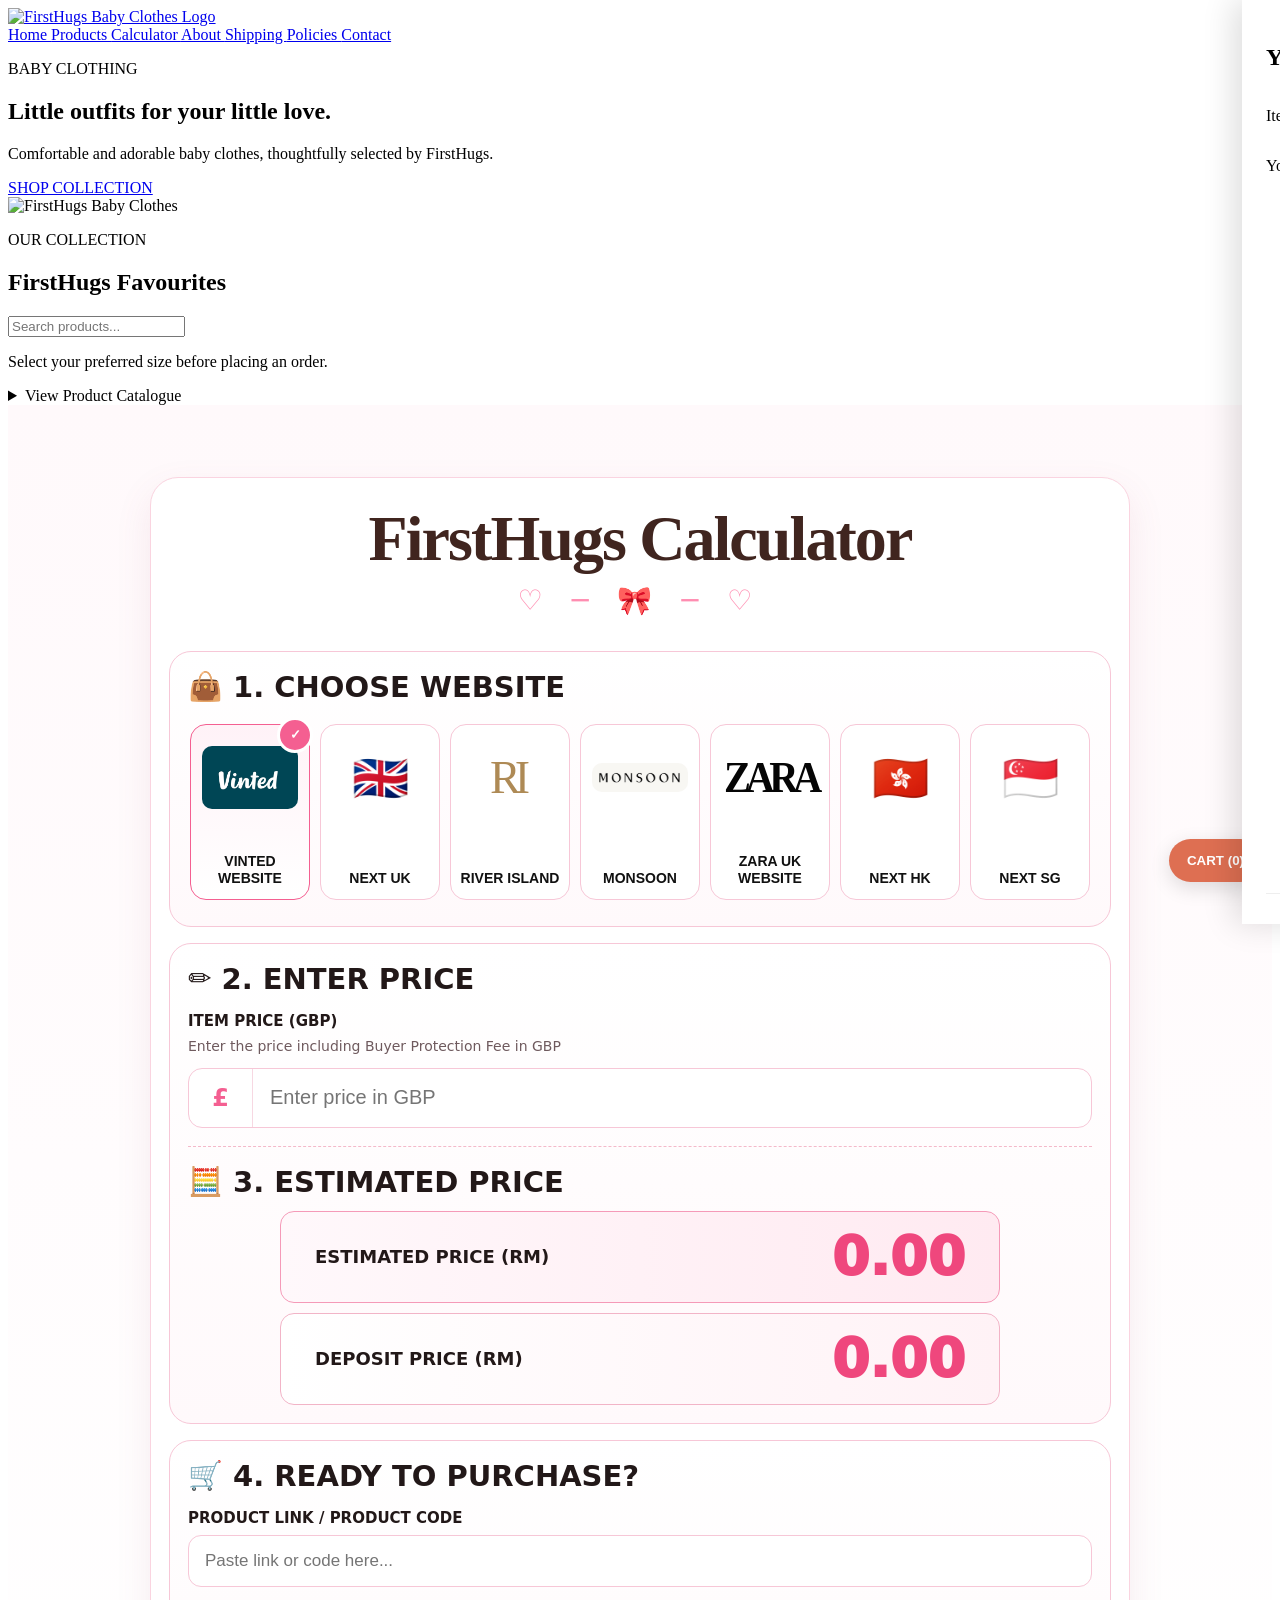
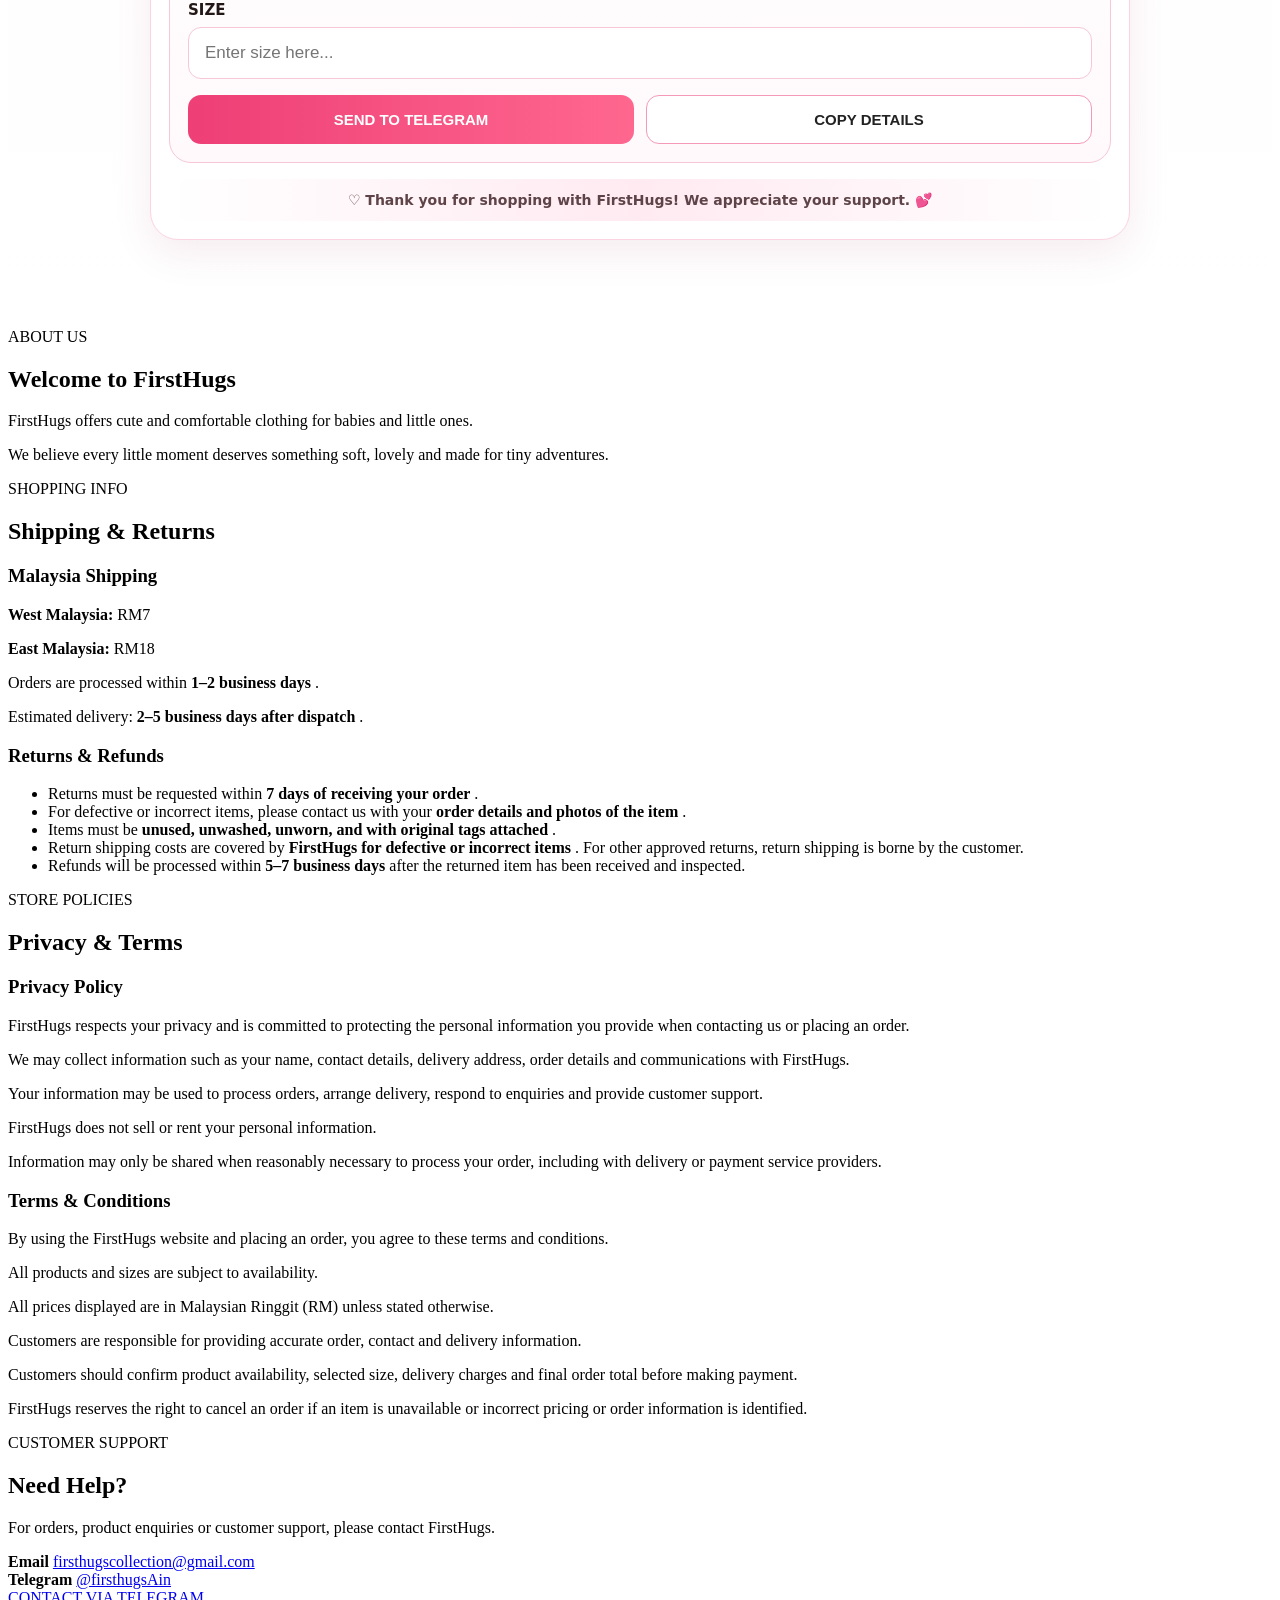
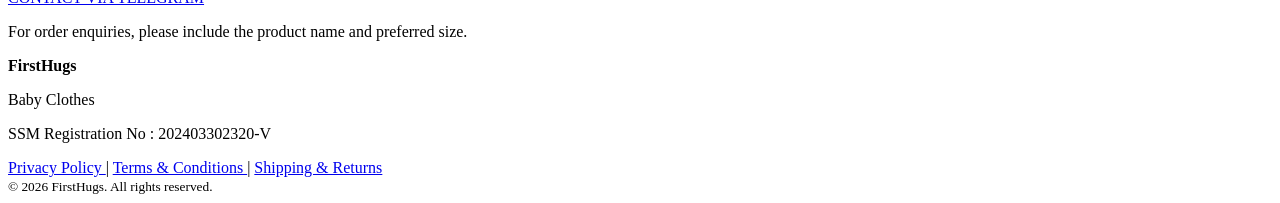
==== test/index.html @ 6de1aced "Update index.html" ====
<!DOCTYPE html>
<html lang="en">

<head>
  <meta charset="UTF-8">

  <meta
    name="viewport"
    content="width=device-width, initial-scale=1.0"
  >

  <title>FirstHugs | Baby Clothes Malaysia</title>

  <meta
    name="description"
    content="Shop FirstHugs baby clothes in Malaysia. Dresses, tops, pants, dungarees and preloved baby clothing with nationwide delivery."
  >

  <link rel="stylesheet" href="/firsthugs/style.css">


<style>
/* ==============================
   FIRSTHUGS CALCULATOR
   Scoped styles only
================================ */
#calculator.fhc-section{
  padding:72px 18px;
  background:linear-gradient(180deg,#fff9fb 0%,#fff 100%);
}
#calculator .fhc-wrap{
  width:min(980px,100%);
  margin:0 auto;
  padding:18px;
  background:#fff;
  border:1px solid #fad4e0;
  border-radius:28px;
  box-shadow:0 14px 36px rgba(171,74,112,.10);
  color:#221818;
  font-family:Inter,ui-sans-serif,system-ui,-apple-system,"Segoe UI",sans-serif;
}
#calculator *{box-sizing:border-box}
#calculator .fhc-header{text-align:center;padding:6px 10px 18px}
#calculator .fhc-header h2{
  margin:0;
  font-family:"Trebuchet MS","Comic Sans MS",cursive;
  font-size:clamp(38px,7vw,64px);
  font-weight:800;
  letter-spacing:-.03em;
  color:#40251f;
}
#calculator .fhc-decor{margin-top:8px;color:#ff8db1;font-size:28px;letter-spacing:10px}
#calculator .fhc-card{
  border:1.5px solid #f7c7d7;
  border-radius:22px;
  background:linear-gradient(180deg,#fff,#fff9fb);
  padding:18px;
  margin-top:16px;
}
#calculator .fhc-title{display:flex;align-items:center;gap:10px;font-size:clamp(21px,3vw,29px);font-weight:900;margin-bottom:16px}
#calculator .fhc-icon{font-size:28px}
#calculator .fhc-shops{display:grid;grid-template-columns:repeat(7,minmax(118px,1fr));gap:10px;overflow-x:auto;padding:4px 2px 8px}
#calculator .fhc-shop{
  min-width:118px;border:1.5px solid #f7c7d7;background:#fff;border-radius:16px;padding:12px 9px;cursor:pointer;
  display:flex;flex-direction:column;align-items:center;justify-content:space-between;gap:10px;min-height:176px;position:relative;
  color:#111;
}
#calculator .fhc-shop.fhc-active{border-color:#f45f91;background:linear-gradient(180deg,#fff2f7,#fff)}
#calculator .fhc-shop.fhc-active:after{content:'✓';position:absolute;right:-4px;top:-8px;width:30px;height:30px;border-radius:50%;display:grid;place-items:center;background:#f45f91;color:#fff;font-weight:900;border:3px solid #fff}
#calculator .fhc-logo-box{height:82px;width:100%;display:flex;align-items:center;justify-content:center}
#calculator .fhc-logo-img{max-width:96px;max-height:72px;object-fit:contain;border-radius:10px}
#calculator .fhc-flag{font-size:46px;line-height:1}
#calculator .fhc-ri{font-family:Georgia,serif;color:#ae8a55;font-size:46px;letter-spacing:-6px;padding-right:6px}
#calculator .fhc-zara{font-family:Didot,"Bodoni MT","Times New Roman",serif;font-size:44px;font-weight:900;letter-spacing:-6px;transform:scaleX(.92);color:#050505;line-height:1}
#calculator .fhc-shop-name{font-size:14px;font-weight:900;text-align:center;line-height:1.2;color:#111}
#calculator .fhc-price-wrap{display:grid;gap:12px}
#calculator .fhc-label{font-size:15px;font-weight:900;color:#221818}
#calculator #fhc-vinted-note{
  font-size:14px;
  color:#6f5a5e;
  margin-top:-4px;
  margin-bottom:2px;
}
#calculator .fhc-input-shell{display:flex;align-items:center;border:1.5px solid #f7c7d7;border-radius:14px;background:#fff;overflow:hidden}
#calculator .fhc-currency{min-width:64px;text-align:center;color:#f45f91;font-size:24px;font-weight:900;border-right:1px solid #f7d8e2;padding:15px 10px}
#calculator .fhc-input{width:100%;border:0;outline:0;font-size:20px;padding:17px;background:transparent;color:#221818}
#calculator .fhc-estimate{margin-top:18px;border-top:1px dashed #f4b9ca;padding-top:18px}
#calculator .fhc-result-grid{display:grid;grid-template-columns:1fr;gap:10px;max-width:720px;margin:0 auto}
#calculator .fhc-result-box{background:linear-gradient(90deg,#fff8fb,#ffeaf1);border:1.5px solid #f59ab8;border-radius:14px;padding:18px 34px;display:flex;align-items:center;justify-content:space-between;gap:18px;min-height:92px}
#calculator .fhc-result-label{font-weight:900;font-size:18px;color:#221818}
#calculator .fhc-amount{font-size:clamp(34px,6vw,54px);font-weight:950;color:#ef477d;line-height:1}
#calculator .fhc-deposit-box{border-color:#f2b4c7;background:linear-gradient(90deg,#fff,#fff2f6)}
#calculator .fhc-order-grid{display:grid;grid-template-columns:1fr;gap:14px}
#calculator .fhc-field{display:grid;gap:8px}
#calculator .fhc-text-input{width:100%;border:1.5px solid #f7c7d7;border-radius:13px;padding:15px 16px;font-size:17px;background:#fff;color:#221818;outline:0}
#calculator .fhc-actions{display:grid;grid-template-columns:1fr 1fr;gap:12px;margin-top:16px}
#calculator .fhc-btn{border:0;border-radius:13px;padding:15px 14px;font-size:15px;font-weight:900;cursor:pointer;text-align:center}
#calculator .fhc-telegram{background:linear-gradient(90deg,#ee3f76,#ff678f);color:white}
#calculator .fhc-copy{background:#fff;border:1.5px solid #f49ab8;color:#222}
#calculator .fhc-footer{margin-top:16px;text-align:center;padding:13px;border-radius:14px;background:linear-gradient(90deg,#fff,#ffeaf1,#fff);font-weight:800;font-size:14px;color:#5e4448}
@media(max-width:720px){
  #calculator.fhc-section{padding:44px 8px}
  #calculator .fhc-wrap{padding:10px;border-radius:20px}
  #calculator .fhc-card{padding:14px;border-radius:18px}
  #calculator .fhc-shops{grid-template-columns:repeat(7,112px)}
  #calculator .fhc-shop{min-width:112px;min-height:160px}
  #calculator .fhc-result-grid,#calculator .fhc-actions{grid-template-columns:1fr}
  #calculator .fhc-header h2{font-size:42px}
  #calculator .fhc-result-box{padding:16px 18px}
}
</style>

<style>
/* FIRSTHUGS MOBILE PRODUCT GRID — 2 COLUMNS ONLY */
@media (max-width: 760px) {
  #products.section {
    padding-left: 12px;
    padding-right: 12px;
  }

  #products .products {
    display: grid !important;
    grid-template-columns: repeat(2, minmax(0, 1fr)) !important;
    gap: 12px !important;
    align-items: stretch;
  }

  #products .card {
    min-width: 0;
    padding: 8px;
    border-radius: 15px;
  }

  #products .product-image,
  #products .placeholder {
    width: 100%;
    height: auto !important;
    aspect-ratio: 4 / 5;
    object-fit: cover;
    border-radius: 11px;
  }

  #products .product-info h3 {
    margin-top: 10px;
    font-size: 14px;
    line-height: 1.25;
    overflow-wrap: anywhere;
  }

  #products .price {
    margin: 4px 0 8px;
    font-size: 16px;
  }

  #products .availability-text,
  #products .out-of-stock {
    margin: 4px 0 8px;
    font-size: 11px;
    line-height: 1.3;
  }

  #products .size-label {
    font-size: 11px;
  }

  #products .size-select {
    margin-bottom: 8px;
    padding: 9px 7px;
    border-radius: 9px;
    font-size: 12px;
  }

  #products .buy-button {
    padding: 10px 6px;
    font-size: 11px;
    border-radius: 22px;
  }
}

@media (max-width: 380px) {
  #products.section {
    padding-left: 8px;
    padding-right: 8px;
  }

  #products .products {
    gap: 8px !important;
  }

  #products .card {
    padding: 7px;
  }

  #products .product-info h3 {
    font-size: 13px;
  }
}
</style>


<style>
/* FIRSTHUGS PRODUCT GALLERY — click image to enlarge */
#fh-gallery{
  position:fixed;
  inset:0;
  z-index:10050;
  display:none;
  align-items:center;
  justify-content:center;
  background:rgba(0,0,0,.88);
  padding:18px;
}
#fh-gallery.open{display:flex}
#fh-gallery .fh-gallery-inner{
  width:min(960px,100%);
  max-height:94vh;
  display:flex;
  flex-direction:column;
  align-items:center;
  gap:12px;
  position:relative;
}
#fh-gallery .fh-gallery-main-wrap{
  width:100%;
  min-height:0;
  display:flex;
  align-items:center;
  justify-content:center;
  position:relative;
  overflow:hidden;
  touch-action:pan-y;
}
#fh-gallery-main{
  max-width:100%;
  max-height:76vh;
  object-fit:contain;
  border-radius:12px;
  cursor:zoom-in;
  transition:transform .2s ease;
  transform-origin:center center;
  will-change:transform;
  user-select:none;
  -webkit-user-drag:none;
}
#fh-gallery-main.zoomed{cursor:grab}
#fh-gallery-main.zoomed.dragging{cursor:grabbing;transition:none}
#fh-gallery .fh-gallery-main-wrap.zoom-active{touch-action:none}
#fh-gallery-close{
  position:absolute;
  right:0;
  top:-2px;
  width:44px;
  height:44px;
  border:0;
  border-radius:50%;
  background:rgba(255,255,255,.94);
  color:#222;
  font-size:28px;
  line-height:1;
  cursor:pointer;
  z-index:3;
}
.fh-gallery-nav{
  position:absolute;
  top:50%;
  transform:translateY(-50%);
  width:46px;
  height:46px;
  border:0;
  border-radius:50%;
  background:rgba(255,255,255,.9);
  color:#222;
  font-size:28px;
  cursor:pointer;
  z-index:2;
}
#fh-gallery-prev{left:8px}
#fh-gallery-next{right:8px}
#fh-gallery .fh-gallery-meta{
  color:#fff;
  text-align:center;
  font-size:14px;
}
#fh-gallery-thumbs{
  width:100%;
  display:flex;
  justify-content:center;
  gap:8px;
  overflow-x:auto;
  padding:2px 4px 4px;
}
#fh-gallery-thumbs button{
  flex:0 0 auto;
  width:58px;
  height:70px;
  padding:0;
  border:2px solid transparent;
  border-radius:8px;
  overflow:hidden;
  background:#fff;
  cursor:pointer;
}
#fh-gallery-thumbs button.active{border-color:#fff}
#fh-gallery-thumbs img{width:100%;height:100%;object-fit:cover;display:block}
#products .product-image{cursor:zoom-in}
@media(max-width:760px){
  #fh-gallery{padding:10px}
  #fh-gallery-main{max-height:72vh;border-radius:8px}
  .fh-gallery-nav{width:42px;height:42px;font-size:25px}
  #fh-gallery-prev{left:2px}
  #fh-gallery-next{right:2px}
  #fh-gallery-close{right:2px;top:2px}
  #fh-gallery-thumbs button{width:52px;height:64px}
}
</style>

</head>


<body>


<!-- ==============================
     HEADER
================================ -->

<header class="top">

  <a class="brand" href="#home">

    <img
      src="/firsthugs/firsthugs-logo.jpeg"
      alt="FirstHugs Baby Clothes Logo"
    >

  </a>


  <nav>

    <a href="#home">
      Home
    </a>

    <a href="#products">
      Products
    </a>

    <a href="#calculator">
      Calculator
    </a>

    <a href="#about">
      About
    </a>

    <a href="#shipping">
      Shipping
    </a>

    <a href="#policies">
      Policies
    </a>

    <a href="#contact">
      Contact
    </a>

  </nav>

</header>



<main>


<!-- ==============================
     HOME
================================ -->

<section
  class="hero"
  id="home"
>

  <div class="hero-text">

    <p class="eyebrow">
      BABY CLOTHING
    </p>


    <h1>
      Little outfits for your little love.
    </h1>


    <p>
      Comfortable and adorable baby clothes,
      thoughtfully selected by FirstHugs.
    </p>


    <a
      class="main-button"
      href="#products"
    >
      SHOP COLLECTION
    </a>

  </div>


  <img
    class="hero-logo"
    src="/firsthugs/firsthugs-logo.jpeg"
    alt="FirstHugs Baby Clothes"
  >

</section>



<!-- ==============================
     PRODUCTS
================================ -->

<section
  id="products"
  class="section"
>

  <p class="eyebrow">
    OUR COLLECTION
  </p>


  <h2>
    FirstHugs Favourites
  </h2>


  <div class="search-area">

    <input
      type="search"
      id="product-search"
      placeholder="Search products..."
      aria-label="Search FirstHugs products"
    >

  </div>


  <!--
    ALL PRODUCT CARDS FROM products.js
    WILL APPEAR HERE AUTOMATICALLY
  -->

  <div
    id="product-list"
    class="products"
  ></div>


  <p
    id="no-products"
    class="note"
    style="display: none;"
  >
    No products found.
  </p>


  <p class="note">
    Select your preferred size before placing an order.
  </p>


  <!-- ============================
       CRAWLER-FRIENDLY CATALOGUE
  ============================= -->

  <details class="catalogue-summary">

    <summary>
      View Product Catalogue
    </summary>


    <div class="catalogue-content">

      <h3>
        Current FirstHugs Collection
      </h3>


      <p>
        <strong>Cream Embroidered Mesh Dress</strong><br>
        RM150 · Available Size: 9-12M
      </p>


      <p>
        <strong>Neutral Embroidered Top and Pants</strong><br>
        RM125 · Available Size: 1.5-2Y
      </p>


      <p>
        <strong>Mint Green Top and Pants</strong><br>
        RM135 · Available Size: 1.5-2Y
      </p>


      <p>
        <strong>Neutral Stripe Top and Pants</strong><br>
        RM112 · Available Size: 1.5-2Y
      </p>


      <p>
        <strong>(PRELOVED) Navy Blue Cardigan</strong><br>
        RM28 · Available Size: 9-12M
      </p>


      <p>
        <strong>(PRELOVED) Denim Embroidered Dungaree</strong><br>
        RM59 · Available Size: 6-9M
      </p>


      <p>
        <strong>(PRELOVED) Dusty Blue Tafetta Dress</strong><br>
        RM78 · Available Size: 12-18M
      </p>


      <p>
        <strong>(PRELOVED) Green Ditsy Floral Cotton Dress</strong><br>
        RM45 · Available Size: 12-18M
      </p>


      <p>
        <strong>(PRELOVED) Ochre Yellow/Orange Floral Dress</strong><br>
        RM78 · Available Size: 9-12M
      </p>


      <p>
        <strong>(PRELOVED) Pink Rainbow Party Dress</strong><br>
        RM65 · Available Size: 6-9M
      </p>


      <p>
        <strong>Berry Red Embroidered Mesh Party Dress</strong><br>
        RM78 · Available Size: 9-12M
      </p>


      <p>
        <strong>Lilac Purple Printed 3D Flower Party Dress</strong><br>
        RM59 · Available Size: 9-12M
      </p>


      <p>
        <strong>(PRELOVED) Green Embroidered Mesh Party Dress</strong><br>
        RM48 · Available Size: 9-12M
      </p>


      <p>
        <strong>(PRELOVED) White Ruffle Collar Mesh Dress</strong><br>
        RM65 · Available Size: 12-18M
      </p>


      <p>
        <strong>Pink Broderie Pinafore and Top</strong><br>
        RM78 · Available Size: 1.5-2Y
      </p>


      <p>
        <strong>Pink/Peach Embroidered Mesh Party Dress</strong><br>
        RM60 · Available Size: 6-9M
      </p>


      <p>
        <strong>(PRELOVED) Floral Orange Top and Pants</strong><br>
        RM55 · Available Size: 9-12M
      </p>


      <p>
        <strong>(PRELOVED) White Tulip Top and Pants</strong><br>
        RM65 · Available Size: 9-12M
      </p>


      <p>
        <strong>(PRELOVED) Pink Pinafore Dress</strong><br>
        RM48 · Available Size: 12-18M
      </p>


      <p>
        <strong>(PRELOVED) Black Long Sleeve Knitted Dress</strong><br>
        RM60 · Available Size: 12-18M
      </p>


      <p>
        <strong>(PRELOVED) Black Stripe Top and Pants</strong><br>
        RM65 · Available Size: 2-3Y
      </p>


      <p>
        <strong>(PRELOVED) White Long Sleeve Knitted Dress</strong><br>
        RM60 · Available Size: 12-18M
      </p>


      <p>
        <strong>(PRELOVED) Blue Floral Top and Pants</strong><br>
        RM65 · Available Size: 2-3Y
      </p>


      <p>
        <strong>(PRELOVED) Multi Bright Strawberry/Apple Top and Pants</strong><br>
        RM65 · Available Size: 3-6M
      </p>


      <p>
        <strong>(PRELOVED) Tan Brown Corduroy Bear Print Dungarees Set</strong><br>
        RM72 · Available Size: 6-9M
      </p>


      <p>
        <strong>(PRELOVED) Mint Green Top and Tutu Skirt Set</strong><br>
        RM59 · Available Size: 3-4Y
      </p>


      <p>
        <strong>(PRELOVED) Pink and Green Stripe Top and Pants Set</strong><br>
        RM62 · Available Size: 12-18M
      </p>

    </div>

  </details>

</section>




<!-- ==============================
     FIRSTHUGS CALCULATOR
================================ -->
<section id="calculator" class="fhc-section">
  <div class="fhc-wrap">
    <div class="fhc-header">
      <h2>FirstHugs Calculator</h2>
      <div class="fhc-decor">♡ ─ 🎀 ─ ♡</div>
    </div>

    <div class="fhc-card">
      <div class="fhc-title"><span class="fhc-icon">👜</span><span>1. CHOOSE WEBSITE</span></div>
      <div class="fhc-shops" id="fhc-shops">
        <button type="button" class="fhc-shop fhc-active" data-shop="VINTED WEBSITE" data-currency="GBP" data-symbol="£" data-formula="vinted" data-deposit="vinted">
          <div class="fhc-logo-box"><img class="fhc-logo-img" src="[data-uri]" alt="Vinted"></div>
          <div class="fhc-shop-name">VINTED<br>WEBSITE</div>
        </button>
        <button type="button" class="fhc-shop" data-shop="NEXT UK" data-currency="GBP" data-symbol="£" data-formula="uk" data-deposit="50">
          <div class="fhc-logo-box"><div class="fhc-flag">🇬🇧</div></div><div class="fhc-shop-name">NEXT UK</div>
        </button>
        <button type="button" class="fhc-shop" data-shop="RIVER ISLAND" data-currency="GBP" data-symbol="£" data-formula="uk" data-deposit="50">
          <div class="fhc-logo-box"><div class="fhc-ri">RI</div></div><div class="fhc-shop-name">RIVER ISLAND</div>
        </button>
        <button type="button" class="fhc-shop" data-shop="MONSOON" data-currency="GBP" data-symbol="£" data-formula="uk" data-deposit="50">
          <div class="fhc-logo-box"><img class="fhc-logo-img" src="[data-uri]" alt="Monsoon"></div><div class="fhc-shop-name">MONSOON</div>
        </button>
        <button type="button" class="fhc-shop" data-shop="ZARA UK WEBSITE" data-currency="GBP" data-symbol="£" data-formula="zara" data-deposit="50">
          <div class="fhc-logo-box"><div class="fhc-zara">ZARA</div></div><div class="fhc-shop-name">ZARA UK<br>WEBSITE</div>
        </button>
        <button type="button" class="fhc-shop" data-shop="NEXT HK" data-currency="HKD" data-symbol="HK$" data-formula="hk" data-deposit="60">
          <div class="fhc-logo-box"><div class="fhc-flag">🇭🇰</div></div><div class="fhc-shop-name">NEXT HK</div>
        </button>
        <button type="button" class="fhc-shop" data-shop="NEXT SG" data-currency="SGD" data-symbol="S$" data-formula="sg" data-deposit="60">
          <div class="fhc-logo-box"><div class="fhc-flag">🇸🇬</div></div><div class="fhc-shop-name">NEXT SG</div>
        </button>
      </div>
    </div>

    <div class="fhc-card">
      <div class="fhc-title"><span class="fhc-icon">✏️</span><span>2. ENTER PRICE</span></div>
      <div class="fhc-price-wrap">
        <label class="fhc-label" id="fhc-price-label" for="fhc-price-input">ITEM PRICE (GBP)</label>
        <div id="fhc-vinted-note">Enter the price including Buyer Protection Fee in GBP</div>
        <div class="fhc-input-shell"><span class="fhc-currency" id="fhc-currency-symbol">£</span><input class="fhc-input" id="fhc-price-input" type="number" inputmode="decimal" min="0" step="0.01" placeholder="Enter price in GBP"></div>
      </div>

      <div class="fhc-estimate">
        <div class="fhc-title" style="margin-bottom:12px"><span class="fhc-icon">🧮</span><span>3. ESTIMATED PRICE</span></div>
        <div class="fhc-result-grid">
          <div class="fhc-result-box">
            <div class="fhc-result-label">ESTIMATED PRICE (RM)</div>
            <div class="fhc-amount" id="fhc-result">0.00</div>
          </div>
          <div class="fhc-result-box fhc-deposit-box">
            <div class="fhc-result-label">DEPOSIT PRICE (RM)</div>
            <div class="fhc-amount" id="fhc-deposit">0.00</div>
          </div>
        </div>
      </div>
    </div>

    <div class="fhc-card">
      <div class="fhc-title"><span class="fhc-icon">🛒</span><span>4. READY TO PURCHASE?</span></div>
      <div class="fhc-order-grid">
        <div class="fhc-field">
          <label class="fhc-label" for="fhc-product-link">PRODUCT LINK / PRODUCT CODE</label>
          <input class="fhc-text-input" id="fhc-product-link" type="text" placeholder="Paste link or code here...">
        </div>
        <div class="fhc-field">
          <label class="fhc-label" for="fhc-product-size">SIZE</label>
          <input class="fhc-text-input" id="fhc-product-size" type="text" placeholder="Enter size here...">
        </div>
      </div>
      <div class="fhc-actions">
        <button type="button" class="fhc-btn fhc-telegram" id="fhc-telegram-btn">SEND TO TELEGRAM</button>
        <button type="button" class="fhc-btn fhc-copy" id="fhc-copy-btn">COPY DETAILS</button>
      </div>
    </div>

    <div class="fhc-footer">♡ Thank you for shopping with FirstHugs! We appreciate your support. 💕</div>
  </div>
</section>


<!-- ==============================
     ABOUT
================================ -->

<section
  id="about"
  class="section soft"
>

  <div class="section-inner">

    <p class="eyebrow">
      ABOUT US
    </p>


    <h2>
      Welcome to FirstHugs
    </h2>


    <p>
      FirstHugs offers cute and comfortable clothing
      for babies and little ones.
    </p>


    <p>
      We believe every little moment deserves
      something soft, lovely and made for tiny adventures.
    </p>

  </div>

</section>



<!-- ==============================
     SHIPPING & RETURNS
================================ -->

<section
  id="shipping"
  class="section"
>

  <p class="eyebrow">
    SHOPPING INFO
  </p>


  <h2>
    Shipping & Returns
  </h2>


  <div class="info-grid">


    <!-- SHIPPING -->

    <div class="info-card">

      <h3>
        Malaysia Shipping
      </h3>


      <p>
        <strong>
          West Malaysia:
        </strong>

        RM7
      </p>


      <p>
        <strong>
          East Malaysia:
        </strong>

        RM18
      </p>


      <p>
        Orders are processed within
        <strong>
          1–2 business days
        </strong>.
      </p>


      <p>
        Estimated delivery:
        <strong>
          2–5 business days after dispatch
        </strong>.
      </p>

    </div>


    <!-- RETURNS -->

    <div class="info-card">

      <h3>
        Returns & Refunds
      </h3>


      <ul class="return-list">

        <li>

          Returns must be requested within

          <strong>
            7 days of receiving your order
          </strong>.

        </li>


        <li>

          For defective or incorrect items,
          please contact us with your

          <strong>
            order details and photos of the item
          </strong>.

        </li>


        <li>

          Items must be

          <strong>
            unused, unwashed, unworn,
            and with original tags attached
          </strong>.

        </li>


        <li>

          Return shipping costs are covered by

          <strong>
            FirstHugs for defective or incorrect items
          </strong>.

          For other approved returns,
          return shipping is borne by the customer.

        </li>


        <li>

          Refunds will be processed within

          <strong>
            5–7 business days
          </strong>

          after the returned item has been received
          and inspected.

        </li>

      </ul>

    </div>


  </div>

</section>



<!-- ==============================
     PRIVACY & TERMS
================================ -->

<section
  id="policies"
  class="section soft"
>

  <div class="section-inner">

    <p class="eyebrow">
      STORE POLICIES
    </p>


    <h2>
      Privacy & Terms
    </h2>


    <div class="policy-grid">


      <!-- PRIVACY -->

      <div class="policy-card">

        <h3>
          Privacy Policy
        </h3>


        <p>
          FirstHugs respects your privacy and is committed
          to protecting the personal information you provide
          when contacting us or placing an order.
        </p>


        <p>
          We may collect information such as your name,
          contact details, delivery address, order details
          and communications with FirstHugs.
        </p>


        <p>
          Your information may be used to process orders,
          arrange delivery, respond to enquiries and provide
          customer support.
        </p>


        <p>
          FirstHugs does not sell or rent your personal
          information.
        </p>


        <p>
          Information may only be shared when reasonably
          necessary to process your order, including with
          delivery or payment service providers.
        </p>

      </div>


      <!-- TERMS -->

      <div class="policy-card">

        <h3>
          Terms & Conditions
        </h3>


        <p>
          By using the FirstHugs website and placing an order,
          you agree to these terms and conditions.
        </p>


        <p>
          All products and sizes are subject to availability.
        </p>


        <p>
          All prices displayed are in Malaysian Ringgit (RM)
          unless stated otherwise.
        </p>


        <p>
          Customers are responsible for providing accurate
          order, contact and delivery information.
        </p>


        <p>
          Customers should confirm product availability,
          selected size, delivery charges and final order total
          before making payment.
        </p>


        <p>
          FirstHugs reserves the right to cancel an order
          if an item is unavailable or incorrect pricing
          or order information is identified.
        </p>

      </div>


    </div>

  </div>

</section>



<!-- ==============================
     CUSTOMER SUPPORT
================================ -->

<section
  id="contact"
  class="section contact"
>

  <p class="eyebrow">
    CUSTOMER SUPPORT
  </p>


  <h2>
    Need Help?
  </h2>


  <p>
    For orders, product enquiries or customer support,
    please contact FirstHugs.
  </p>


  <div class="support-info">


    <div class="support-item">

      <strong>
        Email
      </strong>

      <a href="mailto:firsthugscollection@gmail.com">
        firsthugscollection@gmail.com
      </a>

    </div>


    <div class="support-item">

      <strong>
        Telegram
      </strong>

      <a
        href="https://t.me/firsthugsAin"
        target="_blank"
        rel="noopener noreferrer"
      >
        @firsthugsAin
      </a>

    </div>


  </div>


  <a
    class="telegram-button"
    href="https://t.me/firsthugsAin"
    target="_blank"
    rel="noopener noreferrer"
  >
    CONTACT VIA TELEGRAM
  </a>


  <p class="small">

    For order enquiries, please include
    the product name and preferred size.

  </p>

</section>


</main>



<!-- ==============================
     FOOTER
================================ -->

<footer>


  <strong class="footer-brand">
    FirstHugs
  </strong>


  <p class="footer-subtitle">
    Baby Clothes
  </p>


  <p class="ssm-number">
    SSM Registration No : 202403302320-V
  </p>


  <div class="footer-links">

    <a href="#policies">
      Privacy Policy
    </a>

    <span>|</span>

    <a href="#policies">
      Terms & Conditions
    </a>

    <span>|</span>

    <a href="#shipping">
      Shipping & Returns
    </a>

  </div>


  <small>
    © 2026 FirstHugs. All rights reserved.
  </small>


</footer>




<script>
/* ==============================
   FIRSTHUGS CALCULATOR LOGIC
================================ */
(function(){
  const state={shop:'VINTED WEBSITE',currency:'GBP',symbol:'£',formula:'vinted',deposit:'vinted'};
  const priceInput=document.getElementById('fhc-price-input');
  const resultEl=document.getElementById('fhc-result');
  const depositEl=document.getElementById('fhc-deposit');
  const currencySymbol=document.getElementById('fhc-currency-symbol');
  const priceLabel=document.getElementById('fhc-price-label');
  const vintedNote=document.getElementById('fhc-vinted-note');

  function estimate(v){
    if(!Number.isFinite(v)||v<0) return 0;
    switch(state.formula){
      case 'vinted': return ((v+2.99)*6.12)+25;
      case 'uk': return (v*6)+25;
      case 'zara': return ((v+2.95)*6)+25;
      case 'hk': return (v*0.52)+26;
      case 'sg': return (v*3.2)+10;
      default:return 0;
    }
  }

  function depositFor(est){
    if(est<=0) return 0;
    if(state.deposit==='vinted'){
      if(est<=80) return Math.max(0,est-25);
      if(est<=149) return Math.max(0,est-50);
      return 100;
    }
    return est*(Number(state.deposit)/100);
  }

  function update(){
    const raw=priceInput.value.trim();
    if(!raw){resultEl.textContent='0.00';depositEl.textContent='0.00';return;}
    const v=Number(raw);
    if(!Number.isFinite(v)||v<0){resultEl.textContent='0.00';depositEl.textContent='0.00';return;}
    const est=Math.ceil(estimate(v));
    const dep=Math.ceil(depositFor(est));
    resultEl.textContent=est.toLocaleString('en-MY');
    depositEl.textContent=dep.toLocaleString('en-MY');
  }

  priceInput.addEventListener('input',update);

  document.querySelectorAll('#calculator .fhc-shop').forEach(btn=>btn.addEventListener('click',()=>{
    document.querySelectorAll('#calculator .fhc-shop').forEach(x=>x.classList.remove('fhc-active'));
    btn.classList.add('fhc-active');
    state.shop=btn.dataset.shop;
    state.currency=btn.dataset.currency;
    state.symbol=btn.dataset.symbol;
    state.formula=btn.dataset.formula;
    state.deposit=btn.dataset.deposit;
    currencySymbol.textContent=state.symbol;
    priceLabel.textContent=`ITEM PRICE (${state.currency})`;
    priceInput.placeholder=`Enter price in ${state.currency}`;
    if(state.formula === 'vinted'){
      vintedNote.style.display='block';
    }else{
      vintedNote.style.display='none';
    }
    priceInput.value='';
    update();
  }));

  function orderDetails(){
    const link=document.getElementById('fhc-product-link').value.trim();
    const size=document.getElementById('fhc-product-size').value.trim();
    const price=priceInput.value.trim();
    return [
      'Hi FirstHugs, I would like to purchase:',
      '',
      `Website: ${state.shop}`,
      `Product Link / Product Code: ${link||'-'}`,
      `Size: ${size||'-'}`,
      `Price: ${price?price+' '+state.currency:'-'}`,
      `Estimated MYR: RM${resultEl.textContent}`,
      `Deposit MYR: RM${depositEl.textContent}`
    ].join('\n');
  }

  document.getElementById('fhc-copy-btn').addEventListener('click',async()=>{
    const btn=document.getElementById('fhc-copy-btn');
    const text=orderDetails();
    try{
      await navigator.clipboard.writeText(text);
      const old=btn.textContent;
      btn.textContent='COPIED!';
      setTimeout(()=>btn.textContent=old,1300);
    }catch{
      alert(text);
    }
  });

  document.getElementById('fhc-telegram-btn').addEventListener('click',()=>{
    const link=document.getElementById('fhc-product-link').value.trim();
    if(!link){alert('Please enter the product link / product code first.');return;}
    window.open(`https://t.me/firsthugsAin?text=${encodeURIComponent(orderDetails())}`,'_blank');
  });
})();
</script>


<!-- ==============================
     LOAD products.js
================================ -->

<script src="/firsthugs/products.js"></script>

<script>
/* Extra gallery photo for Lilac Purple Printed 3D Flower Party Dress */
(function () {
  const lilacProduct =
    (typeof products !== "undefined" && Array.isArray(products))
      ? products.find(
          p => p.name === "Lilac Purple Printed 3D Flower Party Dress"
        )
      : null;

  if (lilacProduct) {
    lilacProduct.images = [
      lilacProduct.image,
      "test/lilac-purple-printed-3d-flower-party-dress-2.jpg"
    ];
  }
})();
</script>

<script>


/* ==============================
   DISPLAY PRODUCTS
================================ */

function displayProducts(productArray) {


  const productList =
    document.getElementById(
      "product-list"
    );


  productList.innerHTML = "";



  productArray.forEach(
    function(product) {


      const productIndex =
        products.indexOf(product);



      /* IMAGE */

      let imageHTML = "";


      const productImages = Array.isArray(product.images) && product.images.length
        ? product.images
        : (product.image ? [product.image] : []);

      if (productImages.length) {

        imageHTML = `

          <img
            class="product-image"
            src="/firsthugs/${encodeURI(productImages[0])}"
            alt="${product.name}"
            loading="lazy"
            role="button"
            tabindex="0"
            aria-label="View photos of ${product.name}"
            onclick="openProductGallery(${productIndex})"
            onkeydown="if(event.key==='Enter'||event.key===' '){event.preventDefault();openProductGallery(${productIndex});}"
          >

        `;

      } else {

        imageHTML = `

          <div class="placeholder">
            Product photo coming soon
          </div>

        `;

      }



      /* AVAILABLE SIZES */

      const availableSizes =
        product.sizes.filter(
          function(item) {

            return item.available === true;

          }
        );



      const hasStock =
        availableSizes.length > 0;



      let sizeOptions = `

        <option value="">
          Select Size
        </option>

      `;



      availableSizes.forEach(
        function(item) {

          sizeOptions += `

            <option value="${item.size}">
              ${item.size}
            </option>

          `;

        }
      );



      /* AVAILABLE SIZE TEXT */

      let availableSizeText = "";


      if (hasStock) {

        availableSizeText =
          availableSizes
            .map(
              function(item) {

                return item.size;

              }
            )
            .join(", ");

      }



      /* SIZE BOX */

      let sizeHTML = "";


      if (hasStock) {

        sizeHTML = `

          <p class="availability-text">

            <strong>
              Available:
            </strong>

            ${availableSizeText}

          </p>


          <label
            class="size-label"
            for="size-${productIndex}"
          >
            Choose Size
          </label>


          <select
            id="size-${productIndex}"
            class="size-select"
          >

            ${sizeOptions}

          </select>

        `;

      } else {

        sizeHTML = `

          <p class="out-of-stock">
            Currently unavailable
          </p>

        `;

      }



      /* BUTTON */

      let buttonHTML = "";


      if (hasStock) {

        buttonHTML = `

          <button
            class="buy-button"
            type="button"
            onclick="addToCart(${productIndex})"
          >
            ADD TO CART
          </button>

        `;

      } else {

        buttonHTML = `

          <button
            class="buy-button sold-out-button"
            type="button"
            disabled
          >
            SOLD OUT
          </button>

        `;

      }



      /* PRODUCT */

      const productCard = `

        <article
          class="card product-card"
          data-product-name="${product.name.toLowerCase()}"
        >

          ${imageHTML}


          <div class="product-info">


            <h3>
              ${product.name}
            </h3>


            <p class="price">
              RM${product.price}
            </p>


            ${sizeHTML}


            ${buttonHTML}


          </div>

        </article>

      `;



      productList.insertAdjacentHTML(
        "beforeend",
        productCard
      );


    }
  );


}



/* ==============================
   SEARCH PRODUCTS
================================ */

function searchProducts() {


  const searchText =
    document
      .getElementById(
        "product-search"
      )
      .value
      .trim()
      .toLowerCase();



  const filteredProducts =
    products.filter(
      function(product) {


        return product.name
          .toLowerCase()
          .includes(searchText);


      }
    );



  displayProducts(
    filteredProducts
  );



  const noProducts =
    document.getElementById(
      "no-products"
    );


  if (
    filteredProducts.length === 0
  ) {

    noProducts.style.display =
      "block";

  } else {

    noProducts.style.display =
      "none";

  }


}



/* ==============================
   BUY NOW
================================ */

function orderProduct(
  productIndex
) {


  const product =
    products[productIndex];



  if (!product) {

    alert(
      "Product not found."
    );

    return;

  }



  const sizeBox =
    document.getElementById(
      "size-" + productIndex
    );



  if (!sizeBox) {

    alert(
      "This product is currently unavailable."
    );

    return;

  }



  const selectedSize =
    sizeBox.value;



  if (!selectedSize) {

    alert(
      "Please select a size first."
    );

    return;

  }



  const message =

    "Hi FirstHugs! 🧸\n\n" +

    "Saya nak order:\n\n" +

    "Item: " +
    product.name +
    "\n" +

    "Price: RM" +
    product.price +
    "\n" +

    "Size: " +
    selectedSize +
    "\n\n" +

    "Boleh check availability?";



  const telegramLink =

    "https://t.me/firsthugsAin?text=" +

    encodeURIComponent(message);



  window.open(
    telegramLink,
    "_blank"
  );


}



/* ==============================
   SEARCH LISTENER
================================ */

document
  .getElementById(
    "product-search"
  )
  .addEventListener(
    "input",
    searchProducts
  );



/* ==============================
   LOAD ALL PRODUCTS
================================ */



/* ==============================
   PRODUCT IMAGE GALLERY
   Supports product.images = ["photo1.jpg", "photo2.jpg", ...]
   Falls back to product.image when only one photo exists.
================================ */
let fhGalleryImages = [];
let fhGalleryIndex = 0;
let fhGalleryProductName = "";
let fhGalleryTouchStartX = null;

function getProductImages(product) {
  if (Array.isArray(product.images) && product.images.length) return product.images;
  return product.image ? [product.image] : [];
}

function openProductGallery(productIndex) {
  const product = products[productIndex];
  if (!product) return;
  const images = getProductImages(product);
  if (!images.length) return;
  fhGalleryImages = images;
  fhGalleryIndex = 0;
  fhGalleryProductName = product.name;
  const gallery = document.getElementById("fh-gallery");
  gallery.classList.add("open");
  gallery.setAttribute("aria-hidden", "false");
  document.body.style.overflow = "hidden";
  renderProductGallery();
}

function closeProductGallery() {
  const gallery = document.getElementById("fh-gallery");
  gallery.classList.remove("open");
  gallery.setAttribute("aria-hidden", "true");
  document.body.style.overflow = "";
  const main = document.getElementById("fh-gallery-main");
  main.classList.remove("zoomed");
}

function renderProductGallery() {
  const main = document.getElementById("fh-gallery-main");
  const counter = document.getElementById("fh-gallery-counter");
  const thumbs = document.getElementById("fh-gallery-thumbs");
  const prev = document.getElementById("fh-gallery-prev");
  const next = document.getElementById("fh-gallery-next");
  if (!main || !fhGalleryImages.length) return;

  main.classList.remove("zoomed");
  main.src = "/firsthugs/" + encodeURI(fhGalleryImages[fhGalleryIndex]);
  main.alt = fhGalleryProductName + " photo " + (fhGalleryIndex + 1);
  counter.textContent = `${fhGalleryIndex + 1} / ${fhGalleryImages.length}`;
  prev.hidden = fhGalleryImages.length < 2;
  next.hidden = fhGalleryImages.length < 2;

  thumbs.innerHTML = fhGalleryImages.map((img, i) => `
    <button type="button" class="${i === fhGalleryIndex ? 'active' : ''}" data-gallery-index="${i}" aria-label="View photo ${i + 1}">
      <img src="/firsthugs/${encodeURI(img)}" alt="">
    </button>
  `).join("");
  thumbs.querySelectorAll("button").forEach(btn => {
    btn.addEventListener("click", () => {
      fhGalleryIndex = Number(btn.dataset.galleryIndex);
      renderProductGallery();
    });
  });
}

function changeProductGallery(step) {
  if (fhGalleryImages.length < 2) return;
  fhGalleryIndex = (fhGalleryIndex + step + fhGalleryImages.length) % fhGalleryImages.length;
  renderProductGallery();
}

function initProductGallery() {
  const gallery = document.getElementById("fh-gallery");
  const mainWrap = document.querySelector("#fh-gallery .fh-gallery-main-wrap");
  const main = document.getElementById("fh-gallery-main");
  let scale = 1, panX = 0, panY = 0;
  let dragging = false, moved = false, startX = 0, startY = 0, startPanX = 0, startPanY = 0;

  function applyTransform(animate = true) {
    main.style.transition = animate ? "transform .2s ease" : "none";
    main.style.transform = `translate(${panX}px, ${panY}px) scale(${scale})`;
    main.classList.toggle("zoomed", scale > 1);
    mainWrap.classList.toggle("zoom-active", scale > 1);
  }

  function resetZoom() {
    scale = 1; panX = 0; panY = 0;
    applyTransform(true);
  }

  function toggleZoom(e) {
    if (moved) { moved = false; return; }
    if (scale > 1) {
      resetZoom();
    } else {
      scale = 2;
      panX = 0; panY = 0;
      applyTransform(true);
    }
  }

  document.getElementById("fh-gallery-close").addEventListener("click", () => { resetZoom(); closeProductGallery(); });
  document.getElementById("fh-gallery-prev").addEventListener("click", () => { resetZoom(); changeProductGallery(-1); });
  document.getElementById("fh-gallery-next").addEventListener("click", () => { resetZoom(); changeProductGallery(1); });
  main.addEventListener("click", toggleZoom);

  main.addEventListener("pointerdown", e => {
    if (scale <= 1) return;
    dragging = true; moved = false;
    startX = e.clientX; startY = e.clientY;
    startPanX = panX; startPanY = panY;
    main.classList.add("dragging");
    try { main.setPointerCapture(e.pointerId); } catch (_) {}
    e.preventDefault();
  });
  main.addEventListener("pointermove", e => {
    if (!dragging || scale <= 1) return;
    const dx = e.clientX - startX, dy = e.clientY - startY;
    if (Math.abs(dx) > 3 || Math.abs(dy) > 3) moved = true;
    panX = startPanX + dx; panY = startPanY + dy;
    applyTransform(false);
    e.preventDefault();
  });
  function endDrag(e) {
    if (!dragging) return;
    dragging = false;
    main.classList.remove("dragging");
    try { main.releasePointerCapture(e.pointerId); } catch (_) {}
  }
  main.addEventListener("pointerup", endDrag);
  main.addEventListener("pointercancel", endDrag);

  gallery.addEventListener("click", e => { if (e.target === gallery) { resetZoom(); closeProductGallery(); } });
  document.addEventListener("keydown", e => {
    if (!gallery.classList.contains("open")) return;
    if (e.key === "Escape") { resetZoom(); closeProductGallery(); }
    if (scale <= 1 && e.key === "ArrowLeft") changeProductGallery(-1);
    if (scale <= 1 && e.key === "ArrowRight") changeProductGallery(1);
  });
  mainWrap.addEventListener("touchstart", e => {
    if (scale > 1) return;
    fhGalleryTouchStartX = e.changedTouches[0].clientX;
  }, {passive:true});
  mainWrap.addEventListener("touchend", e => {
    if (scale > 1 || fhGalleryTouchStartX === null) return;
    const dx = e.changedTouches[0].clientX - fhGalleryTouchStartX;
    fhGalleryTouchStartX = null;
    if (Math.abs(dx) > 45) changeProductGallery(dx > 0 ? -1 : 1);
  }, {passive:true});

  // Any new gallery image starts at normal zoom.
  const observer = new MutationObserver(() => resetZoom());
  observer.observe(main, {attributes:true, attributeFilter:["src"]});
}


const SUPABASE_URL = "https://dvywidmmoctjutndvwxd.supabase.co";
const SUPABASE_KEY = "sb_publishable_B8DFQhrzF09OfL5G2qcjSg_LShA-DnH";
const CART_ID_KEY = "firsthugs_cart_id";
const CART_KEY = "firsthugs_cart";
let cartId = localStorage.getItem(CART_ID_KEY);
if (!cartId) { cartId = crypto.randomUUID(); localStorage.setItem(CART_ID_KEY, cartId); }
let cart = JSON.parse(localStorage.getItem(CART_KEY) || "[]");

async function rpc(name, body = {}) {
  const r = await fetch(`${SUPABASE_URL}/rest/v1/rpc/${name}`, {
    method: "POST",
    headers: {"apikey": SUPABASE_KEY, "Content-Type":"application/json"},
    body: JSON.stringify(body)
  });
  if (!r.ok) {
    const details = await r.text();
    console.error("Supabase RPC failed", r.status, details);
    throw new Error(`Supabase ${r.status}: ${details}`);
  }
  const text = await r.text();
  if (!text) return null;
  try { return JSON.parse(text); } catch (_) { return text; }
}

async function refreshAvailability() {
  try {
    const rows = await rpc("get_inventory_availability");
    const map = new Map(rows.map(r => [`${r.product_id}|||${r.size}`, r.available_now]));
    products.forEach(p => p.sizes.forEach(sz => {
      const v = map.get(`${p.name}|||${sz.size}`);
      if (v !== undefined) sz.available = v > 0;
    }));
    displayProducts(products);
  } catch(e) { console.error(e); displayProducts(products); }
}

async function addToCart(productIndex) {
  const product = products[productIndex];
  const select = document.getElementById(`size-${productIndex}`);
  const size = select && select.value;
  if (!size) { alert("Please select a size."); return; }
  try {
    const result = await rpc("reserve_item", {p_cart_id: cartId, p_product_id: product.name, p_size: size, p_quantity: 1});
    const row = Array.isArray(result) ? result[0] : result;
    if (!row || !row.success) { alert("Sorry, this item has just been reserved or sold out."); await refreshAvailability(); return; }
    cart.push({reservation_id: row.reservation_id, expires_at: row.expires_at, productIndex, name: product.name, size, price: product.price});
    localStorage.setItem(CART_KEY, JSON.stringify(cart));
    renderCart(); await refreshAvailability();
    document.getElementById("fh-cart-panel").classList.add("open");
  } catch(e) { console.error(e); alert("Unable to reserve this item right now. Please try again."); }
}

async function removeCartItem(i) {
  const item = cart[i];
  if (!item) return;

  // Remove from the visible cart immediately so the button always responds.
  cart.splice(i, 1);
  localStorage.setItem(CART_KEY, JSON.stringify(cart));
  renderCart();

  try {
    await rpc("cancel_reservation", {
      p_cart_id: cartId,
      p_reservation_id: item.reservation_id
    });
  } catch (e) {
    console.error("Could not release reservation", e);
    alert("The item was removed from your cart, but its reservation could not be released yet. It will expire automatically.");
  }
  await refreshAvailability();
}

function checkoutCart() {
  if (!cart.length) { alert("Your cart is empty."); return; }
  const total = cart.reduce((sum, item) => sum + Number(item.price || 0), 0);
  const lines = cart.map((item, i) => `${i + 1}. ${item.name}\nSize: ${item.size}\nPrice: RM${item.price}`).join("\n\n");
  const message = `Hi FirstHugs! 🧸\n\nI would like to order:\n\n${lines}\n\nTotal: RM${total}\n\nThese items are currently reserved in my cart.`;
  const telegramLink = "https://t.me/firsthugsAin?text=" + encodeURIComponent(message);
  window.open(telegramLink, "_blank");
}

function renderCart() {
  const count = document.getElementById("fh-cart-count"); if (count) count.textContent = cart.length;
  const list = document.getElementById("fh-cart-items"); if (!list) return;
  const footer = document.getElementById('fh-cart-footer');
  if (!cart.length) {
    list.innerHTML = '<p>Your cart is empty.</p>';
    if (footer) footer.innerHTML = '';
    return;
  }
  const total = cart.reduce((sum, item) => sum + Number(item.price || 0), 0);
  list.innerHTML = cart.map((x,i) => `<div class="fh-cart-item"><strong>${x.name}</strong><br>Size: ${x.size}<br>RM${x.price}<br><span class="fh-timer" data-exp="${x.expires_at}"></span><br><button class="fh-remove-btn" type="button" data-cart-index="${i}">Remove</button></div>`).join("");
  if (footer) footer.innerHTML = `<div class="fh-cart-total"><strong>Total: RM${total}</strong></div><button id="fh-checkout-btn" type="button">CHECKOUT</button>`;
  list.querySelectorAll('.fh-remove-btn').forEach(btn => {
    btn.addEventListener('click', () => removeCartItem(Number(btn.dataset.cartIndex)));
  });
  document.getElementById('fh-checkout-btn')?.addEventListener('click', checkoutCart);
  updateTimers();
}
function updateTimers() {
  document.querySelectorAll('.fh-timer').forEach(el => {
    const ms = new Date(el.dataset.exp) - new Date();
    if (ms <= 0) { el.textContent = 'Reservation expired'; return; }
    const m = Math.floor(ms/60000), sec = Math.floor((ms%60000)/1000);
    el.textContent = `Reserved for ${m}:${String(sec).padStart(2,'0')}`;
  });
}
setInterval(() => { updateTimers(); const before=cart.length; cart=cart.filter(x => new Date(x.expires_at)>new Date()); if(cart.length!==before){localStorage.setItem(CART_KEY,JSON.stringify(cart));renderCart();refreshAvailability();}},1000);

window.addEventListener("DOMContentLoaded", () => {
  initProductGallery();
  renderCart();
  refreshAvailability();
});
</script>




<div id="fh-gallery" aria-hidden="true" role="dialog" aria-modal="true" aria-label="Product photo gallery">
  <div class="fh-gallery-inner">
    <button id="fh-gallery-close" type="button" aria-label="Close gallery">×</button>
    <div class="fh-gallery-main-wrap">
      <button id="fh-gallery-prev" class="fh-gallery-nav" type="button" aria-label="Previous photo">‹</button>
      <img id="fh-gallery-main" src="" alt="">
      <button id="fh-gallery-next" class="fh-gallery-nav" type="button" aria-label="Next photo">›</button>
    </div>
    <div class="fh-gallery-meta"><span id="fh-gallery-counter"></span> · Tap to zoom · Drag to move</div>
    <div id="fh-gallery-thumbs" aria-label="Product photo thumbnails"></div>
  </div>
</div>


<style>
#fh-cart-button{position:fixed;right:18px;bottom:18px;z-index:9998;border:0;border-radius:999px;padding:14px 18px;background:#de6f52;color:#fff;font-weight:700;box-shadow:0 6px 20px #0002;cursor:pointer}
#fh-cart-panel{position:fixed;right:-390px;top:0;width:min(380px,92vw);height:100vh;background:#fff;z-index:9999;box-shadow:-8px 0 30px #0002;padding:24px 24px 0;transition:right .25s;display:flex;flex-direction:column;overflow:hidden}
#fh-cart-panel.open{right:0}.fh-cart-close{position:absolute;right:20px;top:14px;border:0;background:none;font-size:28px;cursor:pointer}.fh-cart-item{padding:16px 0;border-bottom:1px solid #eee;line-height:1.6}.fh-cart-item button{margin-top:8px;cursor:pointer}.fh-timer{font-weight:700;color:#9d3f57}#fh-cart-items{flex:1;overflow:auto;padding-right:4px}.fh-cart-footer{position:sticky;bottom:0;background:#fff;border-top:1px solid #eee;padding:12px 0 18px}.fh-cart-total{padding:4px 0 12px;font-size:18px}#fh-checkout-btn{width:100%;border:0;border-radius:999px;padding:14px 18px;background:#de6f52;color:#fff;font-weight:700;font-size:16px;cursor:pointer}
</style>
<button id="fh-cart-button" type="button" onclick="document.getElementById('fh-cart-panel').classList.add('open')">CART (<span id="fh-cart-count">0</span>)</button>
<aside id="fh-cart-panel"><button class="fh-cart-close" type="button" onclick="this.parentElement.classList.remove('open')">×</button><h2>Your Cart</h2><p>Items are reserved for 15 minutes.</p><div id="fh-cart-items"></div><div id="fh-cart-footer" class="fh-cart-footer"></div></aside>

</body>

</html>
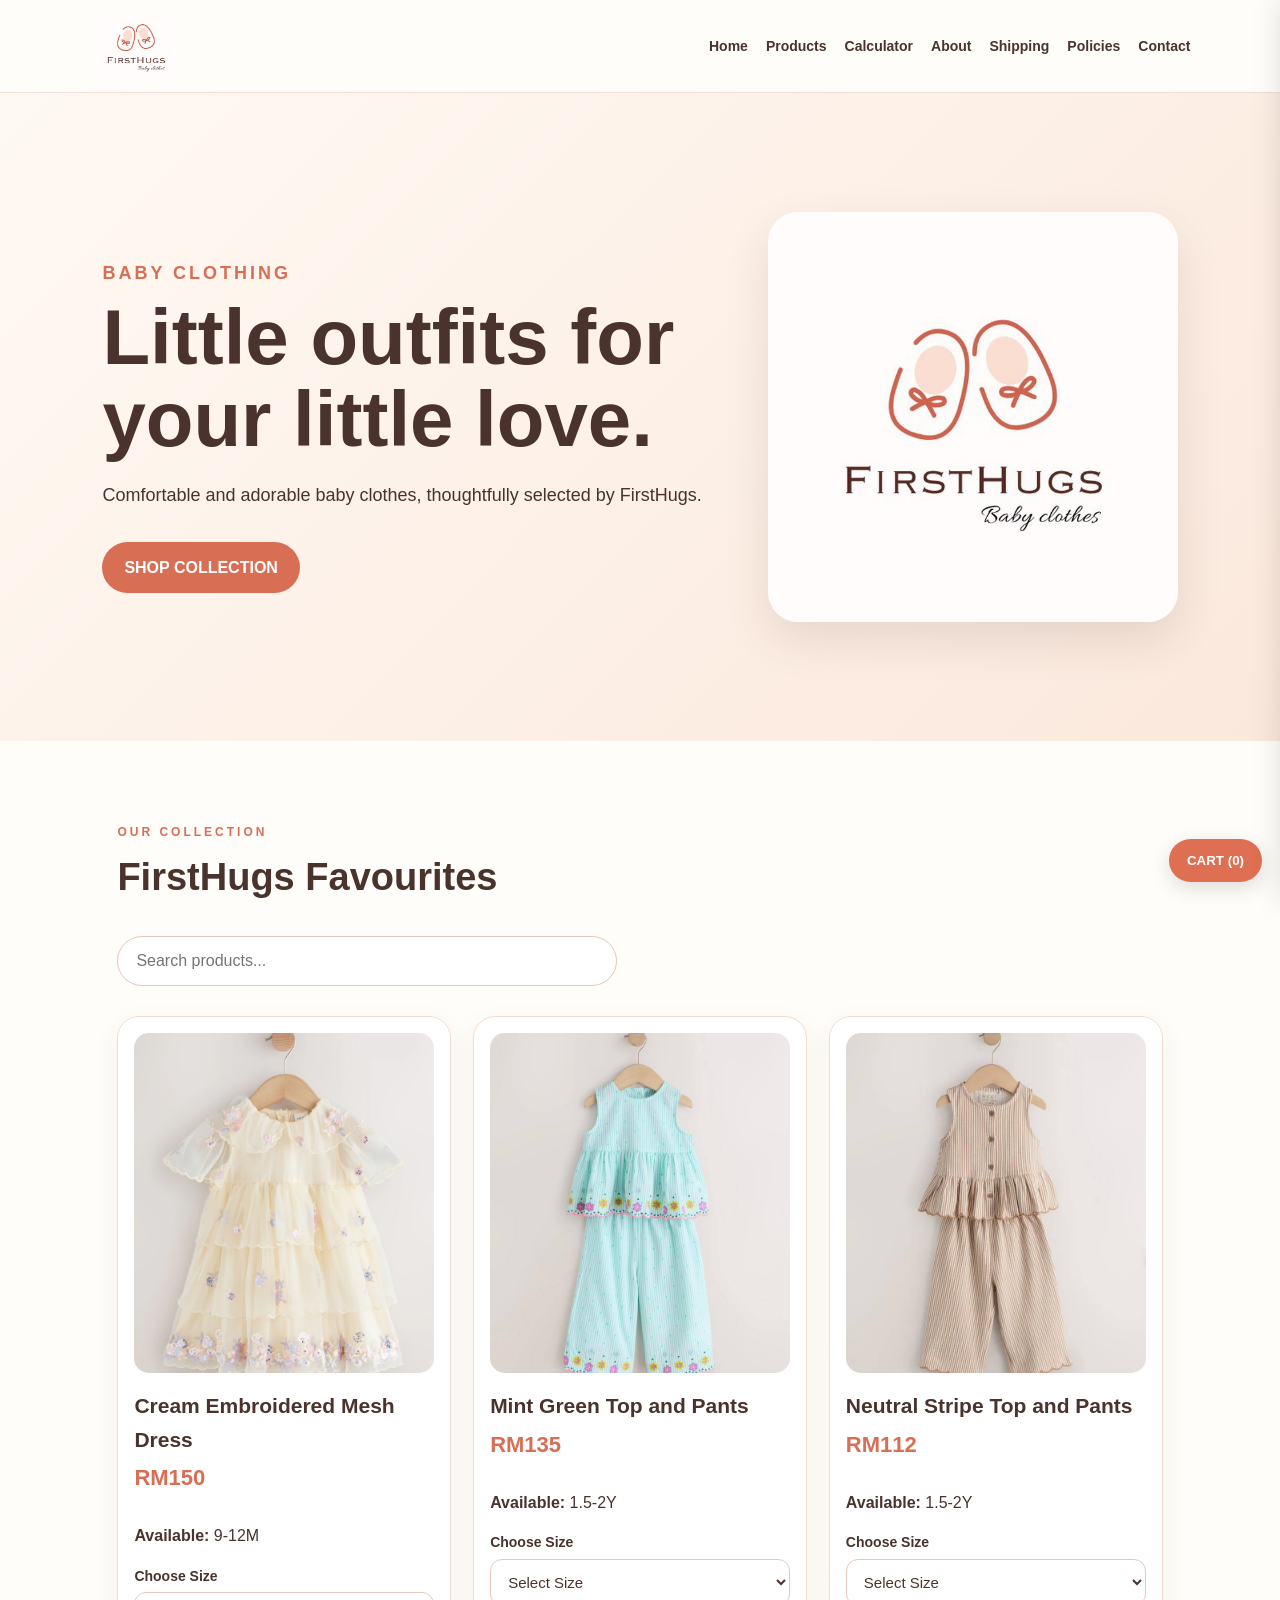
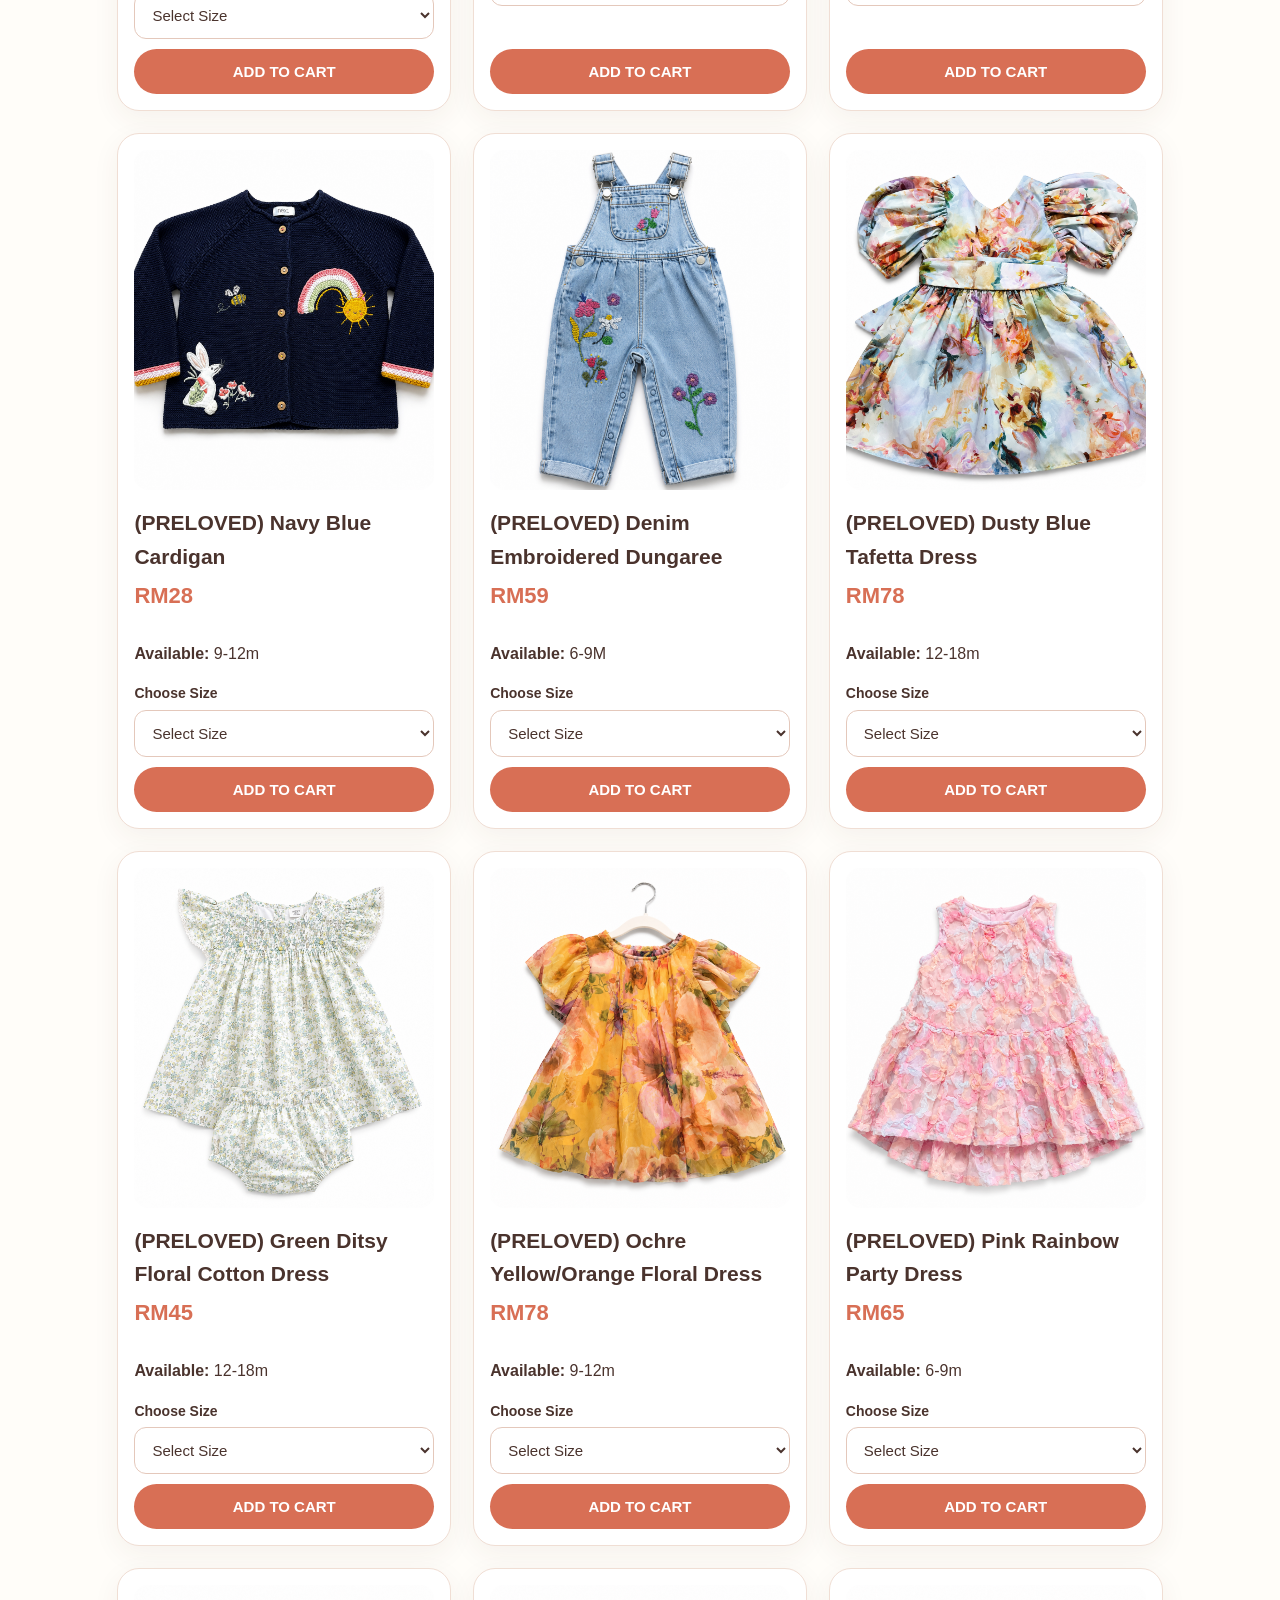
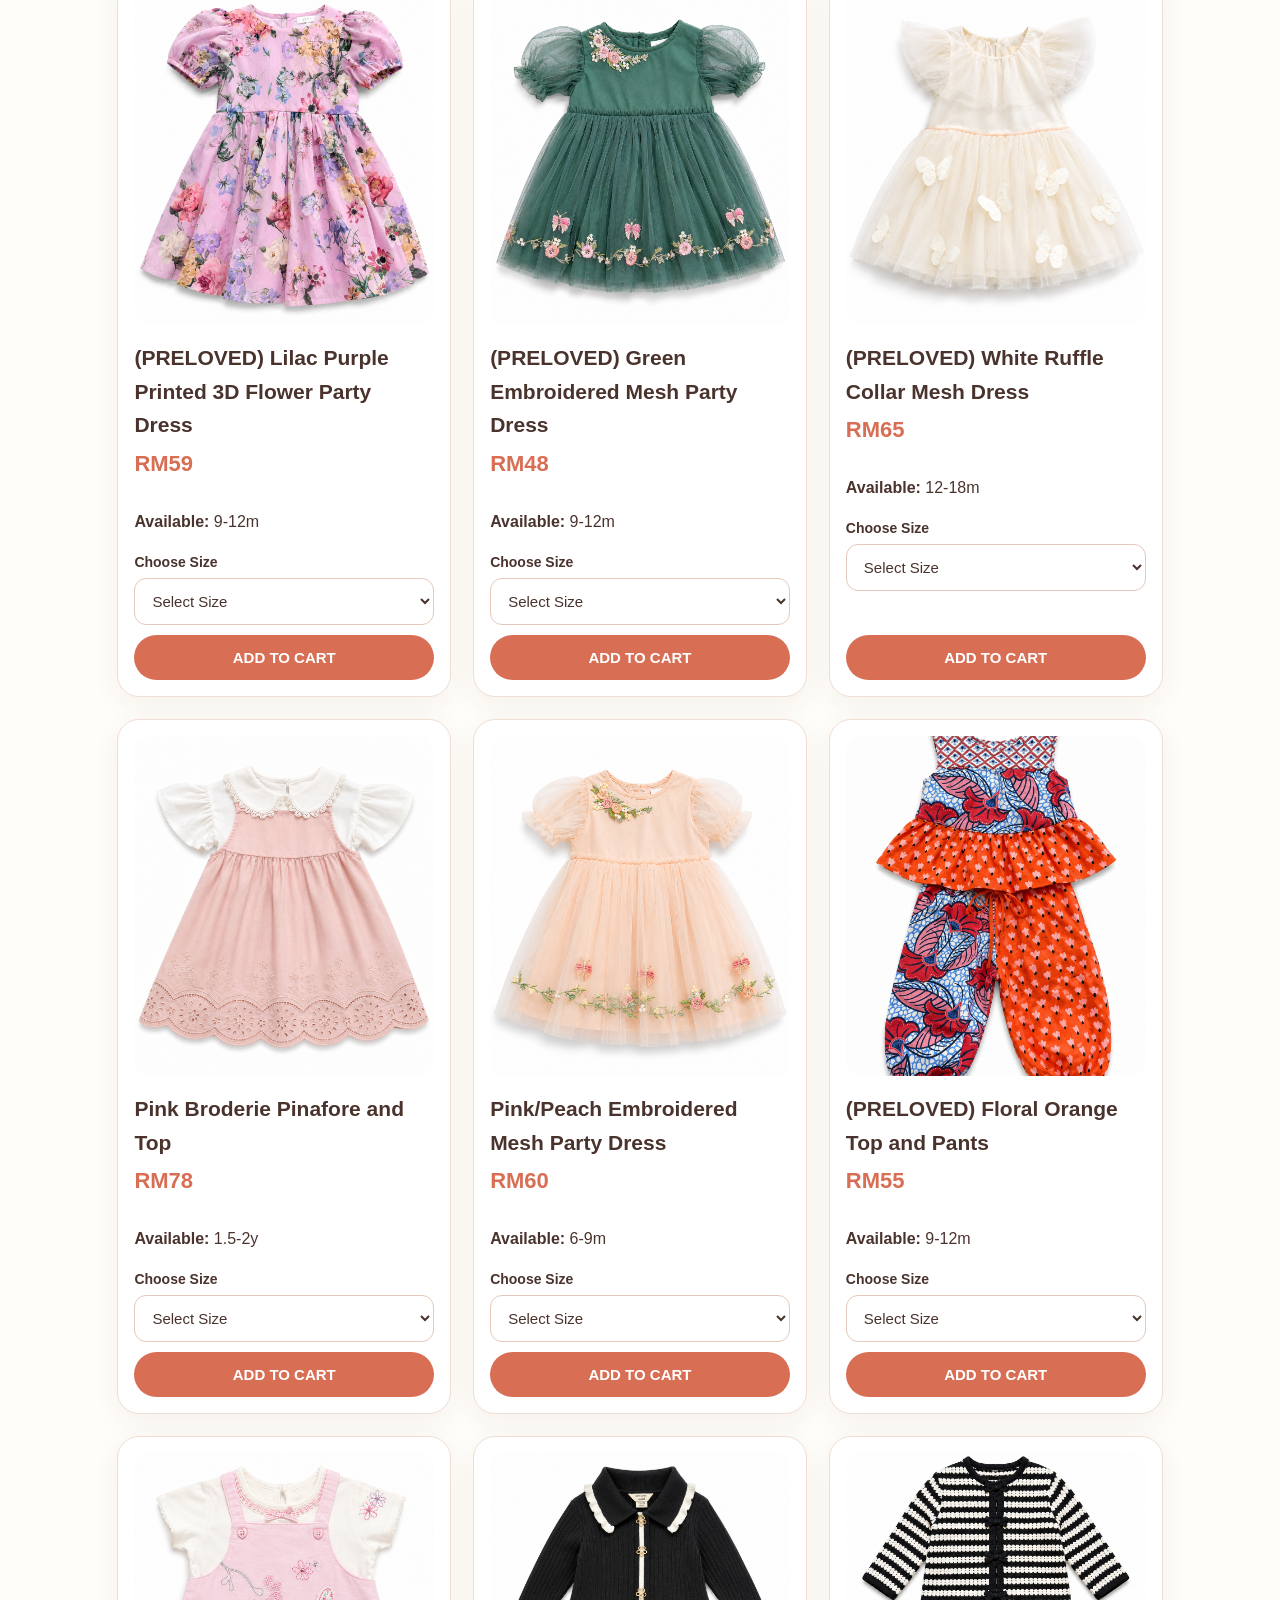
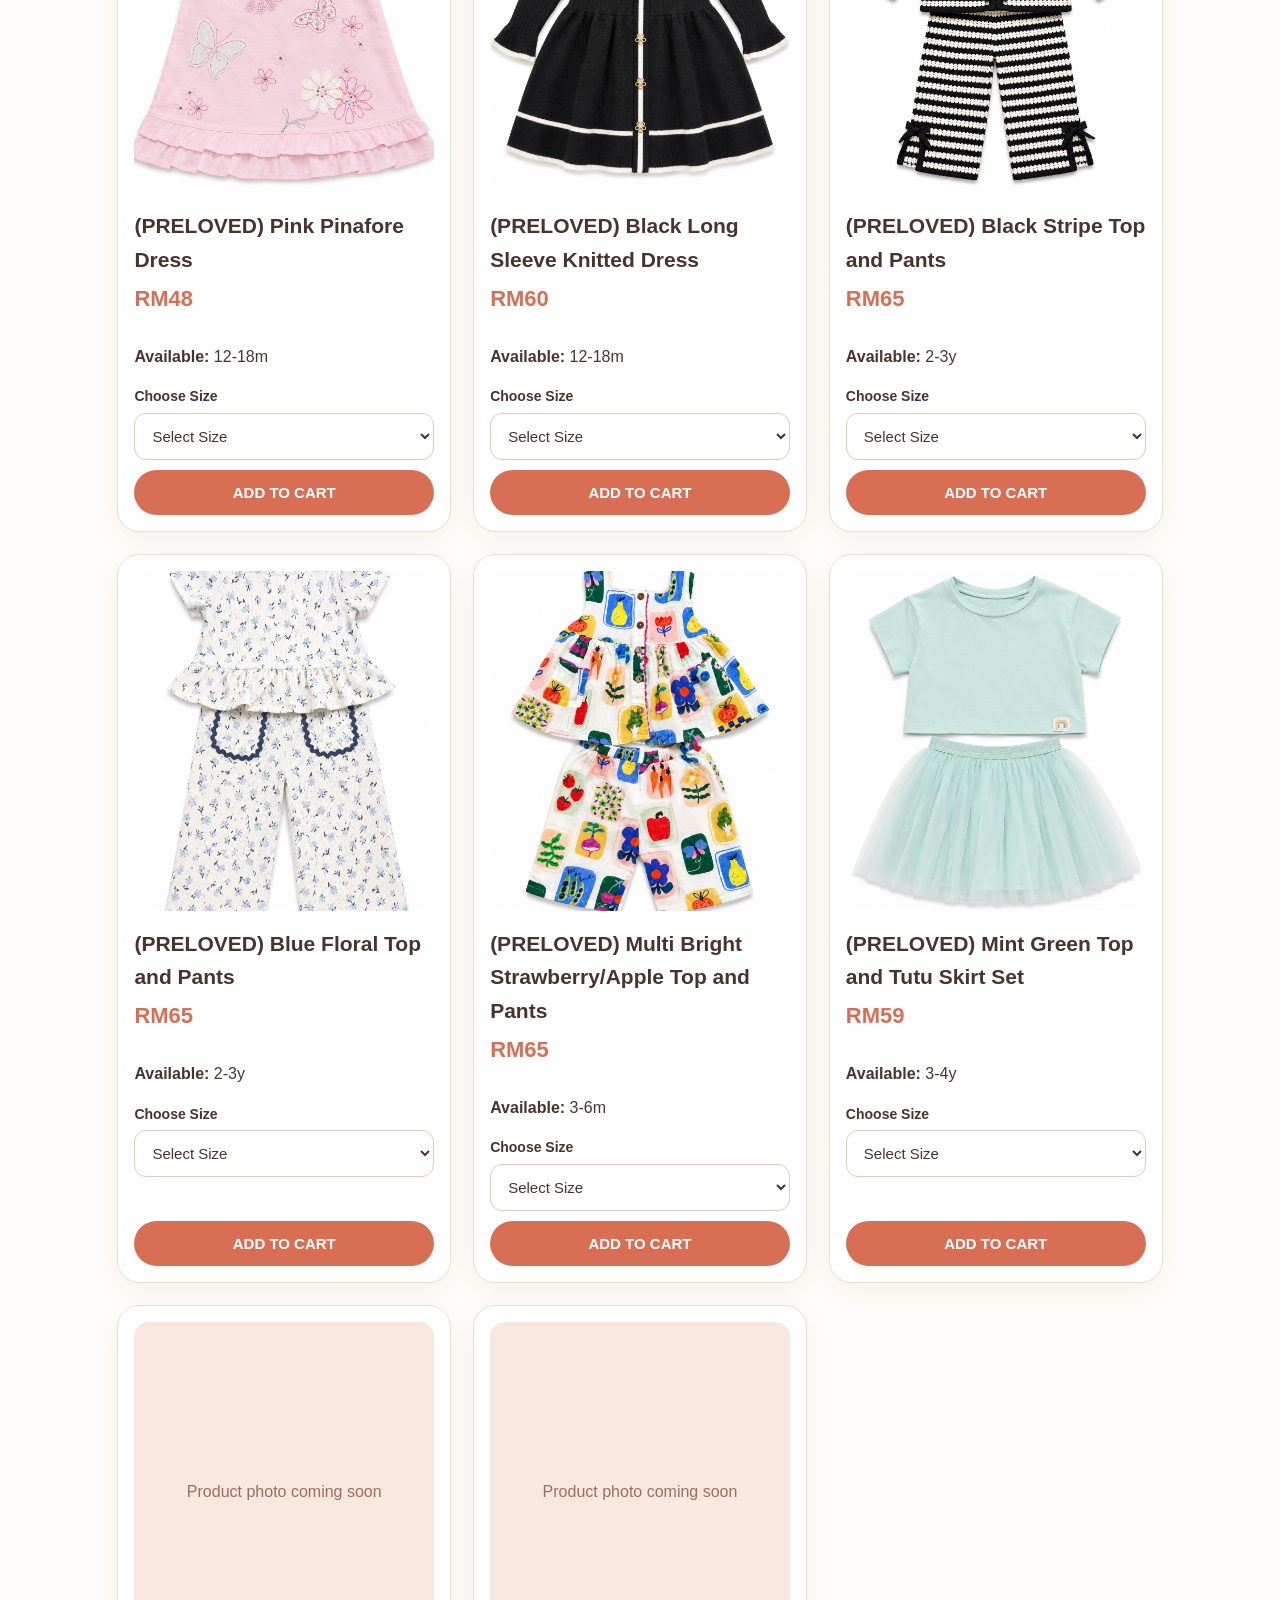
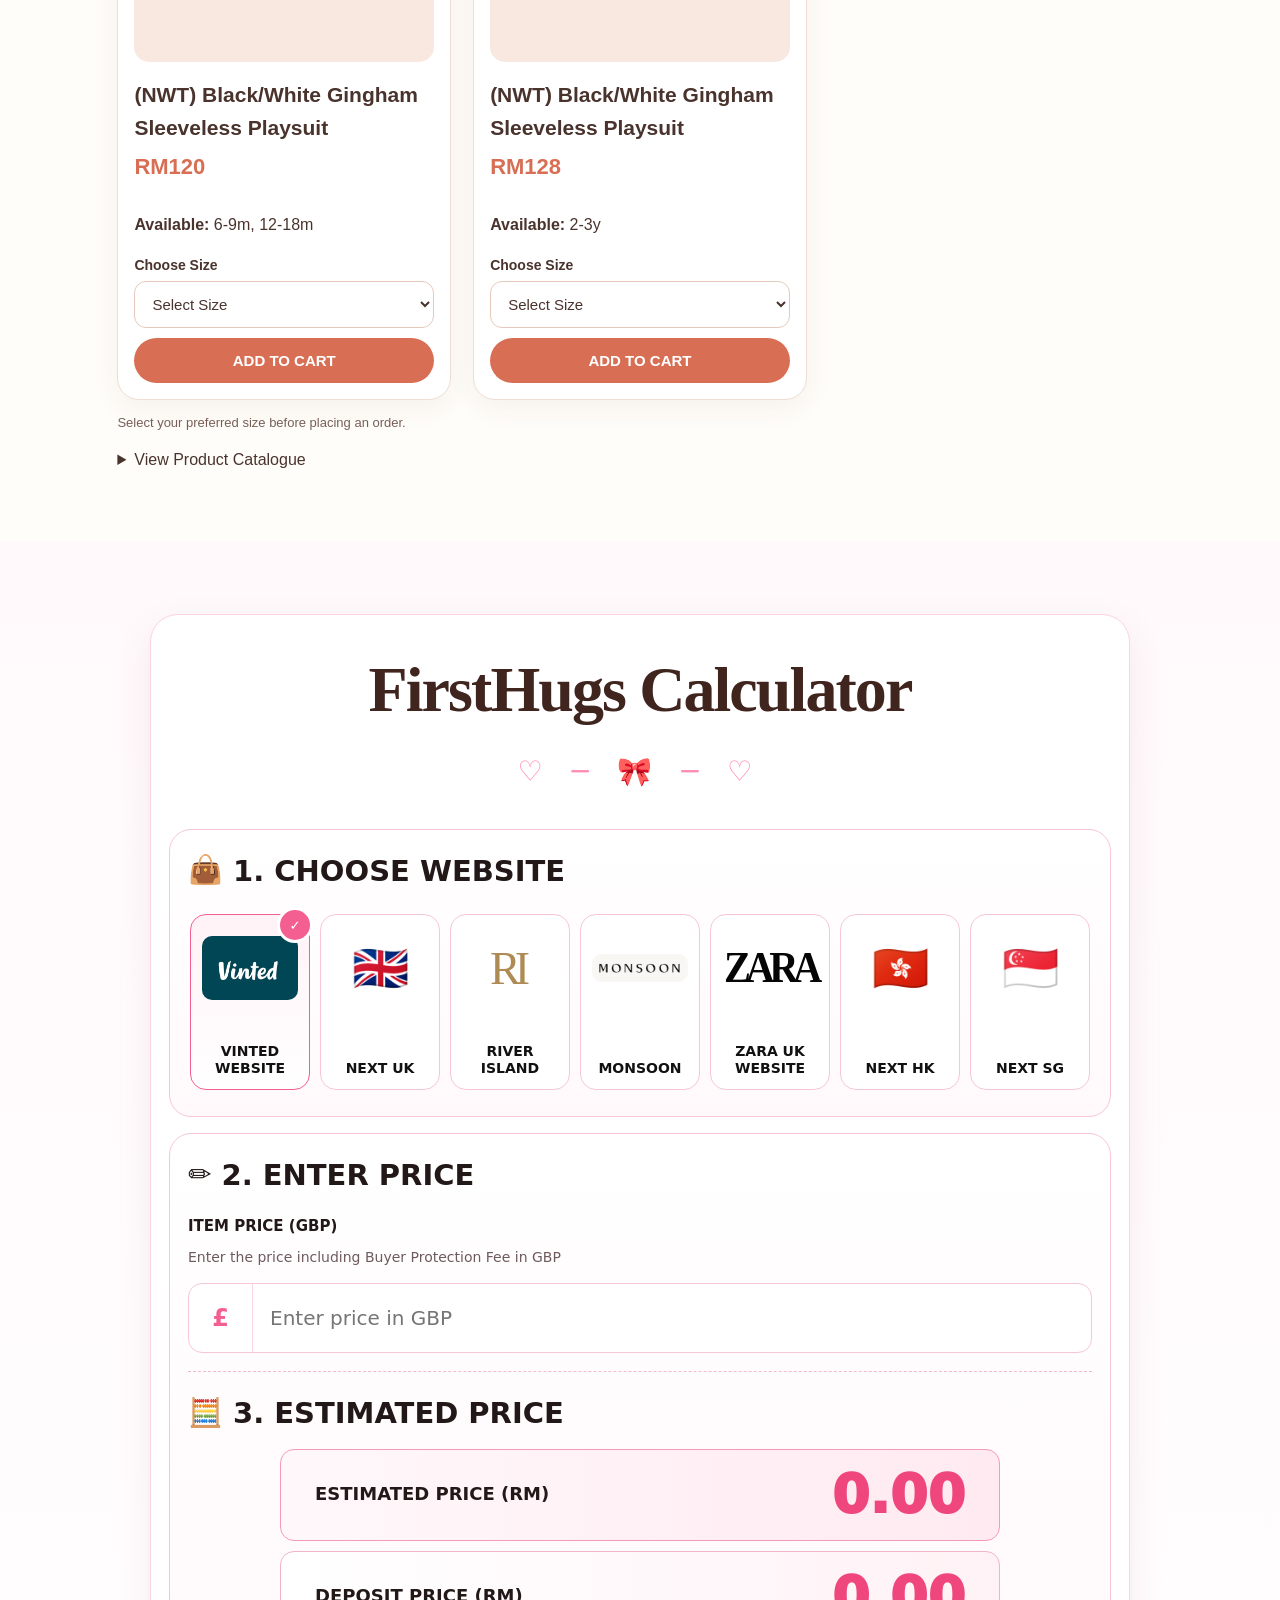
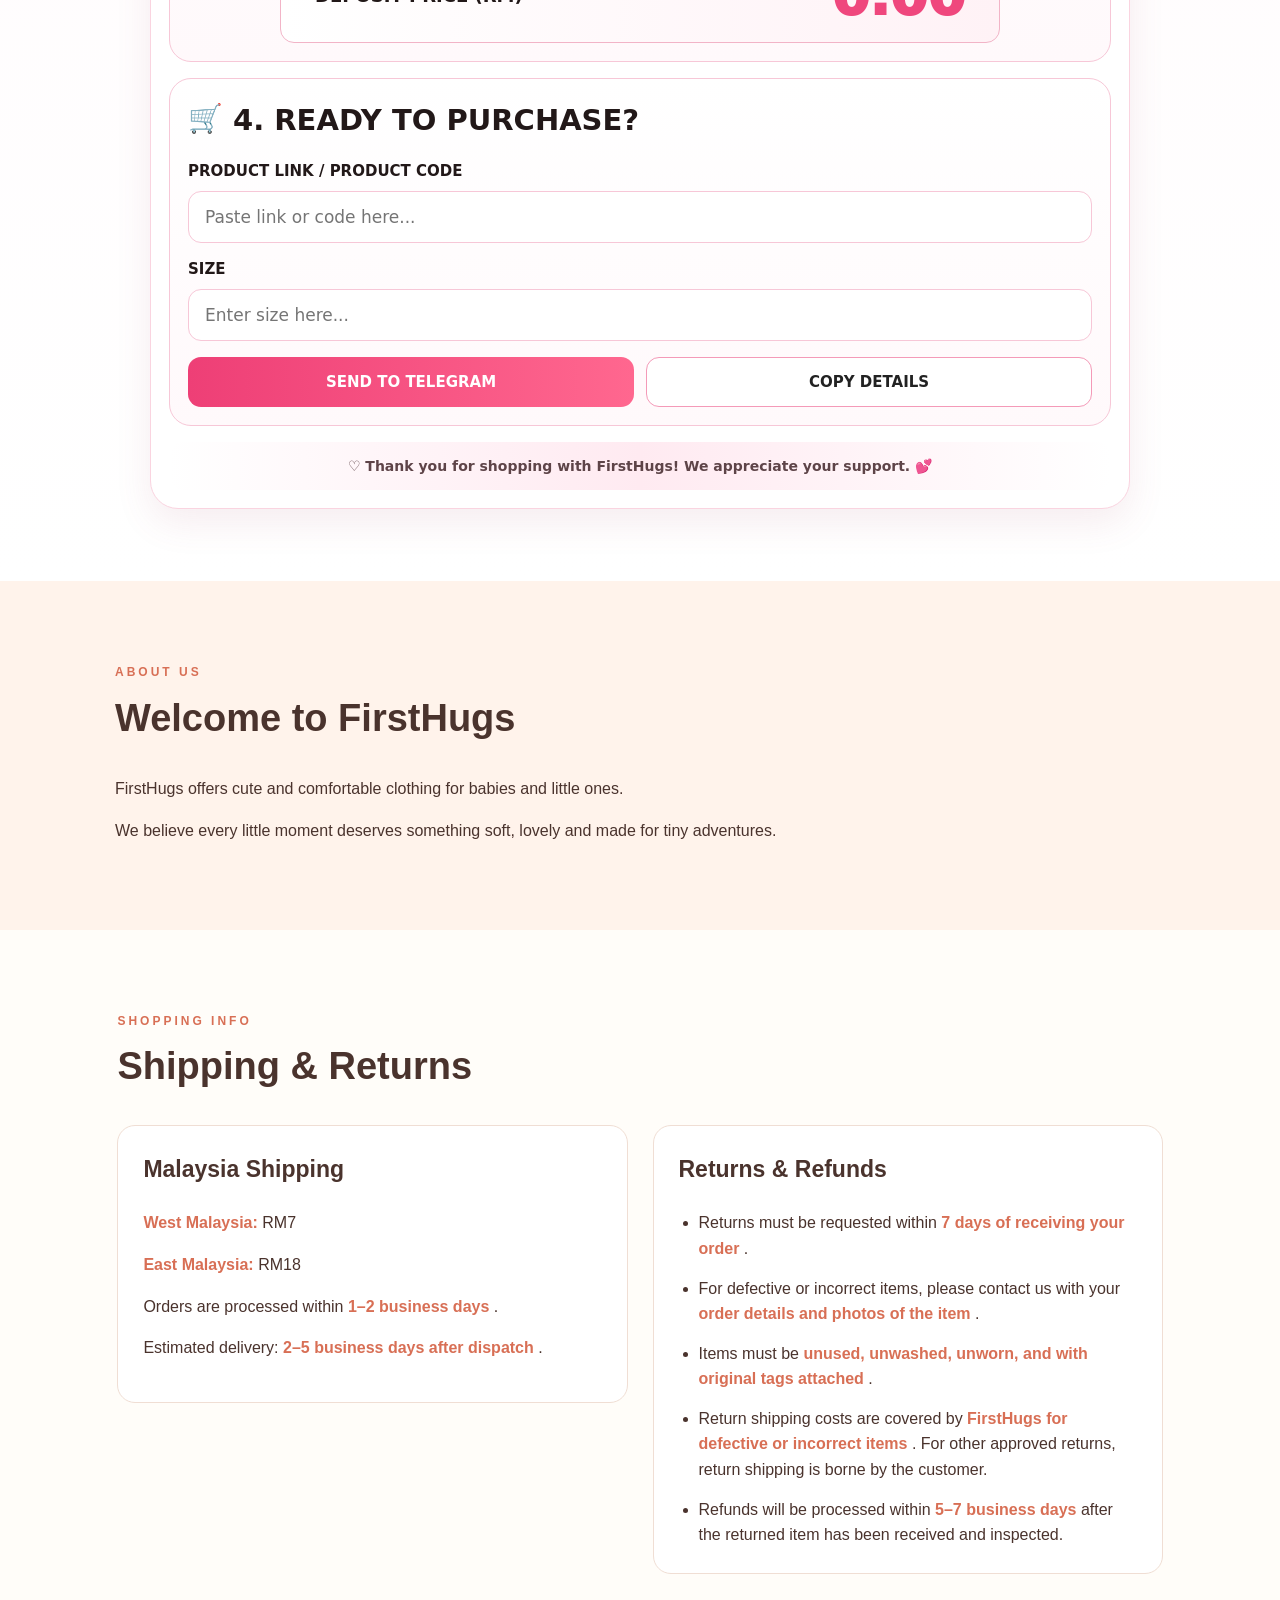
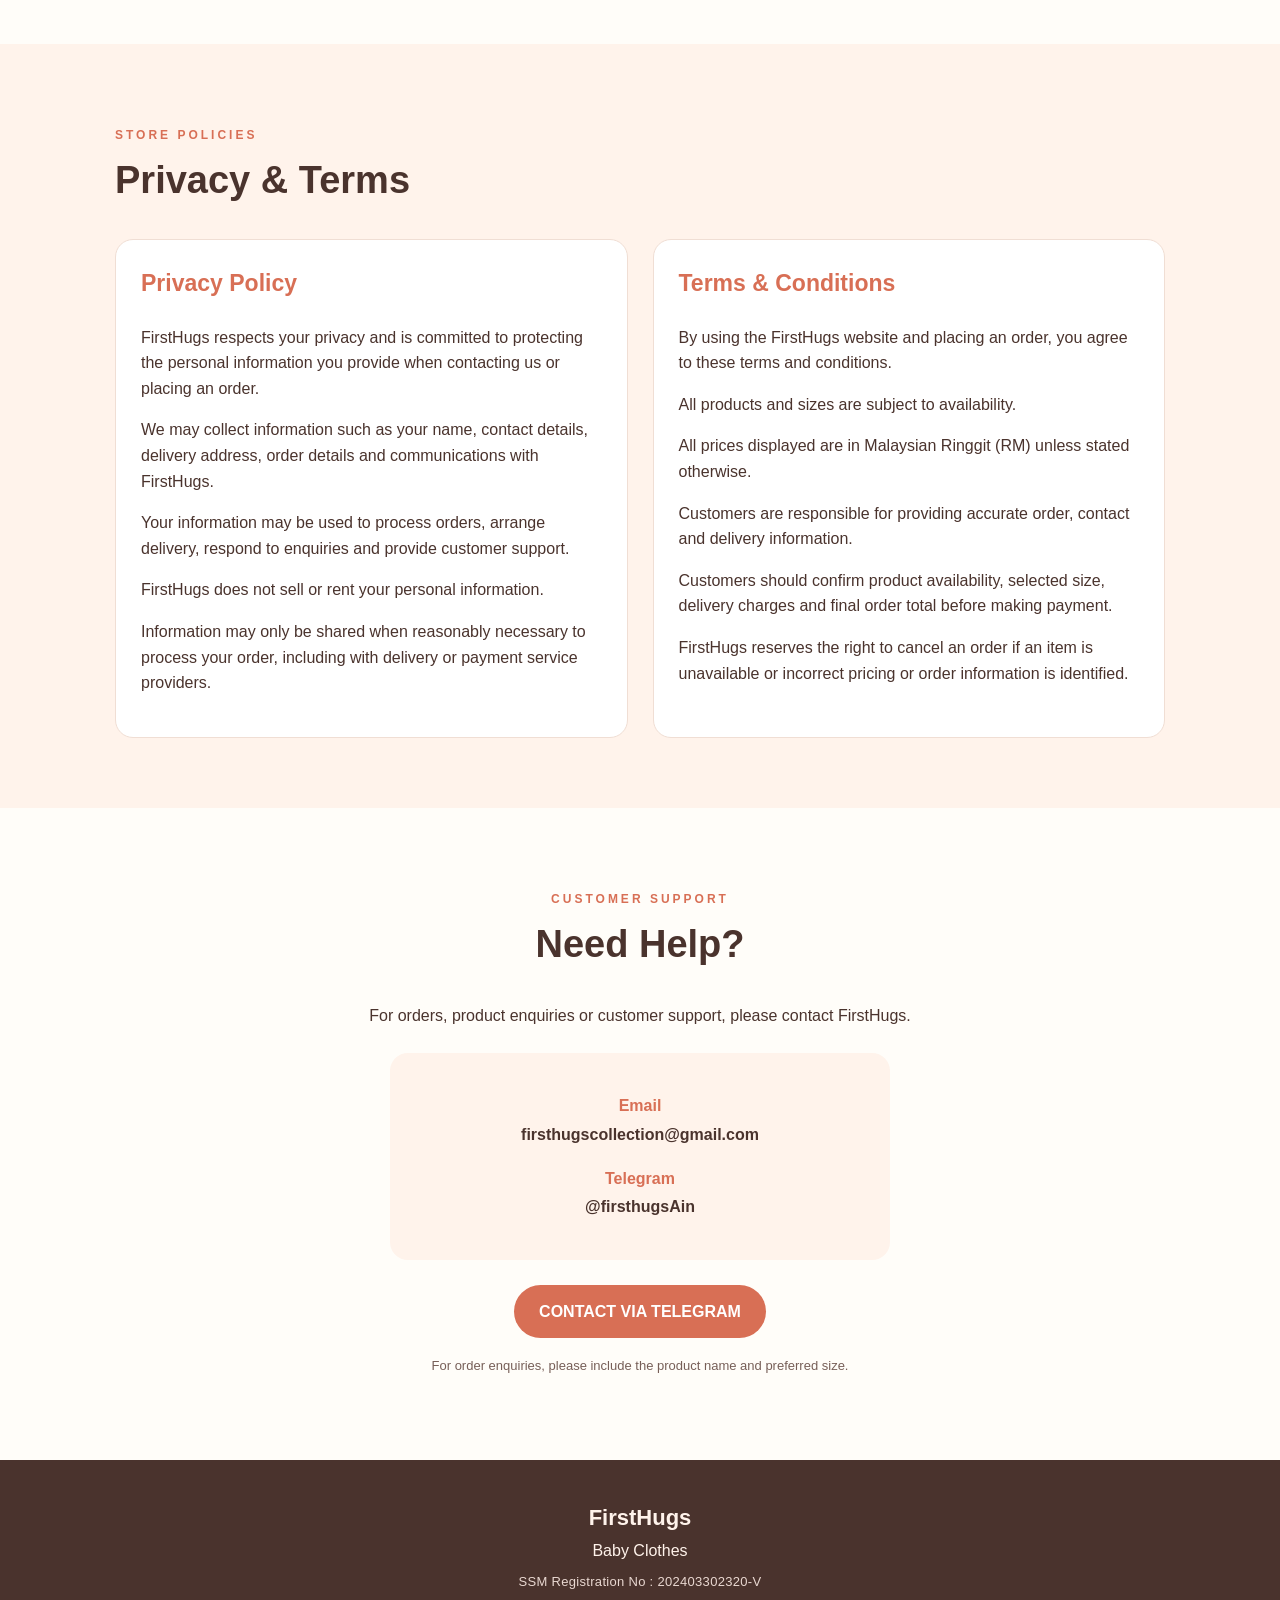
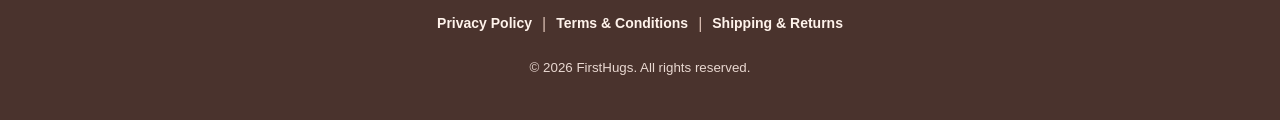
==== commit 5724663b: "Update index.html" ====
--- a/test/index.html
+++ b/test/index.html
@@ -2,6 +2,7 @@
 <html lang="en">
 
 <head>
+    <base href="../">
   <meta charset="UTF-8">
 
   <meta
@@ -16,7 +17,7 @@
     content="Shop FirstHugs baby clothes in Malaysia. Dresses, tops, pants, dungarees and preloved baby clothing with nationwide delivery."
   >
 
-  <link rel="stylesheet" href="/firsthugs/style.css">
+  <link rel="stylesheet" href="style.css">
 
 
 <style>
@@ -109,211 +110,6 @@
   #calculator .fhc-result-box{padding:16px 18px}
 }
 </style>
-
-<style>
-/* FIRSTHUGS MOBILE PRODUCT GRID — 2 COLUMNS ONLY */
-@media (max-width: 760px) {
-  #products.section {
-    padding-left: 12px;
-    padding-right: 12px;
-  }
-
-  #products .products {
-    display: grid !important;
-    grid-template-columns: repeat(2, minmax(0, 1fr)) !important;
-    gap: 12px !important;
-    align-items: stretch;
-  }
-
-  #products .card {
-    min-width: 0;
-    padding: 8px;
-    border-radius: 15px;
-  }
-
-  #products .product-image,
-  #products .placeholder {
-    width: 100%;
-    height: auto !important;
-    aspect-ratio: 4 / 5;
-    object-fit: cover;
-    border-radius: 11px;
-  }
-
-  #products .product-info h3 {
-    margin-top: 10px;
-    font-size: 14px;
-    line-height: 1.25;
-    overflow-wrap: anywhere;
-  }
-
-  #products .price {
-    margin: 4px 0 8px;
-    font-size: 16px;
-  }
-
-  #products .availability-text,
-  #products .out-of-stock {
-    margin: 4px 0 8px;
-    font-size: 11px;
-    line-height: 1.3;
-  }
-
-  #products .size-label {
-    font-size: 11px;
-  }
-
-  #products .size-select {
-    margin-bottom: 8px;
-    padding: 9px 7px;
-    border-radius: 9px;
-    font-size: 12px;
-  }
-
-  #products .buy-button {
-    padding: 10px 6px;
-    font-size: 11px;
-    border-radius: 22px;
-  }
-}
-
-@media (max-width: 380px) {
-  #products.section {
-    padding-left: 8px;
-    padding-right: 8px;
-  }
-
-  #products .products {
-    gap: 8px !important;
-  }
-
-  #products .card {
-    padding: 7px;
-  }
-
-  #products .product-info h3 {
-    font-size: 13px;
-  }
-}
-</style>
-
-
-<style>
-/* FIRSTHUGS PRODUCT GALLERY — click image to enlarge */
-#fh-gallery{
-  position:fixed;
-  inset:0;
-  z-index:10050;
-  display:none;
-  align-items:center;
-  justify-content:center;
-  background:rgba(0,0,0,.88);
-  padding:18px;
-}
-#fh-gallery.open{display:flex}
-#fh-gallery .fh-gallery-inner{
-  width:min(960px,100%);
-  max-height:94vh;
-  display:flex;
-  flex-direction:column;
-  align-items:center;
-  gap:12px;
-  position:relative;
-}
-#fh-gallery .fh-gallery-main-wrap{
-  width:100%;
-  min-height:0;
-  display:flex;
-  align-items:center;
-  justify-content:center;
-  position:relative;
-  overflow:hidden;
-  touch-action:pan-y;
-}
-#fh-gallery-main{
-  max-width:100%;
-  max-height:76vh;
-  object-fit:contain;
-  border-radius:12px;
-  cursor:zoom-in;
-  transition:transform .2s ease;
-  transform-origin:center center;
-  will-change:transform;
-  user-select:none;
-  -webkit-user-drag:none;
-}
-#fh-gallery-main.zoomed{cursor:grab}
-#fh-gallery-main.zoomed.dragging{cursor:grabbing;transition:none}
-#fh-gallery .fh-gallery-main-wrap.zoom-active{touch-action:none}
-#fh-gallery-close{
-  position:absolute;
-  right:0;
-  top:-2px;
-  width:44px;
-  height:44px;
-  border:0;
-  border-radius:50%;
-  background:rgba(255,255,255,.94);
-  color:#222;
-  font-size:28px;
-  line-height:1;
-  cursor:pointer;
-  z-index:3;
-}
-.fh-gallery-nav{
-  position:absolute;
-  top:50%;
-  transform:translateY(-50%);
-  width:46px;
-  height:46px;
-  border:0;
-  border-radius:50%;
-  background:rgba(255,255,255,.9);
-  color:#222;
-  font-size:28px;
-  cursor:pointer;
-  z-index:2;
-}
-#fh-gallery-prev{left:8px}
-#fh-gallery-next{right:8px}
-#fh-gallery .fh-gallery-meta{
-  color:#fff;
-  text-align:center;
-  font-size:14px;
-}
-#fh-gallery-thumbs{
-  width:100%;
-  display:flex;
-  justify-content:center;
-  gap:8px;
-  overflow-x:auto;
-  padding:2px 4px 4px;
-}
-#fh-gallery-thumbs button{
-  flex:0 0 auto;
-  width:58px;
-  height:70px;
-  padding:0;
-  border:2px solid transparent;
-  border-radius:8px;
-  overflow:hidden;
-  background:#fff;
-  cursor:pointer;
-}
-#fh-gallery-thumbs button.active{border-color:#fff}
-#fh-gallery-thumbs img{width:100%;height:100%;object-fit:cover;display:block}
-#products .product-image{cursor:zoom-in}
-@media(max-width:760px){
-  #fh-gallery{padding:10px}
-  #fh-gallery-main{max-height:72vh;border-radius:8px}
-  .fh-gallery-nav{width:42px;height:42px;font-size:25px}
-  #fh-gallery-prev{left:2px}
-  #fh-gallery-next{right:2px}
-  #fh-gallery-close{right:2px;top:2px}
-  #fh-gallery-thumbs button{width:52px;height:64px}
-}
-</style>
-
 </head>
 
 
@@ -329,7 +125,7 @@
   <a class="brand" href="#home">
 
     <img
-      src="/firsthugs/firsthugs-logo.jpeg"
+      src="firsthugs-logo.jpeg"
       alt="FirstHugs Baby Clothes Logo"
     >
 
@@ -414,7 +210,7 @@
 
   <img
     class="hero-logo"
-    src="/firsthugs/firsthugs-logo.jpeg"
+    src="firsthugs-logo.jpeg"
     alt="FirstHugs Baby Clothes"
   >
 
@@ -1312,26 +1108,9 @@
      LOAD products.js
 ================================ -->
 
-<script src="/firsthugs/products.js"></script>
-
-<script>
-/* Extra gallery photo for Lilac Purple Printed 3D Flower Party Dress */
-(function () {
-  const lilacProduct =
-    (typeof products !== "undefined" && Array.isArray(products))
-      ? products.find(
-          p => p.name === "Lilac Purple Printed 3D Flower Party Dress"
-        )
-      : null;
-
-  if (lilacProduct) {
-    lilacProduct.images = [
-      lilacProduct.image,
-      "test/lilac-purple-printed-3d-flower-party-dress-2.jpg"
-    ];
-  }
-})();
-</script>
+<script src="products.js"></script>
+
+
 
 <script>
 
@@ -1367,24 +1146,15 @@
       let imageHTML = "";
 
 
-      const productImages = Array.isArray(product.images) && product.images.length
-        ? product.images
-        : (product.image ? [product.image] : []);
-
-      if (productImages.length) {
+      if (product.image) {
 
         imageHTML = `
 
           <img
             class="product-image"
-            src="/firsthugs/${encodeURI(productImages[0])}"
+            src="${encodeURI(product.image)}"
             alt="${product.name}"
             loading="lazy"
-            role="button"
-            tabindex="0"
-            aria-label="View photos of ${product.name}"
-            onclick="openProductGallery(${productIndex})"
-            onkeydown="if(event.key==='Enter'||event.key===' '){event.preventDefault();openProductGallery(${productIndex});}"
           >
 
         `;
@@ -1500,6 +1270,7 @@
           <select
             id="size-${productIndex}"
             class="size-select"
+            onchange="updateProductPrice(${productIndex})"
           >
 
             ${sizeOptions}
@@ -1579,7 +1350,10 @@
             </h3>
 
 
-            <p class="price">
+            <p
+              class="price"
+              id="price-${productIndex}"
+            >
               RM${product.price}
             </p>
 
@@ -1610,6 +1384,25 @@
 
 }
 
+
+
+/* ==============================
+   UPDATE PRICE BY SIZE
+================================ */
+function updateProductPrice(productIndex) {
+  const product = products[productIndex];
+  const sizeSelect = document.getElementById(`size-${productIndex}`);
+  const priceElement = document.getElementById(`price-${productIndex}`);
+
+  if (!product || !sizeSelect || !priceElement) return;
+
+  const selectedSize = product.sizes.find(
+    item => item.size === sizeSelect.value
+  );
+
+  const price = selectedSize?.price ?? product.price;
+  priceElement.textContent = `RM${price}`;
+}
 
 
 /* ==============================
@@ -1798,165 +1591,6 @@
 ================================ */
 
 
-
-/* ==============================
-   PRODUCT IMAGE GALLERY
-   Supports product.images = ["photo1.jpg", "photo2.jpg", ...]
-   Falls back to product.image when only one photo exists.
-================================ */
-let fhGalleryImages = [];
-let fhGalleryIndex = 0;
-let fhGalleryProductName = "";
-let fhGalleryTouchStartX = null;
-
-function getProductImages(product) {
-  if (Array.isArray(product.images) && product.images.length) return product.images;
-  return product.image ? [product.image] : [];
-}
-
-function openProductGallery(productIndex) {
-  const product = products[productIndex];
-  if (!product) return;
-  const images = getProductImages(product);
-  if (!images.length) return;
-  fhGalleryImages = images;
-  fhGalleryIndex = 0;
-  fhGalleryProductName = product.name;
-  const gallery = document.getElementById("fh-gallery");
-  gallery.classList.add("open");
-  gallery.setAttribute("aria-hidden", "false");
-  document.body.style.overflow = "hidden";
-  renderProductGallery();
-}
-
-function closeProductGallery() {
-  const gallery = document.getElementById("fh-gallery");
-  gallery.classList.remove("open");
-  gallery.setAttribute("aria-hidden", "true");
-  document.body.style.overflow = "";
-  const main = document.getElementById("fh-gallery-main");
-  main.classList.remove("zoomed");
-}
-
-function renderProductGallery() {
-  const main = document.getElementById("fh-gallery-main");
-  const counter = document.getElementById("fh-gallery-counter");
-  const thumbs = document.getElementById("fh-gallery-thumbs");
-  const prev = document.getElementById("fh-gallery-prev");
-  const next = document.getElementById("fh-gallery-next");
-  if (!main || !fhGalleryImages.length) return;
-
-  main.classList.remove("zoomed");
-  main.src = "/firsthugs/" + encodeURI(fhGalleryImages[fhGalleryIndex]);
-  main.alt = fhGalleryProductName + " photo " + (fhGalleryIndex + 1);
-  counter.textContent = `${fhGalleryIndex + 1} / ${fhGalleryImages.length}`;
-  prev.hidden = fhGalleryImages.length < 2;
-  next.hidden = fhGalleryImages.length < 2;
-
-  thumbs.innerHTML = fhGalleryImages.map((img, i) => `
-    <button type="button" class="${i === fhGalleryIndex ? 'active' : ''}" data-gallery-index="${i}" aria-label="View photo ${i + 1}">
-      <img src="/firsthugs/${encodeURI(img)}" alt="">
-    </button>
-  `).join("");
-  thumbs.querySelectorAll("button").forEach(btn => {
-    btn.addEventListener("click", () => {
-      fhGalleryIndex = Number(btn.dataset.galleryIndex);
-      renderProductGallery();
-    });
-  });
-}
-
-function changeProductGallery(step) {
-  if (fhGalleryImages.length < 2) return;
-  fhGalleryIndex = (fhGalleryIndex + step + fhGalleryImages.length) % fhGalleryImages.length;
-  renderProductGallery();
-}
-
-function initProductGallery() {
-  const gallery = document.getElementById("fh-gallery");
-  const mainWrap = document.querySelector("#fh-gallery .fh-gallery-main-wrap");
-  const main = document.getElementById("fh-gallery-main");
-  let scale = 1, panX = 0, panY = 0;
-  let dragging = false, moved = false, startX = 0, startY = 0, startPanX = 0, startPanY = 0;
-
-  function applyTransform(animate = true) {
-    main.style.transition = animate ? "transform .2s ease" : "none";
-    main.style.transform = `translate(${panX}px, ${panY}px) scale(${scale})`;
-    main.classList.toggle("zoomed", scale > 1);
-    mainWrap.classList.toggle("zoom-active", scale > 1);
-  }
-
-  function resetZoom() {
-    scale = 1; panX = 0; panY = 0;
-    applyTransform(true);
-  }
-
-  function toggleZoom(e) {
-    if (moved) { moved = false; return; }
-    if (scale > 1) {
-      resetZoom();
-    } else {
-      scale = 2;
-      panX = 0; panY = 0;
-      applyTransform(true);
-    }
-  }
-
-  document.getElementById("fh-gallery-close").addEventListener("click", () => { resetZoom(); closeProductGallery(); });
-  document.getElementById("fh-gallery-prev").addEventListener("click", () => { resetZoom(); changeProductGallery(-1); });
-  document.getElementById("fh-gallery-next").addEventListener("click", () => { resetZoom(); changeProductGallery(1); });
-  main.addEventListener("click", toggleZoom);
-
-  main.addEventListener("pointerdown", e => {
-    if (scale <= 1) return;
-    dragging = true; moved = false;
-    startX = e.clientX; startY = e.clientY;
-    startPanX = panX; startPanY = panY;
-    main.classList.add("dragging");
-    try { main.setPointerCapture(e.pointerId); } catch (_) {}
-    e.preventDefault();
-  });
-  main.addEventListener("pointermove", e => {
-    if (!dragging || scale <= 1) return;
-    const dx = e.clientX - startX, dy = e.clientY - startY;
-    if (Math.abs(dx) > 3 || Math.abs(dy) > 3) moved = true;
-    panX = startPanX + dx; panY = startPanY + dy;
-    applyTransform(false);
-    e.preventDefault();
-  });
-  function endDrag(e) {
-    if (!dragging) return;
-    dragging = false;
-    main.classList.remove("dragging");
-    try { main.releasePointerCapture(e.pointerId); } catch (_) {}
-  }
-  main.addEventListener("pointerup", endDrag);
-  main.addEventListener("pointercancel", endDrag);
-
-  gallery.addEventListener("click", e => { if (e.target === gallery) { resetZoom(); closeProductGallery(); } });
-  document.addEventListener("keydown", e => {
-    if (!gallery.classList.contains("open")) return;
-    if (e.key === "Escape") { resetZoom(); closeProductGallery(); }
-    if (scale <= 1 && e.key === "ArrowLeft") changeProductGallery(-1);
-    if (scale <= 1 && e.key === "ArrowRight") changeProductGallery(1);
-  });
-  mainWrap.addEventListener("touchstart", e => {
-    if (scale > 1) return;
-    fhGalleryTouchStartX = e.changedTouches[0].clientX;
-  }, {passive:true});
-  mainWrap.addEventListener("touchend", e => {
-    if (scale > 1 || fhGalleryTouchStartX === null) return;
-    const dx = e.changedTouches[0].clientX - fhGalleryTouchStartX;
-    fhGalleryTouchStartX = null;
-    if (Math.abs(dx) > 45) changeProductGallery(dx > 0 ? -1 : 1);
-  }, {passive:true});
-
-  // Any new gallery image starts at normal zoom.
-  const observer = new MutationObserver(() => resetZoom());
-  observer.observe(main, {attributes:true, attributeFilter:["src"]});
-}
-
-
 const SUPABASE_URL = "https://dvywidmmoctjutndvwxd.supabase.co";
 const SUPABASE_KEY = "sb_publishable_B8DFQhrzF09OfL5G2qcjSg_LShA-DnH";
 const CART_ID_KEY = "firsthugs_cart_id";
@@ -1968,17 +1602,11 @@
 async function rpc(name, body = {}) {
   const r = await fetch(`${SUPABASE_URL}/rest/v1/rpc/${name}`, {
     method: "POST",
-    headers: {"apikey": SUPABASE_KEY, "Content-Type":"application/json"},
+    headers: {"apikey": SUPABASE_KEY, "Authorization": `Bearer ${SUPABASE_KEY}`, "Content-Type":"application/json"},
     body: JSON.stringify(body)
   });
-  if (!r.ok) {
-    const details = await r.text();
-    console.error("Supabase RPC failed", r.status, details);
-    throw new Error(`Supabase ${r.status}: ${details}`);
-  }
-  const text = await r.text();
-  if (!text) return null;
-  try { return JSON.parse(text); } catch (_) { return text; }
+  if (!r.ok) throw new Error(await r.text());
+  return r.json();
 }
 
 async function refreshAvailability() {
@@ -2011,50 +1639,15 @@
 
 async function removeCartItem(i) {
   const item = cart[i];
-  if (!item) return;
-
-  // Remove from the visible cart immediately so the button always responds.
-  cart.splice(i, 1);
-  localStorage.setItem(CART_KEY, JSON.stringify(cart));
-  renderCart();
-
-  try {
-    await rpc("cancel_reservation", {
-      p_cart_id: cartId,
-      p_reservation_id: item.reservation_id
-    });
-  } catch (e) {
-    console.error("Could not release reservation", e);
-    alert("The item was removed from your cart, but its reservation could not be released yet. It will expire automatically.");
-  }
-  await refreshAvailability();
-}
-
-function checkoutCart() {
-  if (!cart.length) { alert("Your cart is empty."); return; }
-  const total = cart.reduce((sum, item) => sum + Number(item.price || 0), 0);
-  const lines = cart.map((item, i) => `${i + 1}. ${item.name}\nSize: ${item.size}\nPrice: RM${item.price}`).join("\n\n");
-  const message = `Hi FirstHugs! 🧸\n\nI would like to order:\n\n${lines}\n\nTotal: RM${total}\n\nThese items are currently reserved in my cart.`;
-  const telegramLink = "https://t.me/firsthugsAin?text=" + encodeURIComponent(message);
-  window.open(telegramLink, "_blank");
+  try { await rpc("cancel_reservation", {p_cart_id: cartId, p_reservation_id: item.reservation_id}); } catch(e) { console.error(e); }
+  cart.splice(i,1); localStorage.setItem(CART_KEY, JSON.stringify(cart)); renderCart(); await refreshAvailability();
 }
 
 function renderCart() {
   const count = document.getElementById("fh-cart-count"); if (count) count.textContent = cart.length;
   const list = document.getElementById("fh-cart-items"); if (!list) return;
-  const footer = document.getElementById('fh-cart-footer');
-  if (!cart.length) {
-    list.innerHTML = '<p>Your cart is empty.</p>';
-    if (footer) footer.innerHTML = '';
-    return;
-  }
-  const total = cart.reduce((sum, item) => sum + Number(item.price || 0), 0);
-  list.innerHTML = cart.map((x,i) => `<div class="fh-cart-item"><strong>${x.name}</strong><br>Size: ${x.size}<br>RM${x.price}<br><span class="fh-timer" data-exp="${x.expires_at}"></span><br><button class="fh-remove-btn" type="button" data-cart-index="${i}">Remove</button></div>`).join("");
-  if (footer) footer.innerHTML = `<div class="fh-cart-total"><strong>Total: RM${total}</strong></div><button id="fh-checkout-btn" type="button">CHECKOUT</button>`;
-  list.querySelectorAll('.fh-remove-btn').forEach(btn => {
-    btn.addEventListener('click', () => removeCartItem(Number(btn.dataset.cartIndex)));
-  });
-  document.getElementById('fh-checkout-btn')?.addEventListener('click', checkoutCart);
+  if (!cart.length) { list.innerHTML = '<p>Your cart is empty.</p>'; return; }
+  list.innerHTML = cart.map((x,i) => `<div class="fh-cart-item"><strong>${x.name}</strong><br>Size: ${x.size}<br>RM${x.price}<br><span class="fh-timer" data-exp="${x.expires_at}"></span><br><button type="button" onclick="removeCartItem(${i})">Remove</button></div>`).join("");
   updateTimers();
 }
 function updateTimers() {
@@ -2067,37 +1660,19 @@
 }
 setInterval(() => { updateTimers(); const before=cart.length; cart=cart.filter(x => new Date(x.expires_at)>new Date()); if(cart.length!==before){localStorage.setItem(CART_KEY,JSON.stringify(cart));renderCart();refreshAvailability();}},1000);
 
-window.addEventListener("DOMContentLoaded", () => {
-  initProductGallery();
-  renderCart();
-  refreshAvailability();
-});
+renderCart();
+refreshAvailability();
 </script>
 
-
-
-
-<div id="fh-gallery" aria-hidden="true" role="dialog" aria-modal="true" aria-label="Product photo gallery">
-  <div class="fh-gallery-inner">
-    <button id="fh-gallery-close" type="button" aria-label="Close gallery">×</button>
-    <div class="fh-gallery-main-wrap">
-      <button id="fh-gallery-prev" class="fh-gallery-nav" type="button" aria-label="Previous photo">‹</button>
-      <img id="fh-gallery-main" src="" alt="">
-      <button id="fh-gallery-next" class="fh-gallery-nav" type="button" aria-label="Next photo">›</button>
-    </div>
-    <div class="fh-gallery-meta"><span id="fh-gallery-counter"></span> · Tap to zoom · Drag to move</div>
-    <div id="fh-gallery-thumbs" aria-label="Product photo thumbnails"></div>
-  </div>
-</div>
 
 
 <style>
 #fh-cart-button{position:fixed;right:18px;bottom:18px;z-index:9998;border:0;border-radius:999px;padding:14px 18px;background:#de6f52;color:#fff;font-weight:700;box-shadow:0 6px 20px #0002;cursor:pointer}
-#fh-cart-panel{position:fixed;right:-390px;top:0;width:min(380px,92vw);height:100vh;background:#fff;z-index:9999;box-shadow:-8px 0 30px #0002;padding:24px 24px 0;transition:right .25s;display:flex;flex-direction:column;overflow:hidden}
-#fh-cart-panel.open{right:0}.fh-cart-close{position:absolute;right:20px;top:14px;border:0;background:none;font-size:28px;cursor:pointer}.fh-cart-item{padding:16px 0;border-bottom:1px solid #eee;line-height:1.6}.fh-cart-item button{margin-top:8px;cursor:pointer}.fh-timer{font-weight:700;color:#9d3f57}#fh-cart-items{flex:1;overflow:auto;padding-right:4px}.fh-cart-footer{position:sticky;bottom:0;background:#fff;border-top:1px solid #eee;padding:12px 0 18px}.fh-cart-total{padding:4px 0 12px;font-size:18px}#fh-checkout-btn{width:100%;border:0;border-radius:999px;padding:14px 18px;background:#de6f52;color:#fff;font-weight:700;font-size:16px;cursor:pointer}
+#fh-cart-panel{position:fixed;right:-390px;top:0;width:min(380px,92vw);height:100vh;background:#fff;z-index:9999;box-shadow:-8px 0 30px #0002;padding:24px;transition:right .25s;overflow:auto}
+#fh-cart-panel.open{right:0}.fh-cart-close{float:right;border:0;background:none;font-size:28px;cursor:pointer}.fh-cart-item{padding:16px 0;border-bottom:1px solid #eee;line-height:1.6}.fh-cart-item button{margin-top:8px}.fh-timer{font-weight:700;color:#9d3f57}
 </style>
 <button id="fh-cart-button" type="button" onclick="document.getElementById('fh-cart-panel').classList.add('open')">CART (<span id="fh-cart-count">0</span>)</button>
-<aside id="fh-cart-panel"><button class="fh-cart-close" type="button" onclick="this.parentElement.classList.remove('open')">×</button><h2>Your Cart</h2><p>Items are reserved for 15 minutes.</p><div id="fh-cart-items"></div><div id="fh-cart-footer" class="fh-cart-footer"></div></aside>
+<aside id="fh-cart-panel"><button class="fh-cart-close" type="button" onclick="this.parentElement.classList.remove('open')">×</button><h2>Your Cart</h2><p>Items are reserved for 15 minutes.</p><div id="fh-cart-items"></div></aside>
 
 </body>
 
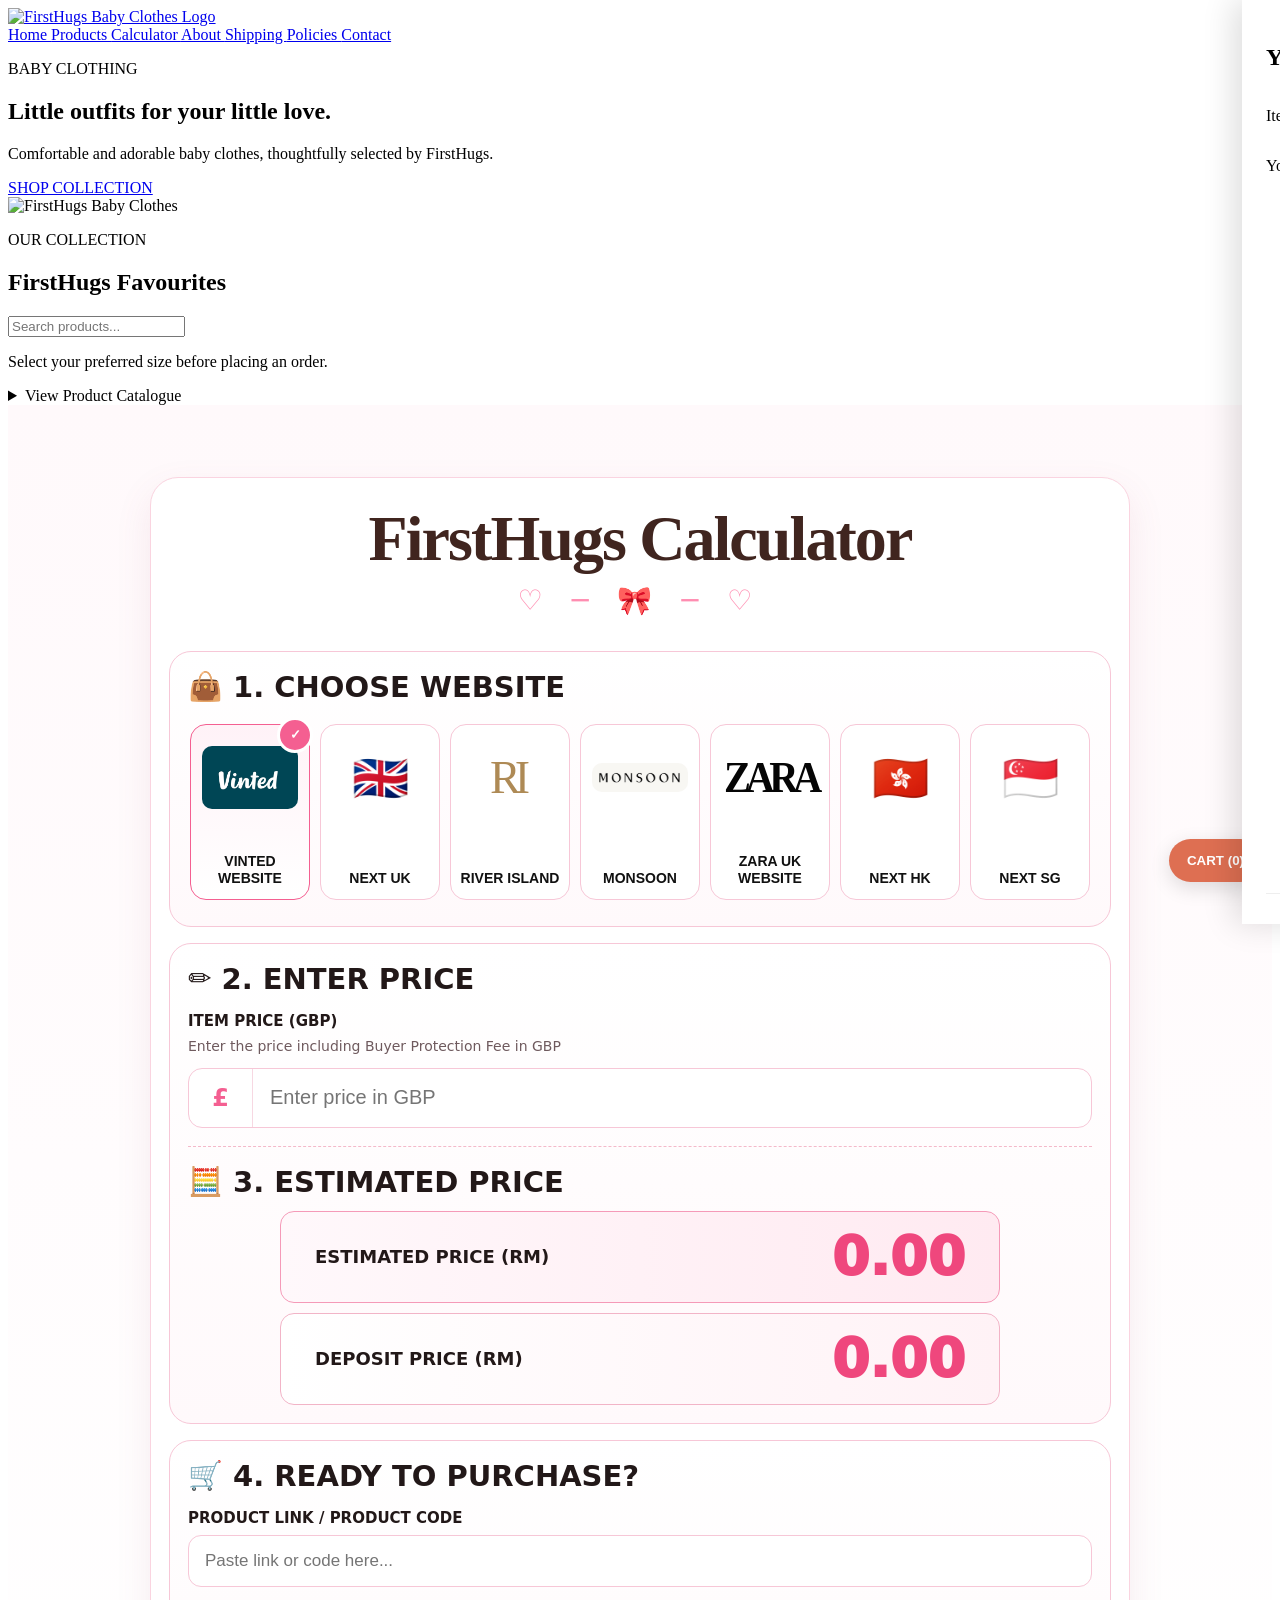
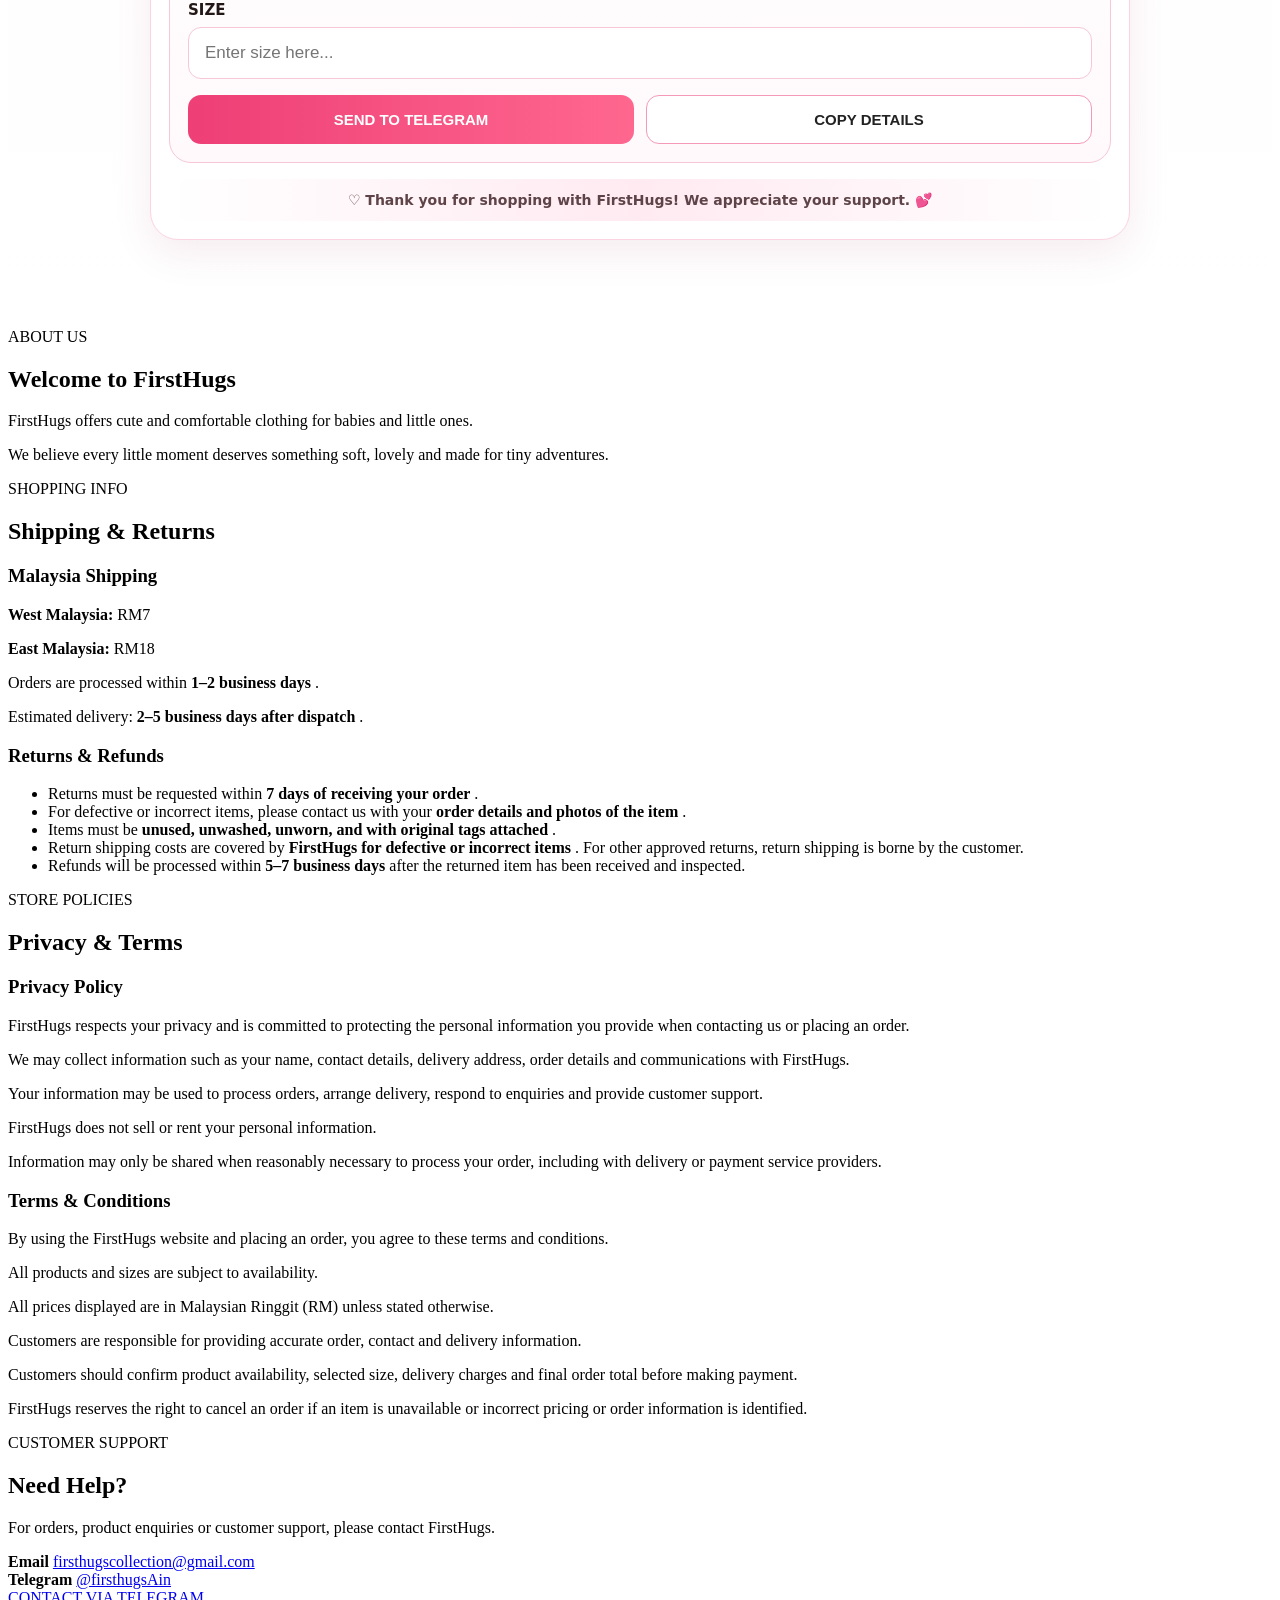
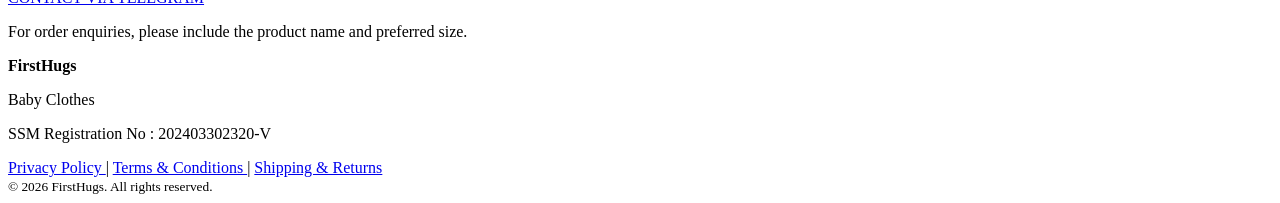
==== commit f1f6acd8: "Update index.html" ====
--- a/test/index.html
+++ b/test/index.html
@@ -2,7 +2,6 @@
 <html lang="en">
 
 <head>
-    <base href="../">
   <meta charset="UTF-8">
 
   <meta
@@ -17,7 +16,7 @@
     content="Shop FirstHugs baby clothes in Malaysia. Dresses, tops, pants, dungarees and preloved baby clothing with nationwide delivery."
   >
 
-  <link rel="stylesheet" href="style.css">
+  <link rel="stylesheet" href="/firsthugs/style.css">
 
 
 <style>
@@ -110,6 +109,211 @@
   #calculator .fhc-result-box{padding:16px 18px}
 }
 </style>
+
+<style>
+/* FIRSTHUGS MOBILE PRODUCT GRID — 2 COLUMNS ONLY */
+@media (max-width: 760px) {
+  #products.section {
+    padding-left: 12px;
+    padding-right: 12px;
+  }
+
+  #products .products {
+    display: grid !important;
+    grid-template-columns: repeat(2, minmax(0, 1fr)) !important;
+    gap: 12px !important;
+    align-items: stretch;
+  }
+
+  #products .card {
+    min-width: 0;
+    padding: 8px;
+    border-radius: 15px;
+  }
+
+  #products .product-image,
+  #products .placeholder {
+    width: 100%;
+    height: auto !important;
+    aspect-ratio: 4 / 5;
+    object-fit: cover;
+    border-radius: 11px;
+  }
+
+  #products .product-info h3 {
+    margin-top: 10px;
+    font-size: 14px;
+    line-height: 1.25;
+    overflow-wrap: anywhere;
+  }
+
+  #products .price {
+    margin: 4px 0 8px;
+    font-size: 16px;
+  }
+
+  #products .availability-text,
+  #products .out-of-stock {
+    margin: 4px 0 8px;
+    font-size: 11px;
+    line-height: 1.3;
+  }
+
+  #products .size-label {
+    font-size: 11px;
+  }
+
+  #products .size-select {
+    margin-bottom: 8px;
+    padding: 9px 7px;
+    border-radius: 9px;
+    font-size: 12px;
+  }
+
+  #products .buy-button {
+    padding: 10px 6px;
+    font-size: 11px;
+    border-radius: 22px;
+  }
+}
+
+@media (max-width: 380px) {
+  #products.section {
+    padding-left: 8px;
+    padding-right: 8px;
+  }
+
+  #products .products {
+    gap: 8px !important;
+  }
+
+  #products .card {
+    padding: 7px;
+  }
+
+  #products .product-info h3 {
+    font-size: 13px;
+  }
+}
+</style>
+
+
+<style>
+/* FIRSTHUGS PRODUCT GALLERY — click image to enlarge */
+#fh-gallery{
+  position:fixed;
+  inset:0;
+  z-index:10050;
+  display:none;
+  align-items:center;
+  justify-content:center;
+  background:rgba(0,0,0,.88);
+  padding:18px;
+}
+#fh-gallery.open{display:flex}
+#fh-gallery .fh-gallery-inner{
+  width:min(960px,100%);
+  max-height:94vh;
+  display:flex;
+  flex-direction:column;
+  align-items:center;
+  gap:12px;
+  position:relative;
+}
+#fh-gallery .fh-gallery-main-wrap{
+  width:100%;
+  min-height:0;
+  display:flex;
+  align-items:center;
+  justify-content:center;
+  position:relative;
+  overflow:hidden;
+  touch-action:pan-y;
+}
+#fh-gallery-main{
+  max-width:100%;
+  max-height:76vh;
+  object-fit:contain;
+  border-radius:12px;
+  cursor:zoom-in;
+  transition:transform .2s ease;
+  transform-origin:center center;
+  will-change:transform;
+  user-select:none;
+  -webkit-user-drag:none;
+}
+#fh-gallery-main.zoomed{cursor:grab}
+#fh-gallery-main.zoomed.dragging{cursor:grabbing;transition:none}
+#fh-gallery .fh-gallery-main-wrap.zoom-active{touch-action:none}
+#fh-gallery-close{
+  position:absolute;
+  right:0;
+  top:-2px;
+  width:44px;
+  height:44px;
+  border:0;
+  border-radius:50%;
+  background:rgba(255,255,255,.94);
+  color:#222;
+  font-size:28px;
+  line-height:1;
+  cursor:pointer;
+  z-index:3;
+}
+.fh-gallery-nav{
+  position:absolute;
+  top:50%;
+  transform:translateY(-50%);
+  width:46px;
+  height:46px;
+  border:0;
+  border-radius:50%;
+  background:rgba(255,255,255,.9);
+  color:#222;
+  font-size:28px;
+  cursor:pointer;
+  z-index:2;
+}
+#fh-gallery-prev{left:8px}
+#fh-gallery-next{right:8px}
+#fh-gallery .fh-gallery-meta{
+  color:#fff;
+  text-align:center;
+  font-size:14px;
+}
+#fh-gallery-thumbs{
+  width:100%;
+  display:flex;
+  justify-content:center;
+  gap:8px;
+  overflow-x:auto;
+  padding:2px 4px 4px;
+}
+#fh-gallery-thumbs button{
+  flex:0 0 auto;
+  width:58px;
+  height:70px;
+  padding:0;
+  border:2px solid transparent;
+  border-radius:8px;
+  overflow:hidden;
+  background:#fff;
+  cursor:pointer;
+}
+#fh-gallery-thumbs button.active{border-color:#fff}
+#fh-gallery-thumbs img{width:100%;height:100%;object-fit:cover;display:block}
+#products .product-image{cursor:zoom-in}
+@media(max-width:760px){
+  #fh-gallery{padding:10px}
+  #fh-gallery-main{max-height:72vh;border-radius:8px}
+  .fh-gallery-nav{width:42px;height:42px;font-size:25px}
+  #fh-gallery-prev{left:2px}
+  #fh-gallery-next{right:2px}
+  #fh-gallery-close{right:2px;top:2px}
+  #fh-gallery-thumbs button{width:52px;height:64px}
+}
+</style>
+
 </head>
 
 
@@ -125,7 +329,7 @@
   <a class="brand" href="#home">
 
     <img
-      src="firsthugs-logo.jpeg"
+      src="/firsthugs/firsthugs-logo.jpeg"
       alt="FirstHugs Baby Clothes Logo"
     >
 
@@ -210,7 +414,7 @@
 
   <img
     class="hero-logo"
-    src="firsthugs-logo.jpeg"
+    src="/firsthugs/firsthugs-logo.jpeg"
     alt="FirstHugs Baby Clothes"
   >
 
@@ -1108,9 +1312,26 @@
      LOAD products.js
 ================================ -->
 
-<script src="products.js"></script>
-
-
+<script src="/firsthugs/products.js"></script>
+
+<script>
+/* Extra gallery photo for Lilac Purple Printed 3D Flower Party Dress */
+(function () {
+  const lilacProduct =
+    (typeof products !== "undefined" && Array.isArray(products))
+      ? products.find(
+          p => p.name === "Lilac Purple Printed 3D Flower Party Dress"
+        )
+      : null;
+
+  if (lilacProduct) {
+    lilacProduct.images = [
+      lilacProduct.image,
+      "test/lilac-purple-printed-3d-flower-party-dress-2.jpg"
+    ];
+  }
+})();
+</script>
 
 <script>
 
@@ -1146,15 +1367,24 @@
       let imageHTML = "";
 
 
-      if (product.image) {
+      const productImages = Array.isArray(product.images) && product.images.length
+        ? product.images
+        : (product.image ? [product.image] : []);
+
+      if (productImages.length) {
 
         imageHTML = `
 
           <img
             class="product-image"
-            src="${encodeURI(product.image)}"
+            src="/firsthugs/${encodeURI(productImages[0])}"
             alt="${product.name}"
             loading="lazy"
+            role="button"
+            tabindex="0"
+            aria-label="View photos of ${product.name}"
+            onclick="openProductGallery(${productIndex})"
+            onkeydown="if(event.key==='Enter'||event.key===' '){event.preventDefault();openProductGallery(${productIndex});}"
           >
 
         `;
@@ -1387,20 +1617,30 @@
 
 
 /* ==============================
-   UPDATE PRICE BY SIZE
+   UPDATE PRICE BY SELECTED SIZE
 ================================ */
+
 function updateProductPrice(productIndex) {
   const product = products[productIndex];
-  const sizeSelect = document.getElementById(`size-${productIndex}`);
-  const priceElement = document.getElementById(`price-${productIndex}`);
-
-  if (!product || !sizeSelect || !priceElement) return;
-
-  const selectedSize = product.sizes.find(
-    item => item.size === sizeSelect.value
-  );
-
-  const price = selectedSize?.price ?? product.price;
+
+  const sizeSelect =
+    document.getElementById(`size-${productIndex}`);
+
+  const priceElement =
+    document.getElementById(`price-${productIndex}`);
+
+  if (!product || !sizeSelect || !priceElement) {
+    return;
+  }
+
+  const selectedSize =
+    product.sizes.find(function(item) {
+      return item.size === sizeSelect.value;
+    });
+
+  const price =
+    selectedSize?.price ?? product.price;
+
   priceElement.textContent = `RM${price}`;
 }
 
@@ -1591,6 +1831,165 @@
 ================================ */
 
 
+
+/* ==============================
+   PRODUCT IMAGE GALLERY
+   Supports product.images = ["photo1.jpg", "photo2.jpg", ...]
+   Falls back to product.image when only one photo exists.
+================================ */
+let fhGalleryImages = [];
+let fhGalleryIndex = 0;
+let fhGalleryProductName = "";
+let fhGalleryTouchStartX = null;
+
+function getProductImages(product) {
+  if (Array.isArray(product.images) && product.images.length) return product.images;
+  return product.image ? [product.image] : [];
+}
+
+function openProductGallery(productIndex) {
+  const product = products[productIndex];
+  if (!product) return;
+  const images = getProductImages(product);
+  if (!images.length) return;
+  fhGalleryImages = images;
+  fhGalleryIndex = 0;
+  fhGalleryProductName = product.name;
+  const gallery = document.getElementById("fh-gallery");
+  gallery.classList.add("open");
+  gallery.setAttribute("aria-hidden", "false");
+  document.body.style.overflow = "hidden";
+  renderProductGallery();
+}
+
+function closeProductGallery() {
+  const gallery = document.getElementById("fh-gallery");
+  gallery.classList.remove("open");
+  gallery.setAttribute("aria-hidden", "true");
+  document.body.style.overflow = "";
+  const main = document.getElementById("fh-gallery-main");
+  main.classList.remove("zoomed");
+}
+
+function renderProductGallery() {
+  const main = document.getElementById("fh-gallery-main");
+  const counter = document.getElementById("fh-gallery-counter");
+  const thumbs = document.getElementById("fh-gallery-thumbs");
+  const prev = document.getElementById("fh-gallery-prev");
+  const next = document.getElementById("fh-gallery-next");
+  if (!main || !fhGalleryImages.length) return;
+
+  main.classList.remove("zoomed");
+  main.src = "/firsthugs/" + encodeURI(fhGalleryImages[fhGalleryIndex]);
+  main.alt = fhGalleryProductName + " photo " + (fhGalleryIndex + 1);
+  counter.textContent = `${fhGalleryIndex + 1} / ${fhGalleryImages.length}`;
+  prev.hidden = fhGalleryImages.length < 2;
+  next.hidden = fhGalleryImages.length < 2;
+
+  thumbs.innerHTML = fhGalleryImages.map((img, i) => `
+    <button type="button" class="${i === fhGalleryIndex ? 'active' : ''}" data-gallery-index="${i}" aria-label="View photo ${i + 1}">
+      <img src="/firsthugs/${encodeURI(img)}" alt="">
+    </button>
+  `).join("");
+  thumbs.querySelectorAll("button").forEach(btn => {
+    btn.addEventListener("click", () => {
+      fhGalleryIndex = Number(btn.dataset.galleryIndex);
+      renderProductGallery();
+    });
+  });
+}
+
+function changeProductGallery(step) {
+  if (fhGalleryImages.length < 2) return;
+  fhGalleryIndex = (fhGalleryIndex + step + fhGalleryImages.length) % fhGalleryImages.length;
+  renderProductGallery();
+}
+
+function initProductGallery() {
+  const gallery = document.getElementById("fh-gallery");
+  const mainWrap = document.querySelector("#fh-gallery .fh-gallery-main-wrap");
+  const main = document.getElementById("fh-gallery-main");
+  let scale = 1, panX = 0, panY = 0;
+  let dragging = false, moved = false, startX = 0, startY = 0, startPanX = 0, startPanY = 0;
+
+  function applyTransform(animate = true) {
+    main.style.transition = animate ? "transform .2s ease" : "none";
+    main.style.transform = `translate(${panX}px, ${panY}px) scale(${scale})`;
+    main.classList.toggle("zoomed", scale > 1);
+    mainWrap.classList.toggle("zoom-active", scale > 1);
+  }
+
+  function resetZoom() {
+    scale = 1; panX = 0; panY = 0;
+    applyTransform(true);
+  }
+
+  function toggleZoom(e) {
+    if (moved) { moved = false; return; }
+    if (scale > 1) {
+      resetZoom();
+    } else {
+      scale = 2;
+      panX = 0; panY = 0;
+      applyTransform(true);
+    }
+  }
+
+  document.getElementById("fh-gallery-close").addEventListener("click", () => { resetZoom(); closeProductGallery(); });
+  document.getElementById("fh-gallery-prev").addEventListener("click", () => { resetZoom(); changeProductGallery(-1); });
+  document.getElementById("fh-gallery-next").addEventListener("click", () => { resetZoom(); changeProductGallery(1); });
+  main.addEventListener("click", toggleZoom);
+
+  main.addEventListener("pointerdown", e => {
+    if (scale <= 1) return;
+    dragging = true; moved = false;
+    startX = e.clientX; startY = e.clientY;
+    startPanX = panX; startPanY = panY;
+    main.classList.add("dragging");
+    try { main.setPointerCapture(e.pointerId); } catch (_) {}
+    e.preventDefault();
+  });
+  main.addEventListener("pointermove", e => {
+    if (!dragging || scale <= 1) return;
+    const dx = e.clientX - startX, dy = e.clientY - startY;
+    if (Math.abs(dx) > 3 || Math.abs(dy) > 3) moved = true;
+    panX = startPanX + dx; panY = startPanY + dy;
+    applyTransform(false);
+    e.preventDefault();
+  });
+  function endDrag(e) {
+    if (!dragging) return;
+    dragging = false;
+    main.classList.remove("dragging");
+    try { main.releasePointerCapture(e.pointerId); } catch (_) {}
+  }
+  main.addEventListener("pointerup", endDrag);
+  main.addEventListener("pointercancel", endDrag);
+
+  gallery.addEventListener("click", e => { if (e.target === gallery) { resetZoom(); closeProductGallery(); } });
+  document.addEventListener("keydown", e => {
+    if (!gallery.classList.contains("open")) return;
+    if (e.key === "Escape") { resetZoom(); closeProductGallery(); }
+    if (scale <= 1 && e.key === "ArrowLeft") changeProductGallery(-1);
+    if (scale <= 1 && e.key === "ArrowRight") changeProductGallery(1);
+  });
+  mainWrap.addEventListener("touchstart", e => {
+    if (scale > 1) return;
+    fhGalleryTouchStartX = e.changedTouches[0].clientX;
+  }, {passive:true});
+  mainWrap.addEventListener("touchend", e => {
+    if (scale > 1 || fhGalleryTouchStartX === null) return;
+    const dx = e.changedTouches[0].clientX - fhGalleryTouchStartX;
+    fhGalleryTouchStartX = null;
+    if (Math.abs(dx) > 45) changeProductGallery(dx > 0 ? -1 : 1);
+  }, {passive:true});
+
+  // Any new gallery image starts at normal zoom.
+  const observer = new MutationObserver(() => resetZoom());
+  observer.observe(main, {attributes:true, attributeFilter:["src"]});
+}
+
+
 const SUPABASE_URL = "https://dvywidmmoctjutndvwxd.supabase.co";
 const SUPABASE_KEY = "sb_publishable_B8DFQhrzF09OfL5G2qcjSg_LShA-DnH";
 const CART_ID_KEY = "firsthugs_cart_id";
@@ -1602,11 +2001,17 @@
 async function rpc(name, body = {}) {
   const r = await fetch(`${SUPABASE_URL}/rest/v1/rpc/${name}`, {
     method: "POST",
-    headers: {"apikey": SUPABASE_KEY, "Authorization": `Bearer ${SUPABASE_KEY}`, "Content-Type":"application/json"},
+    headers: {"apikey": SUPABASE_KEY, "Content-Type":"application/json"},
     body: JSON.stringify(body)
   });
-  if (!r.ok) throw new Error(await r.text());
-  return r.json();
+  if (!r.ok) {
+    const details = await r.text();
+    console.error("Supabase RPC failed", r.status, details);
+    throw new Error(`Supabase ${r.status}: ${details}`);
+  }
+  const text = await r.text();
+  if (!text) return null;
+  try { return JSON.parse(text); } catch (_) { return text; }
 }
 
 async function refreshAvailability() {
@@ -1630,7 +2035,17 @@
     const result = await rpc("reserve_item", {p_cart_id: cartId, p_product_id: product.name, p_size: size, p_quantity: 1});
     const row = Array.isArray(result) ? result[0] : result;
     if (!row || !row.success) { alert("Sorry, this item has just been reserved or sold out."); await refreshAvailability(); return; }
-    cart.push({reservation_id: row.reservation_id, expires_at: row.expires_at, productIndex, name: product.name, size, price: product.price});
+    const selectedSize = product.sizes.find(s => s.size === size);
+const selectedPrice = selectedSize?.price ?? product.price;
+
+cart.push({
+  reservation_id: row.reservation_id,
+  expires_at: row.expires_at,
+  productIndex,
+  name: product.name,
+  size,
+  price: selectedPrice
+});
     localStorage.setItem(CART_KEY, JSON.stringify(cart));
     renderCart(); await refreshAvailability();
     document.getElementById("fh-cart-panel").classList.add("open");
@@ -1639,15 +2054,50 @@
 
 async function removeCartItem(i) {
   const item = cart[i];
-  try { await rpc("cancel_reservation", {p_cart_id: cartId, p_reservation_id: item.reservation_id}); } catch(e) { console.error(e); }
-  cart.splice(i,1); localStorage.setItem(CART_KEY, JSON.stringify(cart)); renderCart(); await refreshAvailability();
+  if (!item) return;
+
+  // Remove from the visible cart immediately so the button always responds.
+  cart.splice(i, 1);
+  localStorage.setItem(CART_KEY, JSON.stringify(cart));
+  renderCart();
+
+  try {
+    await rpc("cancel_reservation", {
+      p_cart_id: cartId,
+      p_reservation_id: item.reservation_id
+    });
+  } catch (e) {
+    console.error("Could not release reservation", e);
+    alert("The item was removed from your cart, but its reservation could not be released yet. It will expire automatically.");
+  }
+  await refreshAvailability();
+}
+
+function checkoutCart() {
+  if (!cart.length) { alert("Your cart is empty."); return; }
+  const total = cart.reduce((sum, item) => sum + Number(item.price || 0), 0);
+  const lines = cart.map((item, i) => `${i + 1}. ${item.name}\nSize: ${item.size}\nPrice: RM${item.price}`).join("\n\n");
+  const message = `Hi FirstHugs! 🧸\n\nI would like to order:\n\n${lines}\n\nTotal: RM${total}\n\nThese items are currently reserved in my cart.`;
+  const telegramLink = "https://t.me/firsthugsAin?text=" + encodeURIComponent(message);
+  window.open(telegramLink, "_blank");
 }
 
 function renderCart() {
   const count = document.getElementById("fh-cart-count"); if (count) count.textContent = cart.length;
   const list = document.getElementById("fh-cart-items"); if (!list) return;
-  if (!cart.length) { list.innerHTML = '<p>Your cart is empty.</p>'; return; }
-  list.innerHTML = cart.map((x,i) => `<div class="fh-cart-item"><strong>${x.name}</strong><br>Size: ${x.size}<br>RM${x.price}<br><span class="fh-timer" data-exp="${x.expires_at}"></span><br><button type="button" onclick="removeCartItem(${i})">Remove</button></div>`).join("");
+  const footer = document.getElementById('fh-cart-footer');
+  if (!cart.length) {
+    list.innerHTML = '<p>Your cart is empty.</p>';
+    if (footer) footer.innerHTML = '';
+    return;
+  }
+  const total = cart.reduce((sum, item) => sum + Number(item.price || 0), 0);
+  list.innerHTML = cart.map((x,i) => `<div class="fh-cart-item"><strong>${x.name}</strong><br>Size: ${x.size}<br>RM${x.price}<br><span class="fh-timer" data-exp="${x.expires_at}"></span><br><button class="fh-remove-btn" type="button" data-cart-index="${i}">Remove</button></div>`).join("");
+  if (footer) footer.innerHTML = `<div class="fh-cart-total"><strong>Total: RM${total}</strong></div><button id="fh-checkout-btn" type="button">CHECKOUT</button>`;
+  list.querySelectorAll('.fh-remove-btn').forEach(btn => {
+    btn.addEventListener('click', () => removeCartItem(Number(btn.dataset.cartIndex)));
+  });
+  document.getElementById('fh-checkout-btn')?.addEventListener('click', checkoutCart);
   updateTimers();
 }
 function updateTimers() {
@@ -1660,19 +2110,37 @@
 }
 setInterval(() => { updateTimers(); const before=cart.length; cart=cart.filter(x => new Date(x.expires_at)>new Date()); if(cart.length!==before){localStorage.setItem(CART_KEY,JSON.stringify(cart));renderCart();refreshAvailability();}},1000);
 
-renderCart();
-refreshAvailability();
+window.addEventListener("DOMContentLoaded", () => {
+  initProductGallery();
+  renderCart();
+  refreshAvailability();
+});
 </script>
 
+
+
+
+<div id="fh-gallery" aria-hidden="true" role="dialog" aria-modal="true" aria-label="Product photo gallery">
+  <div class="fh-gallery-inner">
+    <button id="fh-gallery-close" type="button" aria-label="Close gallery">×</button>
+    <div class="fh-gallery-main-wrap">
+      <button id="fh-gallery-prev" class="fh-gallery-nav" type="button" aria-label="Previous photo">‹</button>
+      <img id="fh-gallery-main" src="" alt="">
+      <button id="fh-gallery-next" class="fh-gallery-nav" type="button" aria-label="Next photo">›</button>
+    </div>
+    <div class="fh-gallery-meta"><span id="fh-gallery-counter"></span> · Tap to zoom · Drag to move</div>
+    <div id="fh-gallery-thumbs" aria-label="Product photo thumbnails"></div>
+  </div>
+</div>
 
 
 <style>
 #fh-cart-button{position:fixed;right:18px;bottom:18px;z-index:9998;border:0;border-radius:999px;padding:14px 18px;background:#de6f52;color:#fff;font-weight:700;box-shadow:0 6px 20px #0002;cursor:pointer}
-#fh-cart-panel{position:fixed;right:-390px;top:0;width:min(380px,92vw);height:100vh;background:#fff;z-index:9999;box-shadow:-8px 0 30px #0002;padding:24px;transition:right .25s;overflow:auto}
-#fh-cart-panel.open{right:0}.fh-cart-close{float:right;border:0;background:none;font-size:28px;cursor:pointer}.fh-cart-item{padding:16px 0;border-bottom:1px solid #eee;line-height:1.6}.fh-cart-item button{margin-top:8px}.fh-timer{font-weight:700;color:#9d3f57}
+#fh-cart-panel{position:fixed;right:-390px;top:0;width:min(380px,92vw);height:100vh;background:#fff;z-index:9999;box-shadow:-8px 0 30px #0002;padding:24px 24px 0;transition:right .25s;display:flex;flex-direction:column;overflow:hidden}
+#fh-cart-panel.open{right:0}.fh-cart-close{position:absolute;right:20px;top:14px;border:0;background:none;font-size:28px;cursor:pointer}.fh-cart-item{padding:16px 0;border-bottom:1px solid #eee;line-height:1.6}.fh-cart-item button{margin-top:8px;cursor:pointer}.fh-timer{font-weight:700;color:#9d3f57}#fh-cart-items{flex:1;overflow:auto;padding-right:4px}.fh-cart-footer{position:sticky;bottom:0;background:#fff;border-top:1px solid #eee;padding:12px 0 18px}.fh-cart-total{padding:4px 0 12px;font-size:18px}#fh-checkout-btn{width:100%;border:0;border-radius:999px;padding:14px 18px;background:#de6f52;color:#fff;font-weight:700;font-size:16px;cursor:pointer}
 </style>
 <button id="fh-cart-button" type="button" onclick="document.getElementById('fh-cart-panel').classList.add('open')">CART (<span id="fh-cart-count">0</span>)</button>
-<aside id="fh-cart-panel"><button class="fh-cart-close" type="button" onclick="this.parentElement.classList.remove('open')">×</button><h2>Your Cart</h2><p>Items are reserved for 15 minutes.</p><div id="fh-cart-items"></div></aside>
+<aside id="fh-cart-panel"><button class="fh-cart-close" type="button" onclick="this.parentElement.classList.remove('open')">×</button><h2>Your Cart</h2><p>Items are reserved for 15 minutes.</p><div id="fh-cart-items"></div><div id="fh-cart-footer" class="fh-cart-footer"></div></aside>
 
 </body>
 
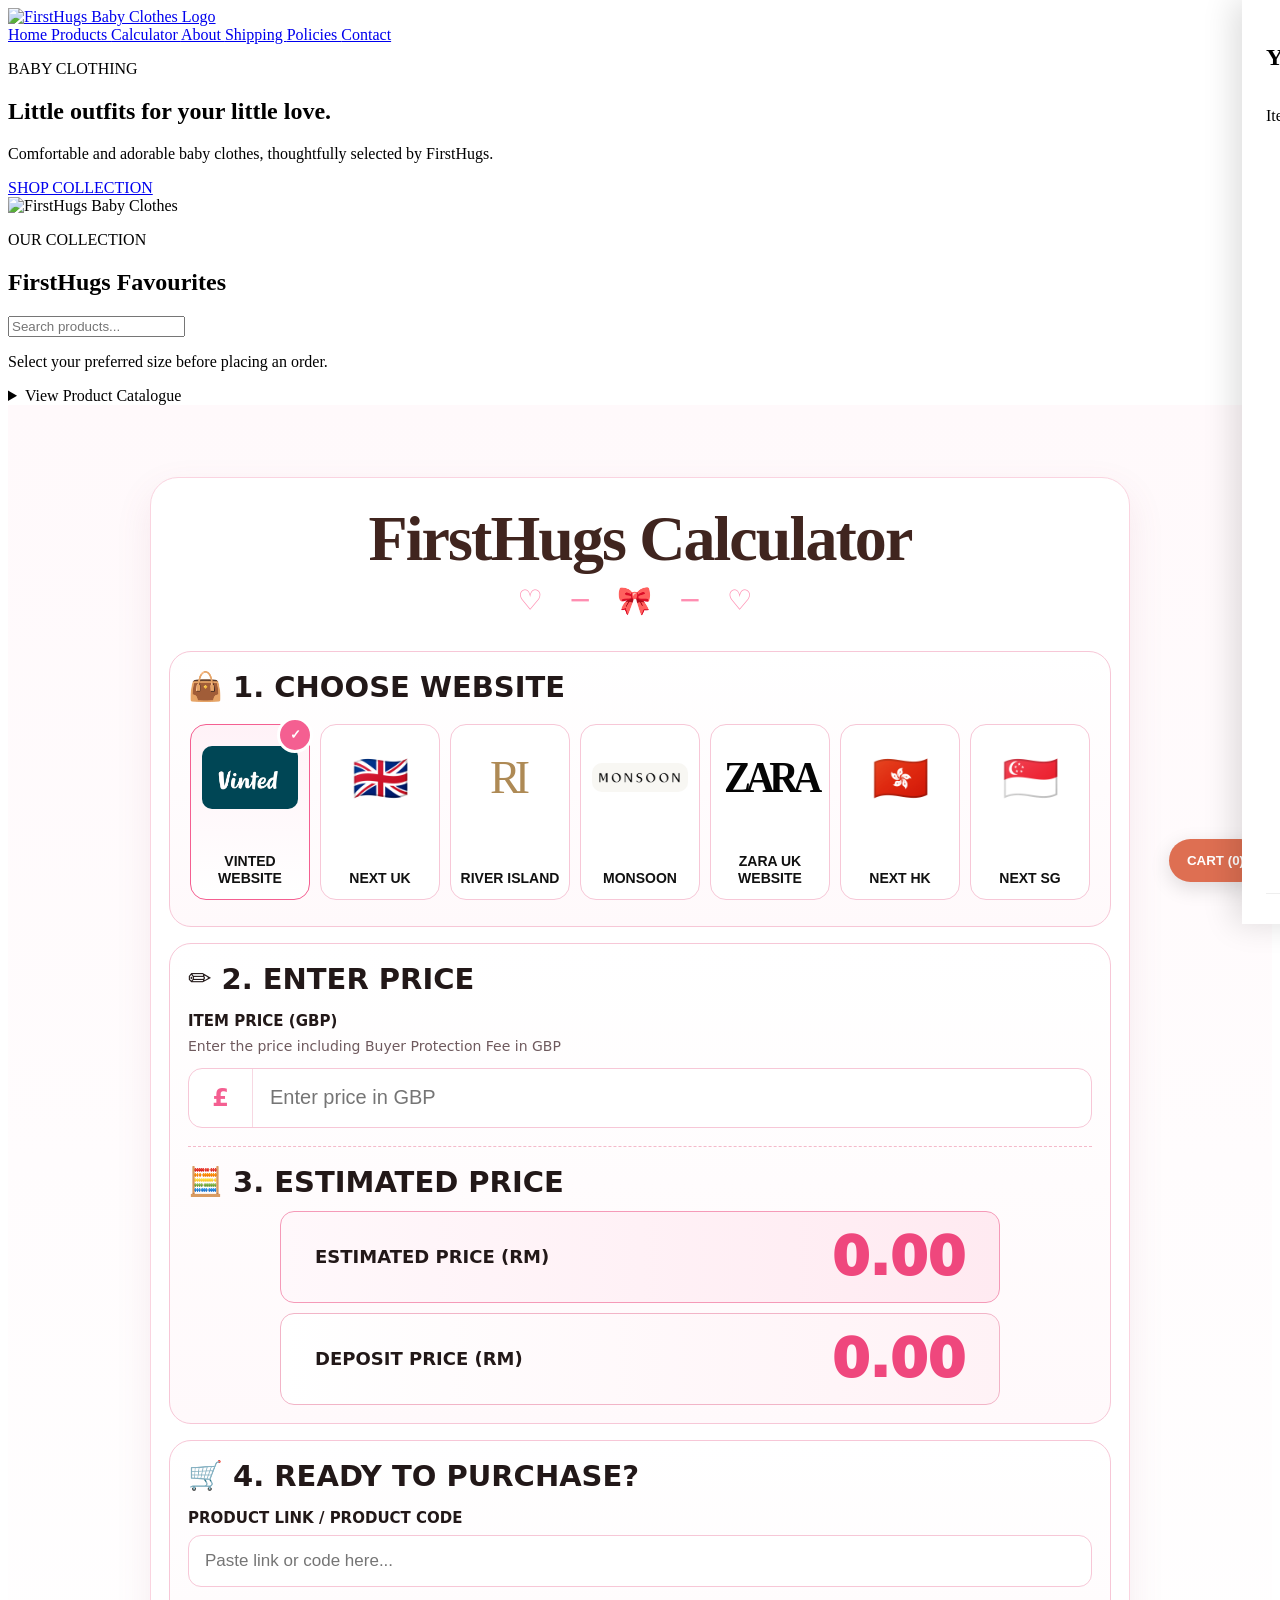
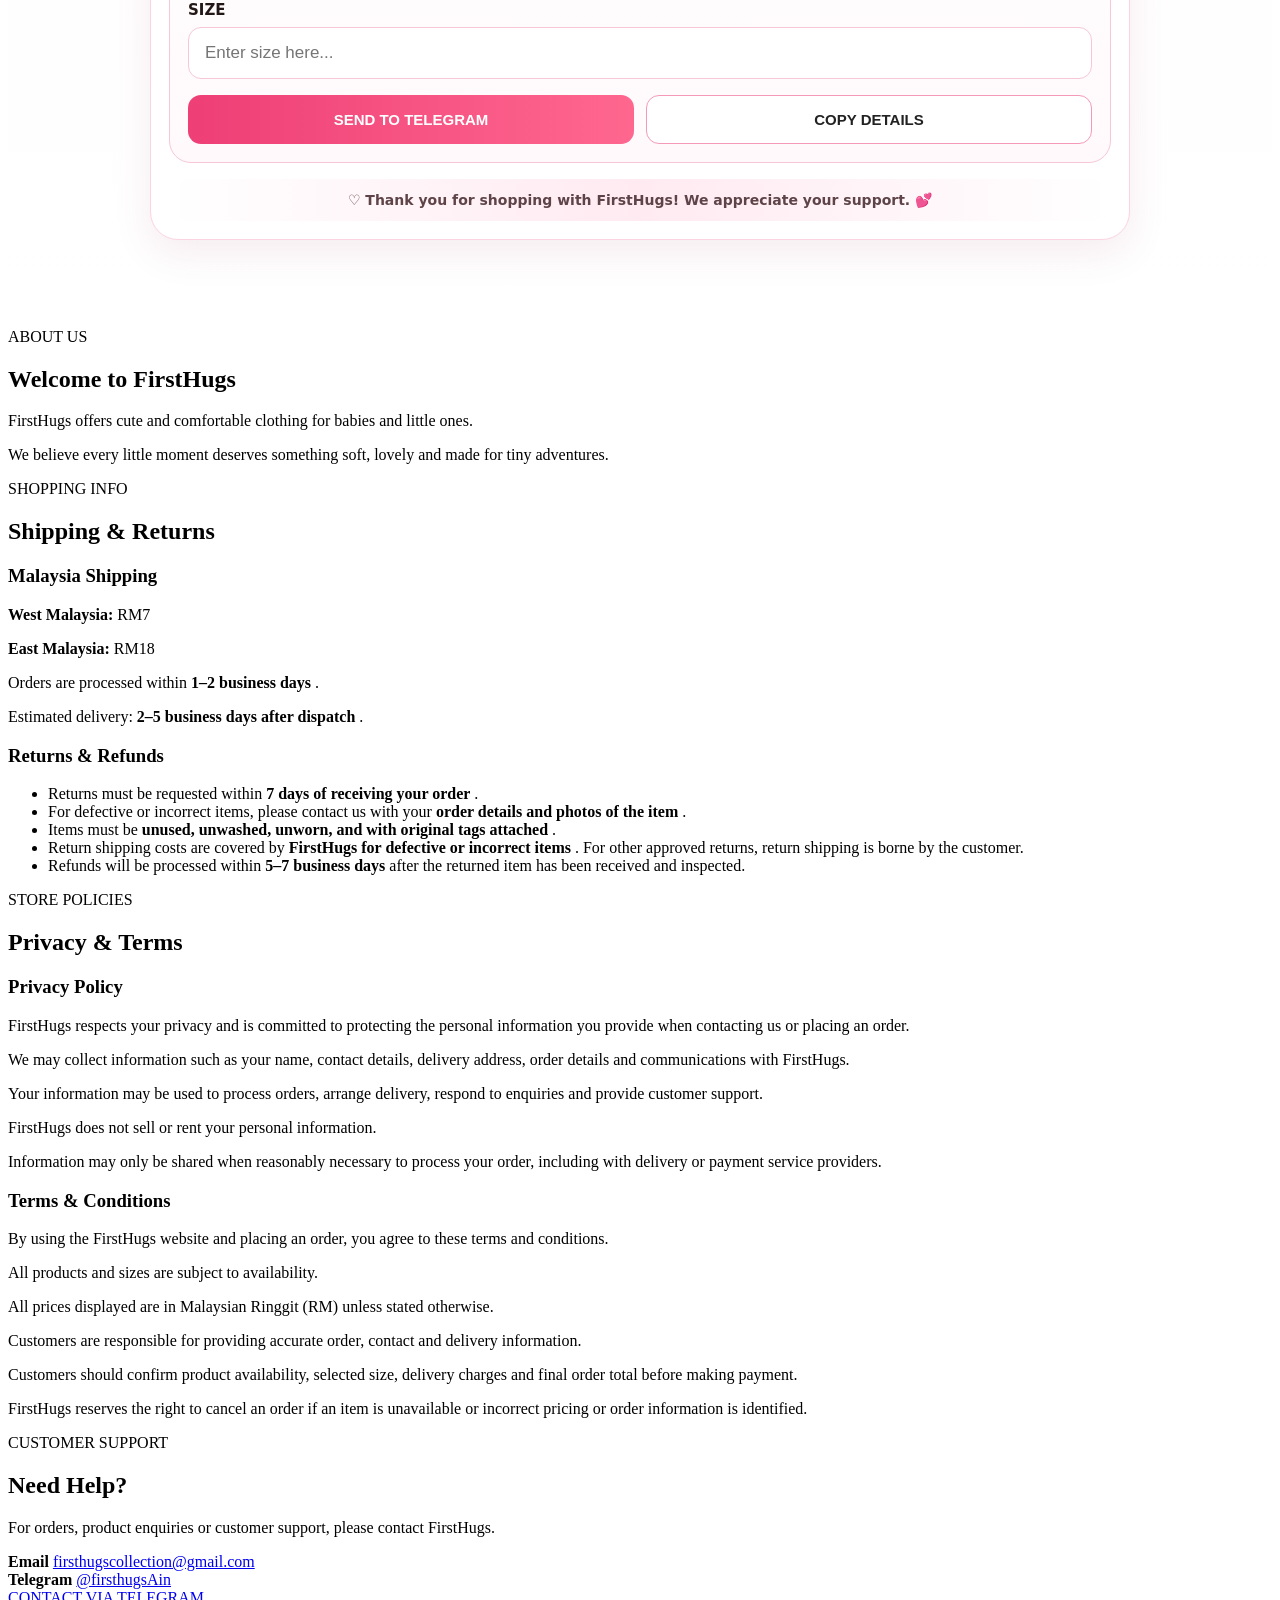
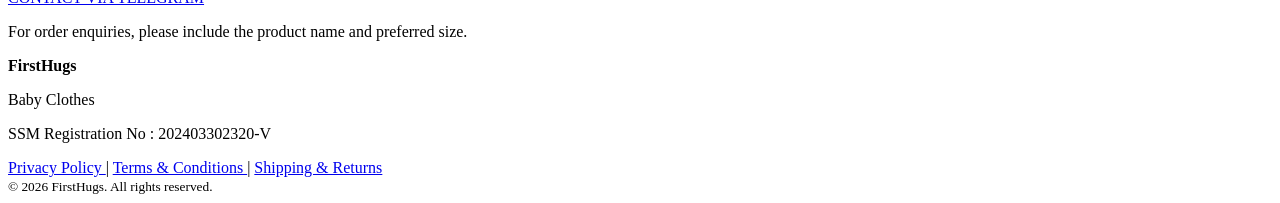
==== commit 2e62d0a9: "Update index.html" ====
--- a/test/index.html
+++ b/test/index.html
@@ -1584,7 +1584,7 @@
               class="price"
               id="price-${productIndex}"
             >
-              RM${product.price}
+              RM${product.priceDisplay ?? product.price}
             </p>
 
 
@@ -2074,12 +2074,231 @@
 }
 
 function checkoutCart() {
-  if (!cart.length) { alert("Your cart is empty."); return; }
-  const total = cart.reduce((sum, item) => sum + Number(item.price || 0), 0);
-  const lines = cart.map((item, i) => `${i + 1}. ${item.name}\nSize: ${item.size}\nPrice: RM${item.price}`).join("\n\n");
-  const message = `Hi FirstHugs! 🧸\n\nI would like to order:\n\n${lines}\n\nTotal: RM${total}\n\nThese items are currently reserved in my cart.`;
-  const telegramLink = "https://t.me/firsthugsAin?text=" + encodeURIComponent(message);
-  window.open(telegramLink, "_blank");
+  if (!cart.length) {
+    alert("Your cart is empty.");
+    return;
+  }
+
+  const modal = document.getElementById("fh-checkout-modal");
+  if (!modal) return;
+
+  document.getElementById("fh-cart-panel")?.classList.remove("open");
+  renderCheckoutSummary();
+  modal.classList.add("open");
+  modal.setAttribute("aria-hidden", "false");
+}
+
+function getCheckoutAmounts() {
+  const subtotal = cart.reduce(
+    (sum, item) => sum + Number(item.price || 0),
+    0
+  );
+
+  const region =
+    document.getElementById("fh-shipping-region")?.value || "";
+
+  const postage =
+    region === "peninsular" ? 7 :
+    region === "sabah-sarawak" ? 18 :
+    0;
+
+  return {
+    subtotal,
+    postage,
+    total: subtotal + postage
+  };
+}
+
+function renderCheckoutSummary() {
+  const itemsEl = document.getElementById("fh-checkout-items");
+  const subtotalEl = document.getElementById("fh-checkout-subtotal");
+  const postageEl = document.getElementById("fh-checkout-postage");
+  const totalEl = document.getElementById("fh-checkout-total");
+
+  if (itemsEl) {
+    itemsEl.innerHTML = cart.map(
+      (item, i) =>
+        `<div class="fh-checkout-line">
+          <strong>${i + 1}. ${item.name}</strong>
+          <span>Size: ${item.size}</span>
+          <span>RM${item.price}</span>
+        </div>`
+    ).join("");
+  }
+
+  const amounts = getCheckoutAmounts();
+  const region =
+    document.getElementById("fh-shipping-region")?.value || "";
+
+  if (subtotalEl) subtotalEl.textContent = `RM${amounts.subtotal}`;
+  if (postageEl) postageEl.textContent = region ? `RM${amounts.postage}` : "—";
+  if (totalEl) totalEl.textContent = region ? `RM${amounts.total}` : `RM${amounts.subtotal}`;
+}
+
+function closeCheckout() {
+  const modal = document.getElementById("fh-checkout-modal");
+  if (!modal) return;
+
+  modal.classList.remove("open");
+  modal.setAttribute("aria-hidden", "true");
+}
+
+async function uploadReceipt(file, orderId) {
+  if (!file) {
+    throw new Error("Please upload your payment receipt.");
+  }
+
+  if (file.size > 8 * 1024 * 1024) {
+    throw new Error("Receipt file must be 8 MB or smaller.");
+  }
+
+  const extension =
+    (file.name.split(".").pop() || "jpg")
+      .toLowerCase()
+      .replace(/[^a-z0-9]/g, "") || "jpg";
+
+  const objectPath =
+    `${orderId}-${crypto.randomUUID()}.${extension}`;
+
+  const response = await fetch(
+    `${SUPABASE_URL}/storage/v1/object/receipts/${encodeURIComponent(objectPath)}`,
+    {
+      method: "POST",
+      headers: {
+        "apikey": SUPABASE_KEY,
+        "Authorization": `Bearer ${SUPABASE_KEY}`,
+        "Content-Type": file.type || "application/octet-stream",
+        "x-upsert": "false"
+      },
+      body: file
+    }
+  );
+
+  if (!response.ok) {
+    const details = await response.text();
+    console.error("Receipt upload failed", response.status, details);
+    throw new Error(
+      "Unable to upload receipt. Please make sure the Supabase receipts bucket is set up."
+    );
+  }
+
+  return `${SUPABASE_URL}/storage/v1/object/public/receipts/${encodeURIComponent(objectPath)}`;
+}
+
+async function sendPaidOrderToTelegram(event) {
+  event.preventDefault();
+
+  if (!cart.length) {
+    alert("Your cart is empty.");
+    closeCheckout();
+    return;
+  }
+
+  const name =
+    document.getElementById("fh-customer-name").value.trim();
+
+  const phone =
+    document.getElementById("fh-customer-phone").value.trim();
+
+  const address =
+    document.getElementById("fh-customer-address").value.trim();
+
+  const region =
+    document.getElementById("fh-shipping-region").value;
+
+  const receiptInput =
+    document.getElementById("fh-payment-receipt");
+
+  const file =
+    receiptInput.files?.[0];
+
+  if (!name || !phone || !address || !region || !file) {
+    alert(
+      "Please complete your details, choose postage, and upload your payment receipt."
+    );
+    return;
+  }
+
+  const button =
+    document.getElementById("fh-send-order-btn");
+
+  const oldText =
+    button.textContent;
+
+  try {
+    button.disabled = true;
+    button.textContent = "UPLOADING RECEIPT...";
+
+    const orderId =
+      `FH-${Date.now().toString().slice(-8)}`;
+
+    const receiptUrl =
+      await uploadReceipt(file, orderId);
+
+    const amounts =
+      getCheckoutAmounts();
+
+    const regionText =
+      region === "peninsular"
+        ? "Peninsular Malaysia"
+        : "Sabah / Sarawak";
+
+    const itemLines =
+      cart.map(
+        (item, i) =>
+          `${i + 1}. ${item.name}
+` +
+          `Size: ${item.size}
+` +
+          `Price: RM${item.price}`
+      ).join("
+
+");
+
+    const message =
+      `FIRSTHUGS PAID ORDER
+
+` +
+      `Order ID: ${orderId}
+
+` +
+      `Customer Name: ${name}
+` +
+      `Phone: ${phone}
+` +
+      `Address: ${address}
+` +
+      `Shipping: ${regionText}
+
+` +
+      `${itemLines}
+
+` +
+      `Subtotal: RM${amounts.subtotal}
+` +
+      `Postage: RM${amounts.postage}
+` +
+      `TOTAL PAID: RM${amounts.total}
+
+` +
+      `Payment Receipt:
+${receiptUrl}`;
+
+    const telegramLink =
+      "https://t.me/firsthugsAin?text=" +
+      encodeURIComponent(message);
+
+    button.textContent = "OPENING TELEGRAM...";
+    window.open(telegramLink, "_blank");
+
+  } catch (error) {
+    console.error(error);
+    alert(error.message || "Unable to submit order. Please try again.");
+
+  } finally {
+    button.disabled = false;
+    button.textContent = oldText;
+  }
 }
 
 function renderCart() {
@@ -2142,6 +2361,279 @@
 <button id="fh-cart-button" type="button" onclick="document.getElementById('fh-cart-panel').classList.add('open')">CART (<span id="fh-cart-count">0</span>)</button>
 <aside id="fh-cart-panel"><button class="fh-cart-close" type="button" onclick="this.parentElement.classList.remove('open')">×</button><h2>Your Cart</h2><p>Items are reserved for 15 minutes.</p><div id="fh-cart-items"></div><div id="fh-cart-footer" class="fh-cart-footer"></div></aside>
 
+
+<!-- ==============================
+     FIRSTHUGS CHECKOUT + PAYMENT
+================================ -->
+<style>
+#fh-checkout-modal{
+  position:fixed;
+  inset:0;
+  z-index:10080;
+  display:none;
+  align-items:flex-start;
+  justify-content:center;
+  overflow:auto;
+  padding:18px;
+  background:rgba(25,17,19,.72);
+}
+#fh-checkout-modal.open{display:flex}
+#fh-checkout-card{
+  width:min(680px,100%);
+  margin:auto;
+  background:#fff;
+  border-radius:22px;
+  padding:22px;
+  box-shadow:0 24px 70px rgba(0,0,0,.28);
+  color:#3d2b31;
+  position:relative;
+}
+#fh-checkout-close{
+  position:absolute;
+  top:14px;
+  right:16px;
+  border:0;
+  background:transparent;
+  font-size:30px;
+  cursor:pointer;
+}
+#fh-checkout-card h2{margin:0 44px 6px 0}
+.fh-checkout-note{margin:0 0 18px;color:#725f64}
+#fh-checkout-items{
+  border:1px solid #f0d8dd;
+  border-radius:14px;
+  padding:4px 14px;
+  margin-bottom:16px;
+}
+.fh-checkout-line{
+  display:grid;
+  gap:3px;
+  padding:12px 0;
+  border-bottom:1px solid #f2e5e8;
+}
+.fh-checkout-line:last-child{border-bottom:0}
+.fh-checkout-totals{
+  display:grid;
+  gap:7px;
+  margin:14px 0 18px;
+  padding:14px;
+  border-radius:14px;
+  background:#fff7f9;
+}
+.fh-checkout-total-row{
+  display:flex;
+  justify-content:space-between;
+  gap:16px;
+}
+.fh-checkout-grand{
+  font-size:20px;
+  font-weight:900;
+  padding-top:8px;
+  border-top:1px solid #ebcfd6;
+}
+.fh-checkout-field{
+  display:grid;
+  gap:7px;
+  margin:13px 0;
+}
+.fh-checkout-field label{font-weight:800}
+.fh-checkout-field input,
+.fh-checkout-field select,
+.fh-checkout-field textarea{
+  width:100%;
+  padding:12px 13px;
+  border:1px solid #e8cbd2;
+  border-radius:11px;
+  background:#fff;
+  color:#2d2124;
+  font:inherit;
+}
+.fh-checkout-field textarea{
+  min-height:92px;
+  resize:vertical;
+}
+#fh-payment-box{
+  margin-top:20px;
+  padding:16px;
+  border-radius:16px;
+  border:1px solid #f1ccd7;
+  background:#fff9fb;
+  text-align:center;
+}
+#fh-payment-box h3{margin:0 0 8px}
+#fh-payment-qr{
+  display:block;
+  width:min(430px,100%);
+  height:auto;
+  margin:12px auto;
+  border-radius:14px;
+}
+#fh-send-order-btn{
+  width:100%;
+  margin-top:16px;
+  padding:15px 18px;
+  border:0;
+  border-radius:999px;
+  background:#de6f52;
+  color:#fff;
+  font-size:16px;
+  font-weight:900;
+  cursor:pointer;
+}
+#fh-send-order-btn:disabled{
+  opacity:.6;
+  cursor:wait;
+}
+.fh-payment-small{
+  font-size:13px;
+  color:#765f65;
+  line-height:1.5;
+}
+@media(max-width:600px){
+  #fh-checkout-modal{padding:8px}
+  #fh-checkout-card{
+    border-radius:17px;
+    padding:18px 14px;
+  }
+}
+</style>
+
+<div
+  id="fh-checkout-modal"
+  aria-hidden="true"
+  role="dialog"
+  aria-modal="true"
+  aria-label="Checkout and payment"
+>
+  <form
+    id="fh-checkout-card"
+    onsubmit="sendPaidOrderToTelegram(event)"
+  >
+    <button
+      id="fh-checkout-close"
+      type="button"
+      aria-label="Close checkout"
+      onclick="closeCheckout()"
+    >×</button>
+
+    <h2>Checkout</h2>
+
+    <p class="fh-checkout-note">
+      Complete your delivery details, choose postage,
+      pay using the QR below, then upload your receipt.
+    </p>
+
+    <div id="fh-checkout-items"></div>
+
+    <div class="fh-checkout-field">
+      <label for="fh-customer-name">Full Name</label>
+      <input
+        id="fh-customer-name"
+        type="text"
+        autocomplete="name"
+        required
+      >
+    </div>
+
+    <div class="fh-checkout-field">
+      <label for="fh-customer-phone">Phone Number</label>
+      <input
+        id="fh-customer-phone"
+        type="tel"
+        autocomplete="tel"
+        required
+      >
+    </div>
+
+    <div class="fh-checkout-field">
+      <label for="fh-customer-address">Delivery Address</label>
+      <textarea
+        id="fh-customer-address"
+        autocomplete="street-address"
+        required
+      ></textarea>
+    </div>
+
+    <div class="fh-checkout-field">
+      <label for="fh-shipping-region">Postage</label>
+
+      <select
+        id="fh-shipping-region"
+        required
+        onchange="renderCheckoutSummary()"
+      >
+        <option value="">Select shipping region</option>
+        <option value="peninsular">
+          Peninsular Malaysia — RM7
+        </option>
+        <option value="sabah-sarawak">
+          Sabah / Sarawak — RM18
+        </option>
+      </select>
+    </div>
+
+    <div class="fh-checkout-totals">
+      <div class="fh-checkout-total-row">
+        <span>Subtotal</span>
+        <strong id="fh-checkout-subtotal">RM0</strong>
+      </div>
+
+      <div class="fh-checkout-total-row">
+        <span>Postage</span>
+        <strong id="fh-checkout-postage">—</strong>
+      </div>
+
+      <div class="fh-checkout-total-row fh-checkout-grand">
+        <span>Total Payment</span>
+        <span id="fh-checkout-total">RM0</span>
+      </div>
+    </div>
+
+    <div id="fh-payment-box">
+      <h3>Pay via DuitNow QR</h3>
+
+      <p>
+        Scan the QR and pay the exact Total Payment shown above.
+      </p>
+
+      <img
+        id="fh-payment-qr"
+        src="firsthugs-payment-qr.jpg"
+        alt="FirstHugs DuitNow QR payment"
+      >
+
+      <div
+        class="fh-checkout-field"
+        style="text-align:left"
+      >
+        <label for="fh-payment-receipt">
+          Upload Payment Receipt
+        </label>
+
+        <input
+          id="fh-payment-receipt"
+          type="file"
+          accept="image/*,application/pdf"
+          required
+        >
+      </div>
+
+      <p class="fh-payment-small">
+        After uploading your receipt, tap the button below.
+        Telegram will open with your order details and receipt link
+        ready to send to @firsthugsAin.
+      </p>
+    </div>
+
+    <button
+      id="fh-send-order-btn"
+      type="submit"
+    >
+      SEND PAID ORDER TO TELEGRAM
+    </button>
+  </form>
+</div>
+
 </body>
 
 </html>
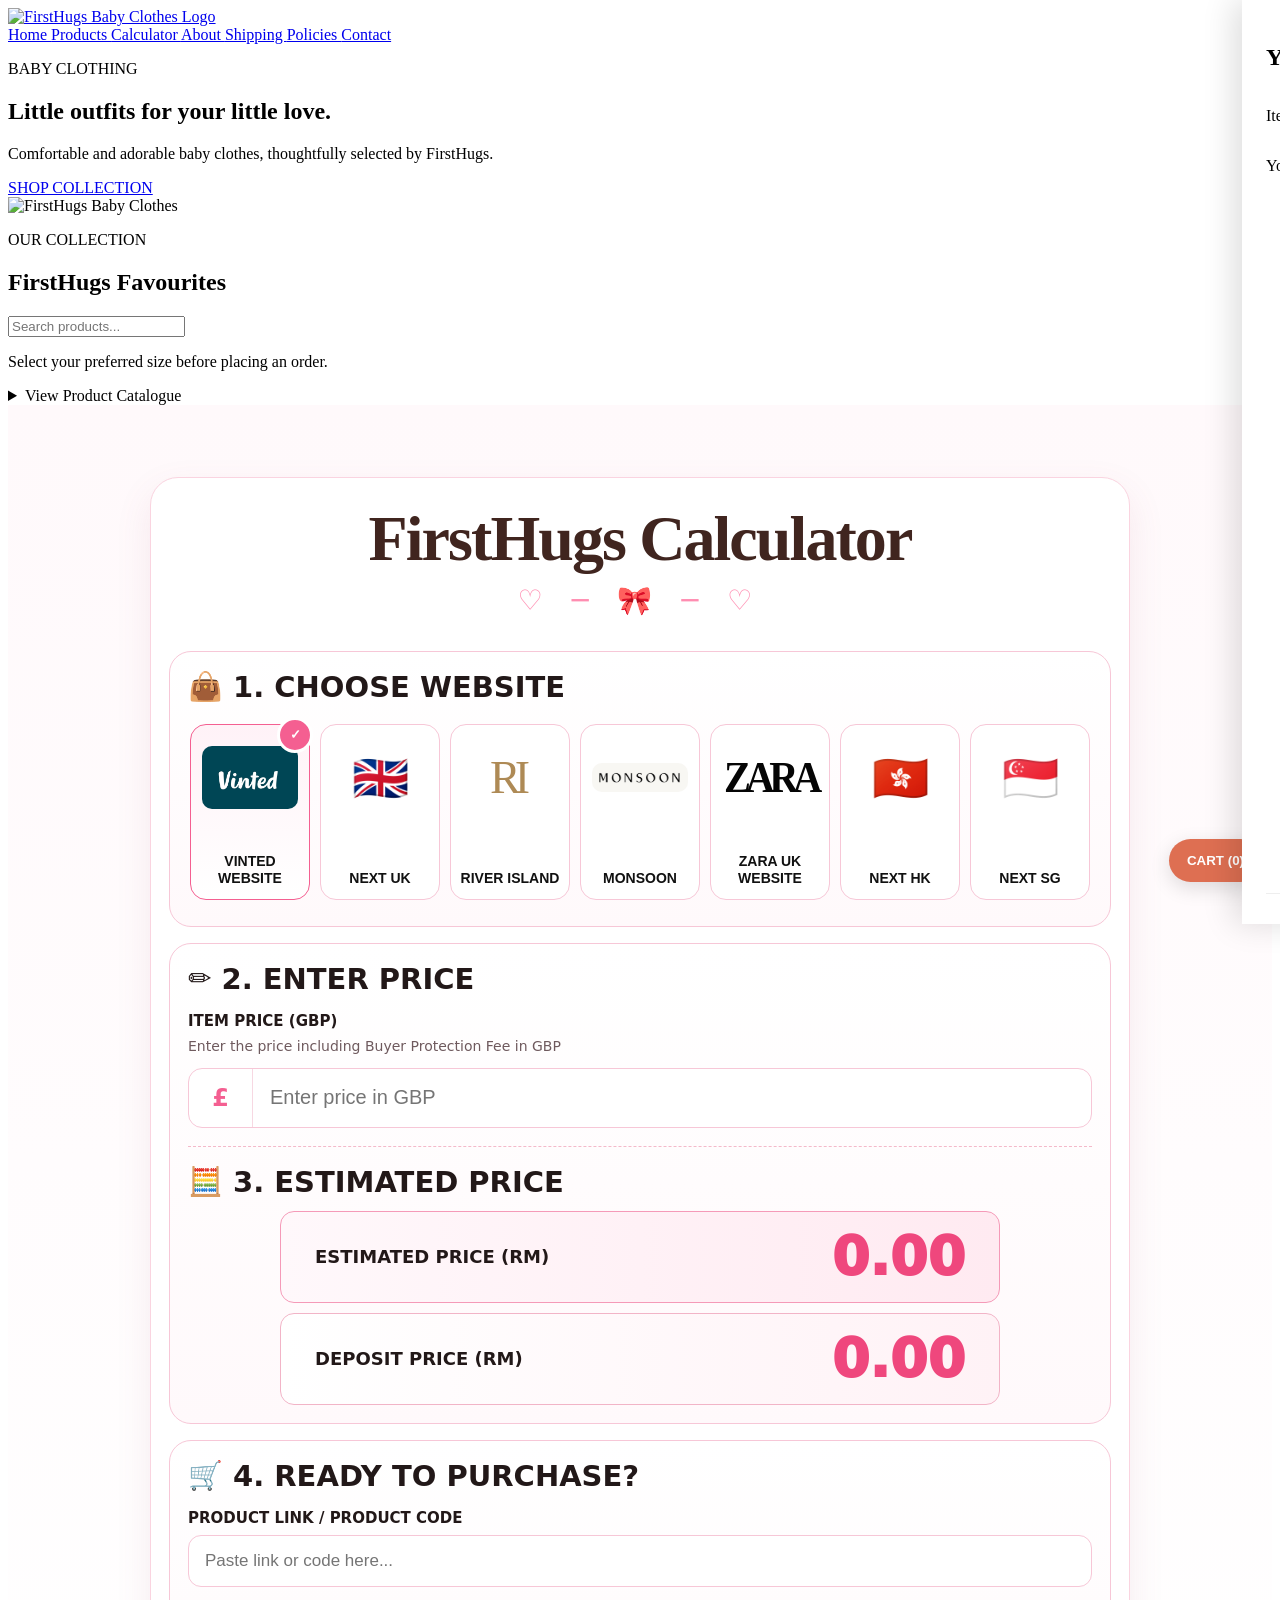
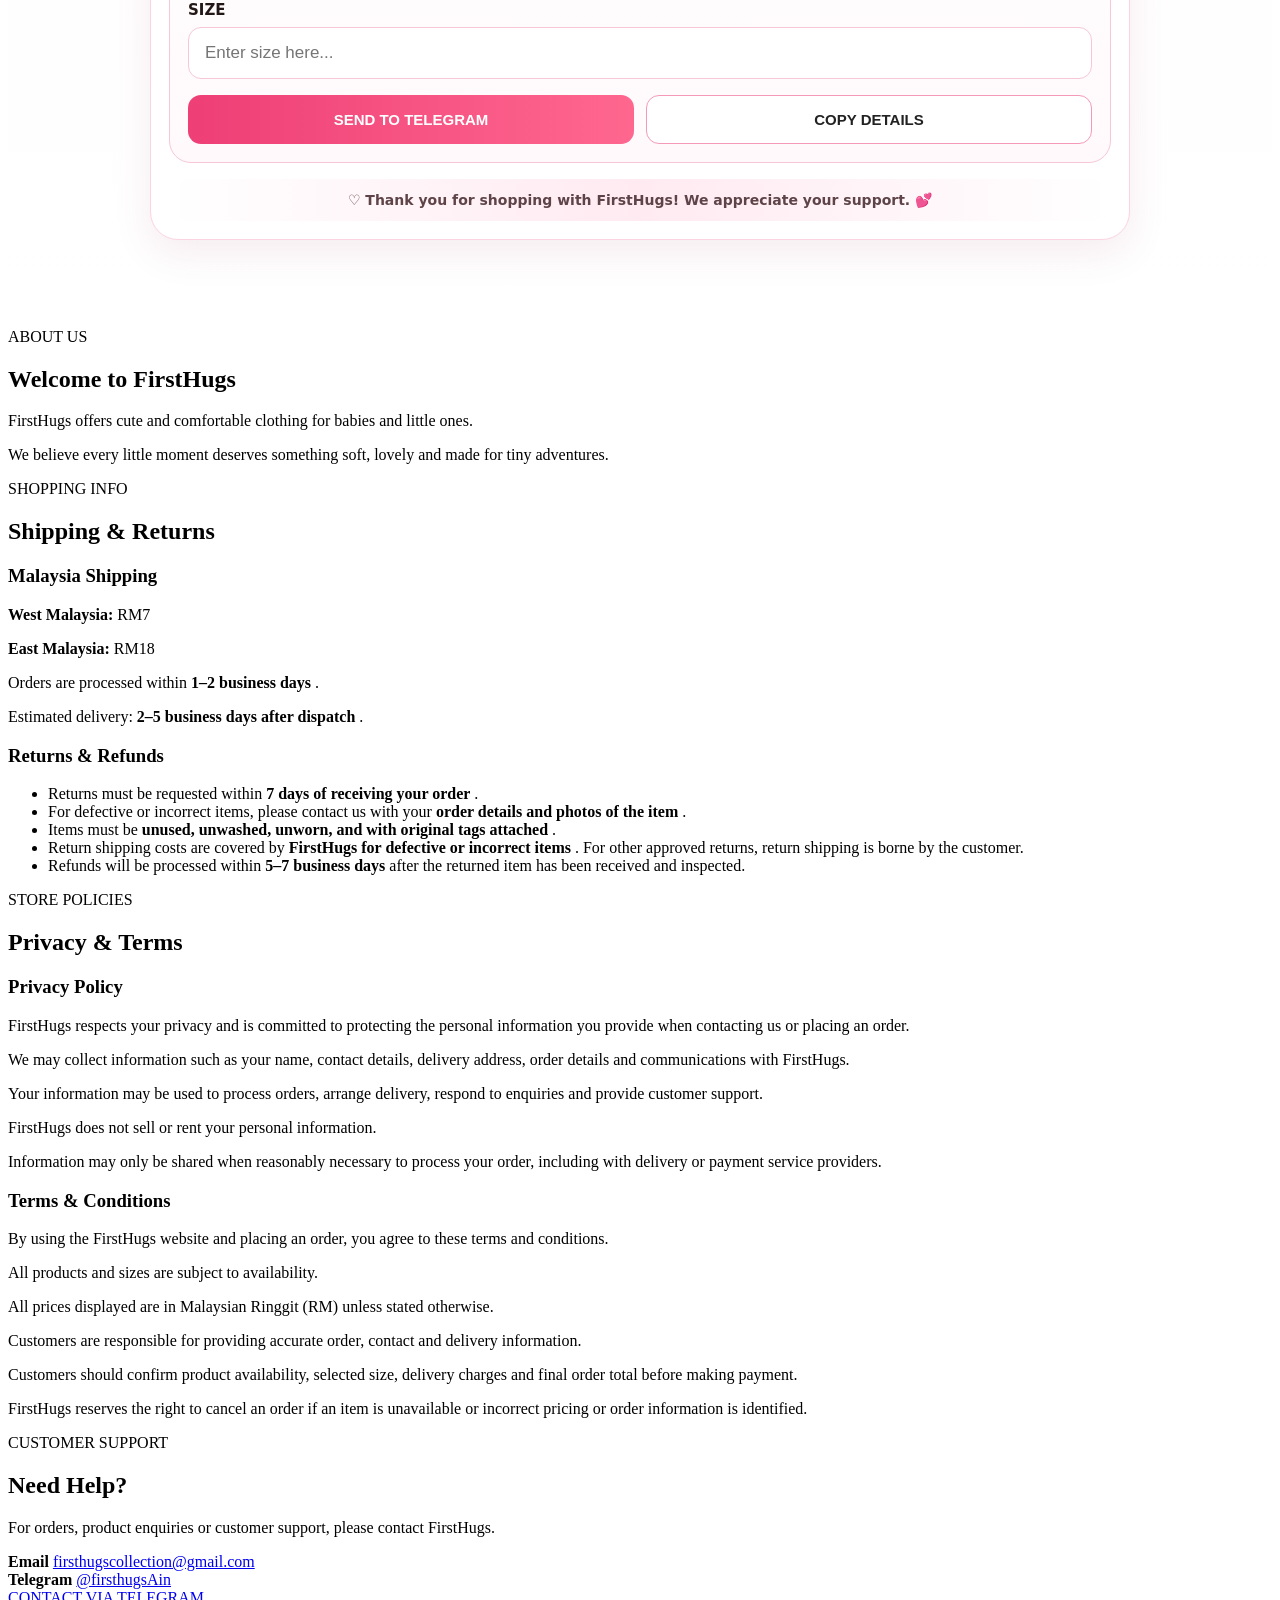
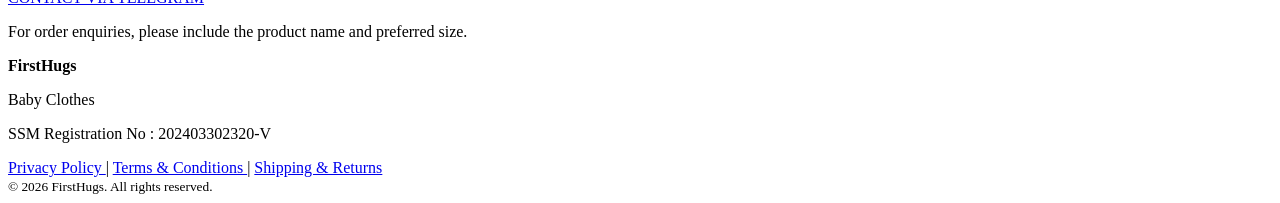
==== commit 6d23bbd0: "Update index.html" ====
--- a/test/index.html
+++ b/test/index.html
@@ -2243,46 +2243,25 @@
         ? "Peninsular Malaysia"
         : "Sabah / Sarawak";
 
-    const itemLines =
-      cart.map(
-        (item, i) =>
-          `${i + 1}. ${item.name}
-` +
-          `Size: ${item.size}
-` +
-          `Price: RM${item.price}`
-      ).join("
-
-");
+    const itemLines = cart.map(
+      (item, i) =>
+        `${i + 1}. ${item.name}\n` +
+        `Size: ${item.size}\n` +
+        `Price: RM${item.price}`
+    ).join("\n\n");
 
     const message =
-      `FIRSTHUGS PAID ORDER
-
-` +
-      `Order ID: ${orderId}
-
-` +
-      `Customer Name: ${name}
-` +
-      `Phone: ${phone}
-` +
-      `Address: ${address}
-` +
-      `Shipping: ${regionText}
-
-` +
-      `${itemLines}
-
-` +
-      `Subtotal: RM${amounts.subtotal}
-` +
-      `Postage: RM${amounts.postage}
-` +
-      `TOTAL PAID: RM${amounts.total}
-
-` +
-      `Payment Receipt:
-${receiptUrl}`;
+      `FIRSTHUGS PAID ORDER\n\n` +
+      `Order ID: ${orderId}\n\n` +
+      `Customer Name: ${name}\n` +
+      `Phone: ${phone}\n` +
+      `Address: ${address}\n` +
+      `Shipping: ${regionText}\n\n` +
+      `${itemLines}\n\n` +
+      `Subtotal: RM${amounts.subtotal}\n` +
+      `Postage: RM${amounts.postage}\n` +
+      `TOTAL PAID: RM${amounts.total}\n\n` +
+      `Payment Receipt:\n${receiptUrl}`;
 
     const telegramLink =
       "https://t.me/firsthugsAin?text=" +
